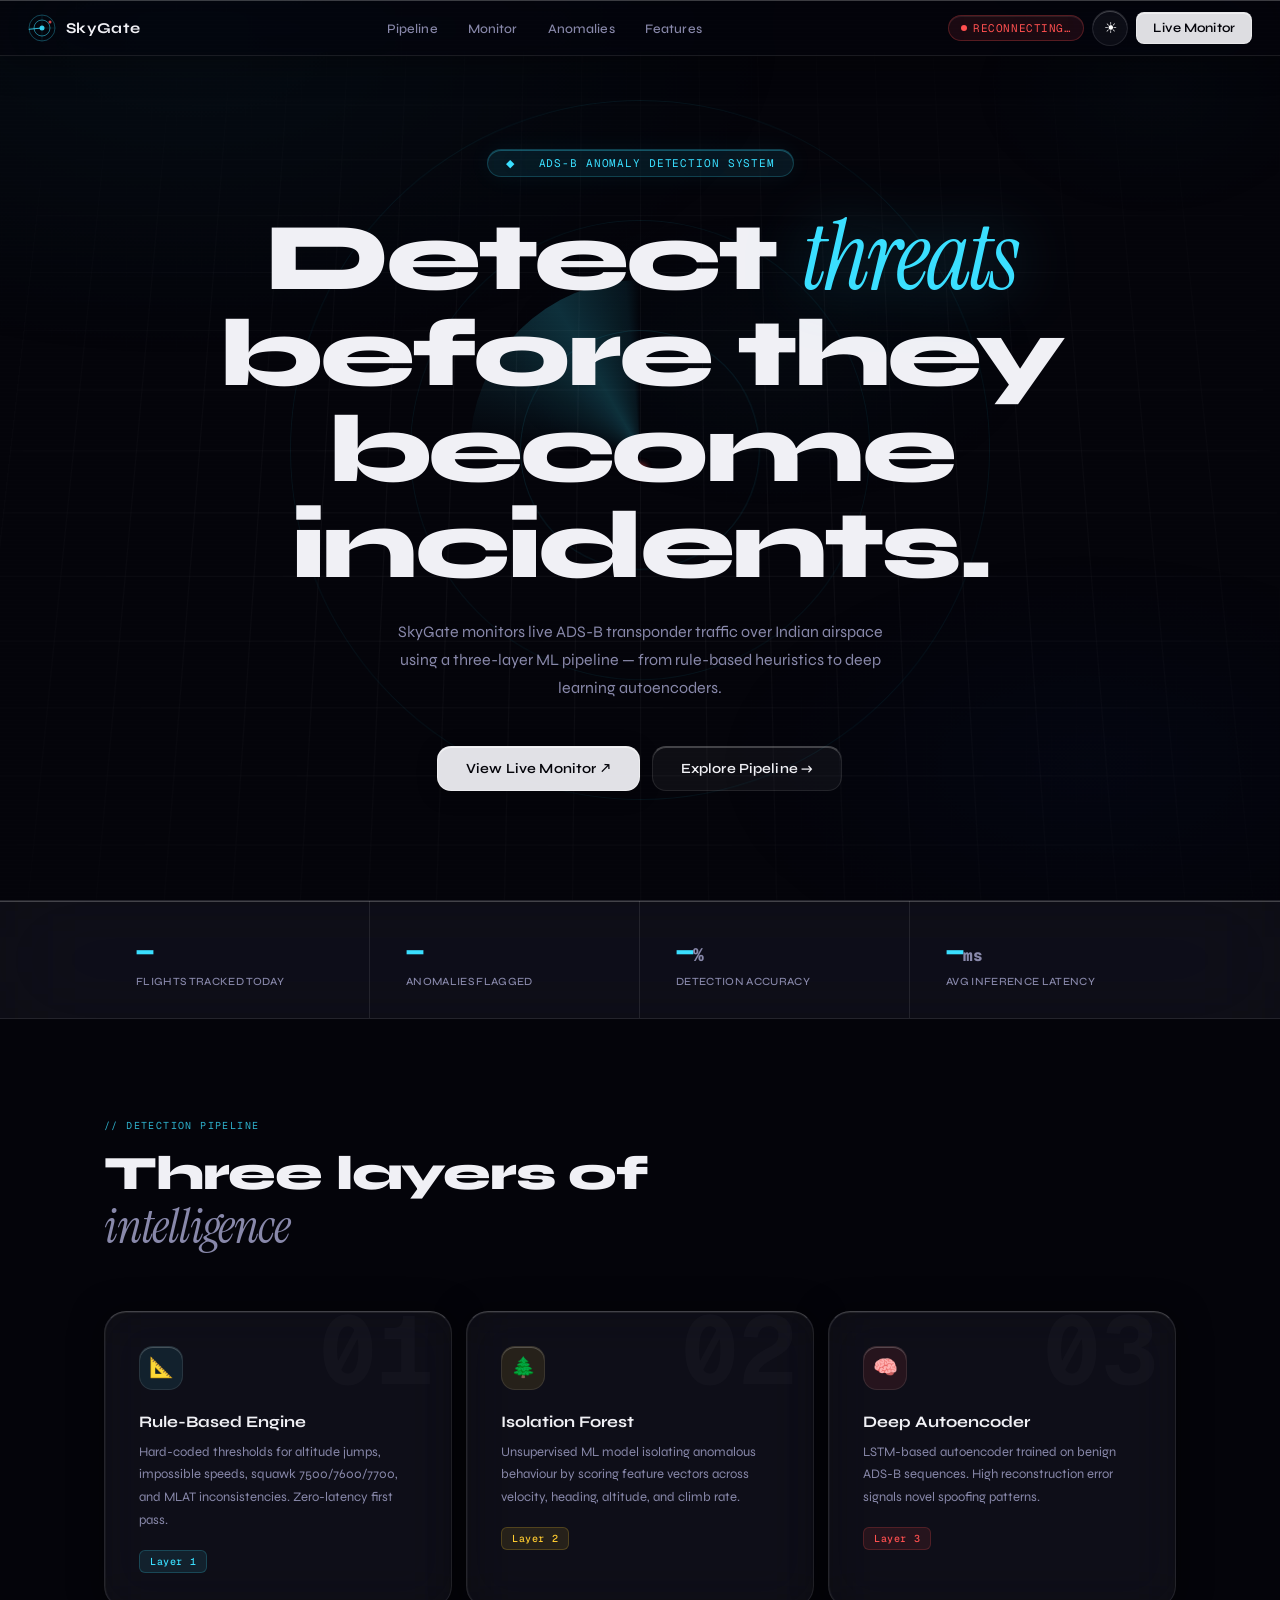
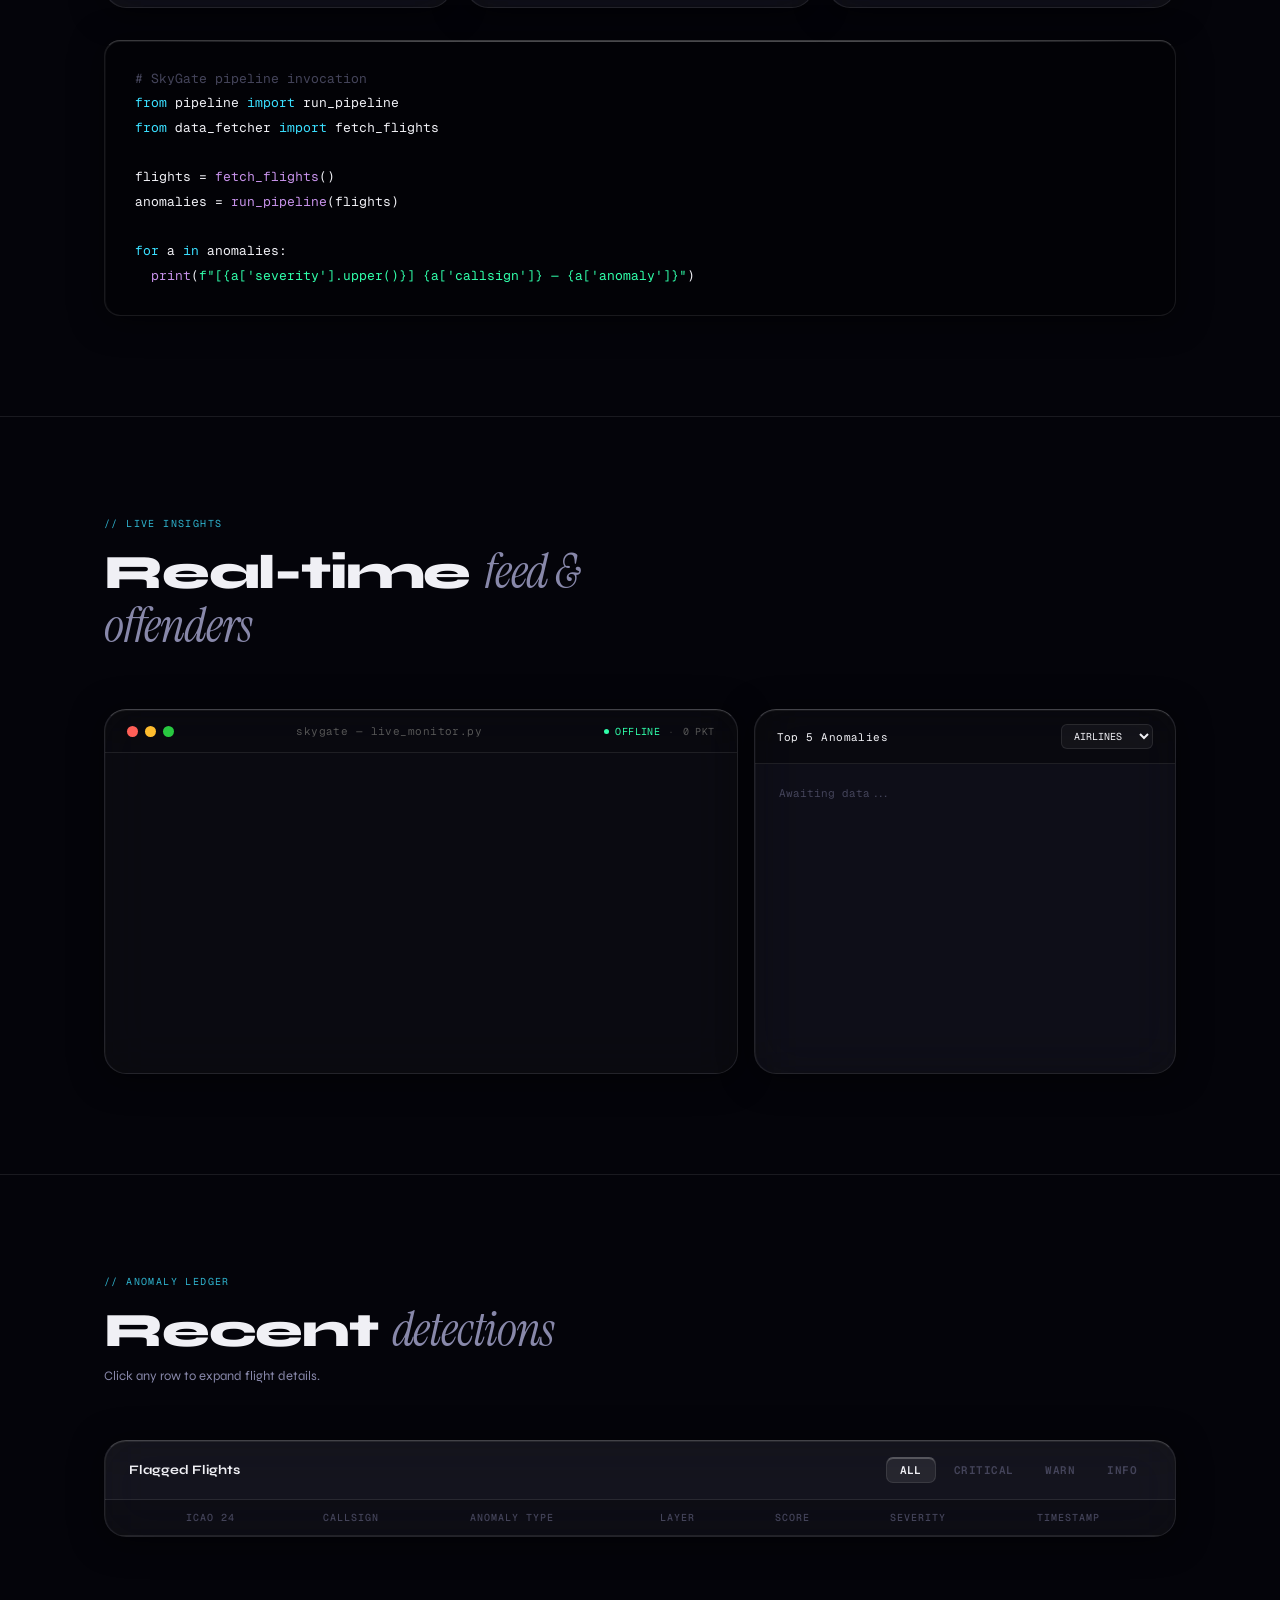
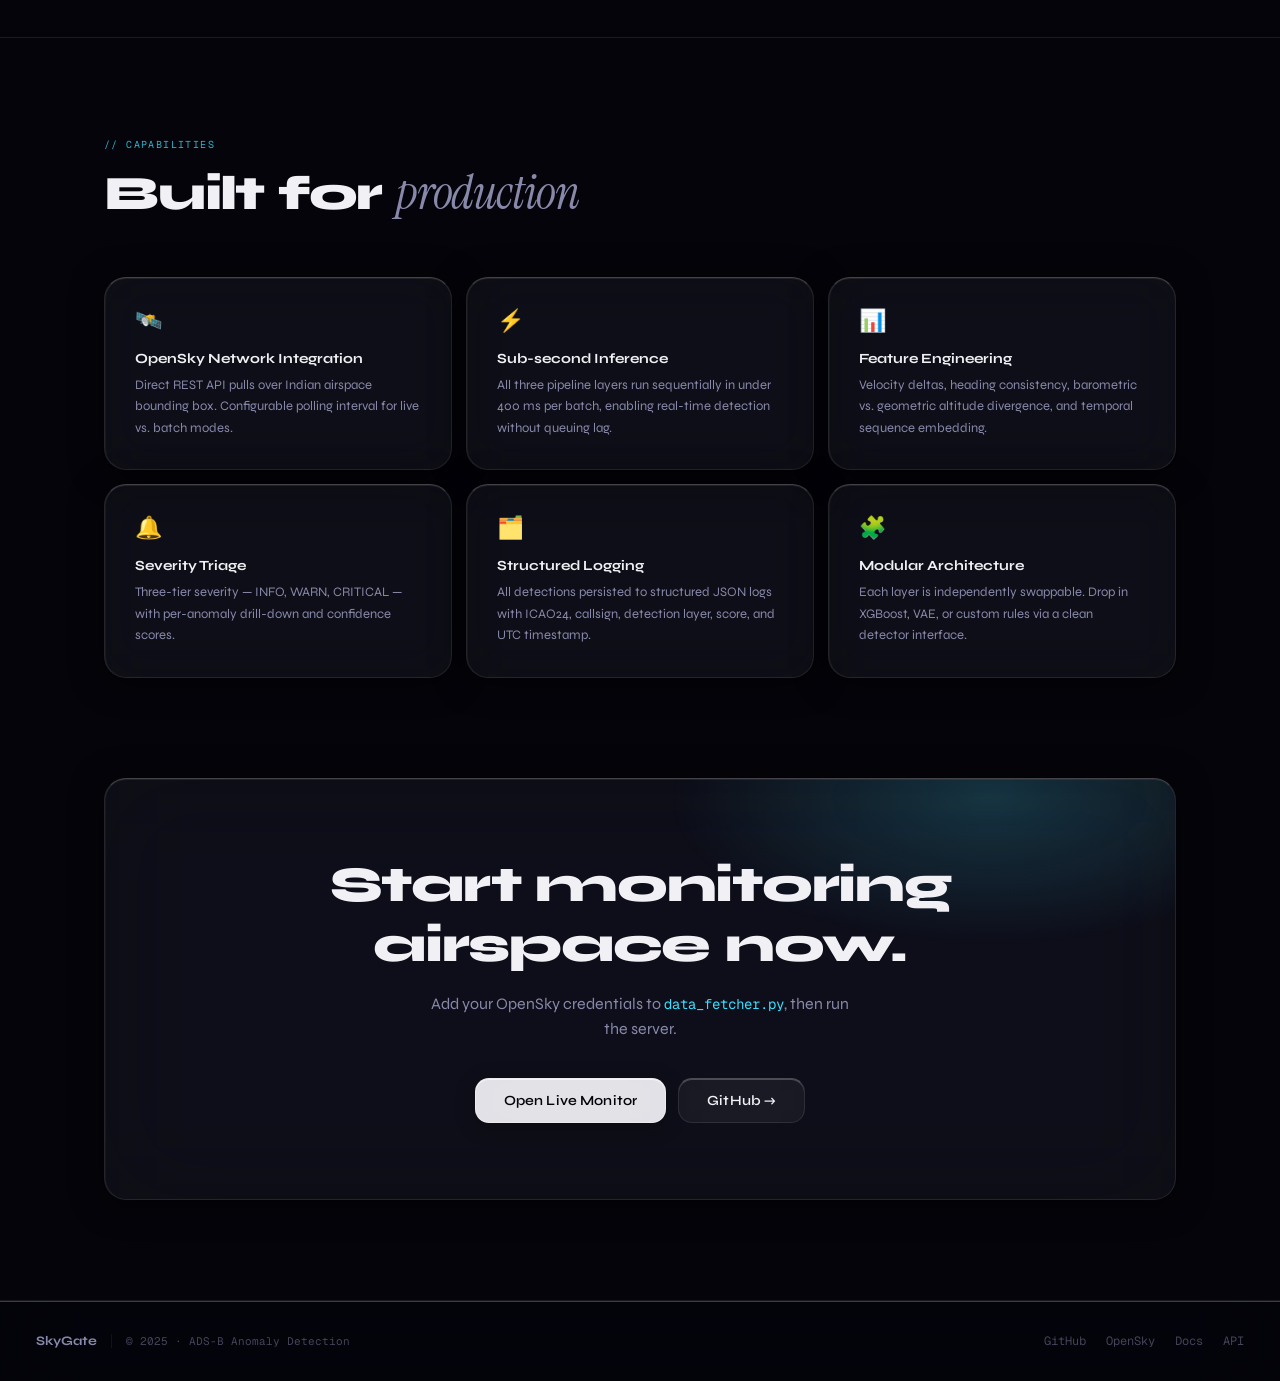
==== src/frontend/index.html @ 66c3752b "Remove venv and add .gitignore" ====
<!DOCTYPE html>
<html lang="en" data-theme="dark">

<head>
  <meta charset="UTF-8" />
  <meta name="viewport" content="width=device-width, initial-scale=1.0" />
  <title>SkyGate — ADS-B Anomaly Detection</title>
  <link rel="icon" type="image/svg+xml"
    href="data:image/svg+xml,%3Csvg viewBox='0 0 32 32' fill='none' xmlns='http://www.w3.org/2000/svg'%3E%3Crect width='32' height='32' rx='8' fill='%230a0a0a'/%3E%3Ccircle cx='16' cy='16' r='12' stroke='%2300d4ff' stroke-opacity='0.3' stroke-width='1'/%3E%3Ccircle cx='16' cy='16' r='7' stroke='%2300d4ff' stroke-opacity='0.55' stroke-width='1'/%3E%3Ccircle cx='16' cy='16' r='2.5' fill='%2300d4ff'/%3E%3Cline x1='16' y1='4' x2='16' y2='28' stroke='%2300d4ff' stroke-opacity='0.2' stroke-width='0.6'/%3E%3Cline x1='4' y1='16' x2='28' y2='16' stroke='%2300d4ff' stroke-opacity='0.2' stroke-width='0.6'/%3E%3Cline x1='16' y1='16' x2='25' y2='9' stroke='%2300d4ff' stroke-width='1.4' stroke-linecap='round'/%3E%3Ccircle cx='23' cy='10' r='1.8' fill='%23ff4444'/%3E%3C/svg%3E" />
  <link rel="preconnect" href="https://fonts.googleapis.com" />
  <link rel="preconnect" href="https://fonts.gstatic.com" crossorigin />
  <link
    href="https://fonts.googleapis.com/css2?family=Geist+Mono:wght@300;400;500;600&family=Instrument+Serif:ital@0;1&family=Syne:wght@400;600;700;800&display=swap"
    rel="stylesheet" />

  <style>
    /* ═══════════════════════════════════════════════════════════════
   DESIGN TOKEN SYSTEM — Apple Liquid Glass
═══════════════════════════════════════════════════════════════ */
    :root {
      /* Base */
      --bg: #04040A;
      --bg-1: #0A0A14;
      --bg-2: #111120;
      --bg-3: #18182A;

      /* Borders */
      --border: rgba(255, 255, 255, 0.06);
      --border-hover: rgba(255, 255, 255, 0.14);
      --border-strong: rgba(255, 255, 255, 0.22);

      /* Text */
      --text: #F0F0F5;
      --text-muted: #8888AA;
      --text-dim: #44445A;

      /* Accent */
      --accent: #3ADFFF;
      --accent-dim: rgba(58, 223, 255, 0.09);
      --accent-glow: rgba(58, 223, 255, 0.18);

      /* Severity */
      --red: #FF5050;
      --red-dim: rgba(255, 80, 80, 0.10);
      --yellow: #FFCB30;
      --yellow-dim: rgba(255, 203, 48, 0.10);
      --green: #30FFAA;
      --green-dim: rgba(48, 255, 170, 0.09);

      /* Radii */
      --r: 8px;
      --r-lg: 16px;
      --r-xl: 22px;

      /* ── LIQUID GLASS system ── */
      --glass-bg: rgba(255, 255, 255, 0.045);
      --glass-bg-strong: rgba(255, 255, 255, 0.08);
      --glass-border: rgba(255, 255, 255, 0.09);
      --glass-border-top: rgba(255, 255, 255, 0.22);
      /* specular rim */
      --glass-border-left: rgba(255, 255, 255, 0.10);
      --glass-blur: blur(48px) saturate(200%);
      --glass-blur-sm: blur(24px) saturate(180%);
      --glass-shadow: 0 4px 32px rgba(0, 0, 0, 0.55),
        0 1px 0 rgba(255, 255, 255, 0.08) inset,
        1px 0 0 rgba(255, 255, 255, 0.04) inset;
      --glass-shadow-hover: 0 8px 56px rgba(0, 0, 0, 0.7),
        0 1px 0 rgba(255, 255, 255, 0.14) inset,
        1px 0 0 rgba(255, 255, 255, 0.06) inset;
      --glass-glow: 0 0 0 1px rgba(58, 223, 255, 0.18);

      /* Nav */
      --nav-bg: rgba(4, 4, 10, 0.6);

      /* Terminal */
      --terminal-bg: rgba(0, 0, 0, 0.30);

      /* Noise */
      --noise-opacity: 0.022;

      /* Scan */
      --scan-line: rgba(255, 255, 255, 0.006);

      /* Aurora */
      --aurora-1: rgba(58, 223, 255, 0.04);
      --aurora-2: rgba(30, 100, 255, 0.03);
      --aurora-3: rgba(58, 223, 255, 0.025);

      /* Spring easing */
      --spring: cubic-bezier(0.34, 1.56, 0.64, 1);
      --ease-out: cubic-bezier(0.16, 1, 0.3, 1);
      --ease-in: cubic-bezier(0.4, 0, 1, 1);

      /* Status pill */
      --pill-ok-bg: rgba(48, 255, 170, 0.07);
      --pill-ok-border: rgba(48, 255, 170, 0.22);
      --pill-ok-dot: #30FFAA;
    }

    [data-theme="light"] {
      --bg: #F2EEE8;
      --bg-1: #EAE3DA;
      --bg-2: #E0D8CC;
      --bg-3: #D4CABC;
      --border: rgba(70, 50, 20, 0.10);
      --border-hover: rgba(70, 50, 20, 0.20);
      --border-strong: rgba(70, 50, 20, 0.30);
      --text: #18140E;
      --text-muted: #6A5C4A;
      --text-dim: #A08870;
      --accent: #007AA8;
      --accent-dim: rgba(0, 122, 168, 0.09);
      --accent-glow: rgba(0, 122, 168, 0.14);
      --red: #B83030;
      --red-dim: rgba(184, 48, 48, 0.10);
      --yellow: #8A6208;
      --yellow-dim: rgba(138, 98, 8, 0.10);
      --green: #147850;
      --green-dim: rgba(20, 120, 80, 0.09);
      --glass-bg: rgba(255, 252, 246, 0.55);
      --glass-bg-strong: rgba(255, 252, 246, 0.75);
      --glass-border: rgba(70, 50, 20, 0.09);
      --glass-border-top: rgba(255, 255, 255, 0.90);
      --glass-border-left: rgba(255, 255, 255, 0.50);
      --glass-blur: blur(48px) saturate(200%);
      --glass-shadow: 0 4px 32px rgba(70, 50, 20, 0.12), 0 1px 0 rgba(255, 255, 255, 0.88) inset, 1px 0 0 rgba(255, 255, 255, 0.50) inset;
      --glass-shadow-hover: 0 8px 56px rgba(70, 50, 20, 0.18), 0 1px 0 rgba(255, 255, 255, 0.95) inset;
      --nav-bg: rgba(242, 238, 232, 0.80);
      --terminal-bg: rgba(10, 8, 4, 0.96);
      --noise-opacity: 0.025;
      --scan-line: rgba(0, 0, 0, 0.012);
      --aurora-1: rgba(160, 120, 50, 0.06);
      --aurora-2: rgba(120, 90, 30, 0.04);
      --aurora-3: rgba(180, 140, 60, 0.03);
      --pill-ok-bg: rgba(20, 120, 80, 0.09);
      --pill-ok-border: rgba(20, 120, 80, 0.28);
      --pill-ok-dot: #147850;
    }

    /* ── Theme transition class ──────────────────────────────────── */
    .theme-transitioning *,
    .theme-transitioning *::before,
    .theme-transitioning *::after {
      transition: background-color 0.5s var(--ease-out), color 0.4s var(--ease-out),
        border-color 0.4s var(--ease-out), box-shadow 0.4s var(--ease-out) !important;
    }

    /* ── Theme ripple ────────────────────────────────────────────── */
    #theme-ripple {
      position: fixed;
      inset: 0;
      z-index: 99998;
      pointer-events: none;
      opacity: 0;
      clip-path: circle(0px at var(--rx, 50%) var(--ry, 50%));
    }

    #theme-ripple.expanding {
      opacity: 1;
      clip-path: circle(200vmax at var(--rx, 50%) var(--ry, 50%));
      transition: clip-path 0.65s cubic-bezier(0.22, 1, 0.36, 1);
    }

    #theme-ripple.fading {
      opacity: 0;
      transition: opacity 0.3s ease;
    }

    /* ── RESET ───────────────────────────────────────────────────── */
    *,
    *::before,
    *::after {
      margin: 0;
      padding: 0;
      box-sizing: border-box;
    }

    html {
      scroll-behavior: smooth;
    }

    body {
      background: var(--bg);
      color: var(--text);
      font-family: 'Syne', sans-serif;
      overflow-x: hidden;
    }

    /* ── Noise overlay ───────────────────────────────────────────── */
    body::before {
      display: none;
      /* Disabled to fix severe scroll lag */
    }

    /* ── Scan lines ──────────────────────────────────────────────── */
    body::after {
      content: '';
      position: fixed;
      inset: 0;
      z-index: 9998;
      pointer-events: none;
      background-image: repeating-linear-gradient(0deg, transparent, transparent 3px, var(--scan-line) 3px, var(--scan-line) 4px);
    }

    /* ── Aurora ──────────────────────────────────────────────────── */
    #aurora {
      position: fixed;
      inset: 0;
      z-index: 0;
      pointer-events: none;
      will-change: transform;
      background:
        radial-gradient(ellipse 80% 60% at 15% 5%, var(--aurora-1) 0%, transparent 60%),
        radial-gradient(ellipse 55% 45% at 85% 85%, var(--aurora-2) 0%, transparent 55%),
        radial-gradient(ellipse 45% 35% at 60% 40%, var(--aurora-3) 0%, transparent 50%),
        radial-gradient(ellipse 30% 30% at 90% 10%, rgba(58, 223, 255, 0.02) 0%, transparent 50%);
      animation: auroraShift 22s ease-in-out infinite alternate;
    }

    @keyframes auroraShift {
      0% {
        transform: scale(1) translateX(0) rotate(0deg);
      }

      33% {
        transform: scale(1.04) translateX(16px) rotate(0.4deg);
      }

      66% {
        transform: scale(1.02) translateX(-8px) rotate(-0.2deg);
      }

      100% {
        transform: scale(1) translateX(0) rotate(0deg);
      }
    }

    ::-webkit-scrollbar {
      width: 4px;
    }

    ::-webkit-scrollbar-track {
      background: transparent;
    }

    ::-webkit-scrollbar-thumb {
      background: var(--bg-3);
      border-radius: 2px;
    }

    /* ════════════════════════════════════════════════════════════════
   NAV
════════════════════════════════════════════════════════════════ */
    nav {
      position: fixed;
      top: 0;
      left: 0;
      right: 0;
      z-index: 1000;
      height: 56px;
      display: flex;
      align-items: center;
      justify-content: space-between;
      padding: 0 28px;
      background: var(--nav-bg);
      backdrop-filter: var(--glass-blur);
      -webkit-backdrop-filter: var(--glass-blur);
      border-bottom: 1px solid var(--glass-border);
      box-shadow: 0 1px 0 var(--glass-border-top) inset,
        0 8px 32px rgba(0, 0, 0, 0.3);
      transition: background .4s, border-color .4s, box-shadow .4s;
      will-change: transform, backdrop-filter;
      transform: translateZ(0);
    }

    .nav-logo {
      display: flex;
      align-items: center;
      gap: 10px;
      text-decoration: none;
    }

    .nav-logo-text {
      font-size: 15px;
      font-weight: 700;
      color: var(--text);
      letter-spacing: .02em;
    }

    .nav-links {
      display: flex;
      align-items: center;
      gap: 2px;
      list-style: none;
    }

    .nav-links a {
      color: var(--text-muted);
      text-decoration: none;
      font-size: 13px;
      font-weight: 500;
      padding: 6px 14px;
      border-radius: 8px;
      transition: color .2s, background .2s;
      letter-spacing: .01em;
    }

    .nav-links a:hover {
      color: var(--text);
      background: var(--glass-bg);
      backdrop-filter: var(--glass-blur-sm);
    }

    .nav-right {
      display: flex;
      align-items: center;
      gap: 8px;
    }

    /* Theme toggle */
    .theme-toggle {
      width: 36px;
      height: 36px;
      border-radius: 50%;
      border: 1px solid var(--glass-border);
      background: var(--glass-bg);
      backdrop-filter: var(--glass-blur-sm);
      cursor: pointer;
      display: flex;
      align-items: center;
      justify-content: center;
      position: relative;
      overflow: hidden;
      flex-shrink: 0;
      transition: all .3s;
      box-shadow: 0 1px 0 var(--glass-border-top) inset;
    }

    .theme-toggle:hover {
      background: var(--glass-bg-strong);
      border-color: var(--border-hover);
      box-shadow: 0 1px 0 var(--glass-border-top) inset, 0 2px 16px rgba(0, 0, 0, 0.3);
      transform: scale(1.08);
    }

    .theme-toggle:active {
      transform: scale(0.94);
    }

    .theme-icon {
      position: absolute;
      font-size: 15px;
      line-height: 1;
      display: flex;
      align-items: center;
      justify-content: center;
      transition: transform 0.5s var(--spring), opacity 0.4s;
    }

    .icon-sun {
      transform: translateY(0) rotate(0deg);
      opacity: 1;
      color: #FFFFFF;
    }

    .icon-moon {
      transform: translateY(30px) rotate(-90deg);
      opacity: 0;
    }

    [data-theme="light"] .icon-sun {
      transform: translateY(-30px) rotate(90deg);
      opacity: 0;
    }

    [data-theme="light"] .icon-moon {
      transform: translateY(0) rotate(0deg);
      opacity: 1;
    }

    /* Status pill */
    .status-pill {
      display: flex;
      align-items: center;
      gap: 6px;
      padding: 5px 12px;
      border-radius: 20px;
      background: var(--pill-ok-bg);
      border: 1px solid var(--pill-ok-border);
      font-family: 'Geist Mono', monospace;
      font-size: 11px;
      color: var(--green);
      letter-spacing: .05em;
      backdrop-filter: var(--glass-blur-sm);
      box-shadow: 0 1px 0 rgba(255, 255, 255, 0.08) inset;
      transition: all .3s;
    }

    .status-pill.offline {
      background: var(--red-dim);
      border-color: rgba(255, 80, 80, 0.25);
      color: var(--red);
    }

    .status-dot {
      width: 6px;
      height: 6px;
      border-radius: 50%;
      background: var(--pill-ok-dot);
      animation: pulseGreen 2.4s ease-in-out infinite;
    }

    .status-pill.offline .status-dot {
      background: var(--red);
      animation: pulseRed 2.4s infinite;
    }

    @keyframes pulseGreen {

      0%,
      100% {
        box-shadow: 0 0 0 0 rgba(48, 255, 170, .5);
      }

      50% {
        box-shadow: 0 0 0 5px rgba(48, 255, 170, 0);
      }
    }

    @keyframes pulseRed {

      0%,
      100% {
        box-shadow: 0 0 0 0 rgba(255, 80, 80, .5);
      }

      50% {
        box-shadow: 0 0 0 5px rgba(255, 80, 80, 0);
      }
    }

    .btn {
      padding: 7px 16px;
      border-radius: var(--r);
      font-family: 'Syne', sans-serif;
      font-size: 13px;
      font-weight: 600;
      cursor: pointer;
      transition: all .25s var(--ease-out);
      text-decoration: none;
      letter-spacing: .01em;
      display: inline-flex;
      align-items: center;
    }

    .btn-primary {
      background: rgba(240, 240, 245, 0.92);
      border: 1px solid rgba(255, 255, 255, 0.3);
      color: #04040A;
      backdrop-filter: var(--glass-blur-sm);
      box-shadow: 0 1px 0 rgba(255, 255, 255, 0.5) inset;
    }

    .btn-primary:hover {
      background: #fff;
      box-shadow: 0 4px 24px rgba(255, 255, 255, 0.2), 0 1px 0 rgba(255, 255, 255, 0.5) inset;
      transform: translateY(-1px) scale(1.02);
    }

    .btn-primary:active {
      transform: scale(0.97);
    }

    [data-theme="light"] .btn-primary {
      background: #18140E;
      color: #F2EEE8;
      border-color: transparent;
      box-shadow: none;
    }

    [data-theme="light"] .btn-primary:hover {
      background: #08040A;
      box-shadow: 0 4px 20px rgba(24, 20, 14, 0.2);
    }

    /* ════════════════════════════════════════════════════════════════
   HERO
════════════════════════════════════════════════════════════════ */
    .hero {
      min-height: 100vh;
      display: flex;
      flex-direction: column;
      align-items: center;
      justify-content: center;
      text-align: center;
      padding: 120px 24px 80px;
      position: relative;
      overflow: hidden;
      z-index: 1;
    }

    /* Perspective grid */
    .hero-grid {
      position: absolute;
      inset: 0;
      background-image:
        linear-gradient(var(--border) 1px, transparent 1px),
        linear-gradient(90deg, var(--border) 1px, transparent 1px);
      background-size: 64px 64px;
      mask-image: radial-gradient(ellipse 90% 80% at 50% 55%, black 20%, transparent 75%);
      opacity: 0.6;
      transform: perspective(800px) rotateX(8deg);
      transform-origin: 50% 60%;
    }

    /* Radar rings */
    .radar-ring {
      position: absolute;
      top: 50%;
      left: 50%;
      transform: translate(-50%, -50%);
      border-radius: 50%;
      border: 1px solid rgba(58, 223, 255, 0.07);
      pointer-events: none;
      animation: ringBreath 7s ease-in-out infinite;
      will-change: transform, opacity;
    }

    [data-theme="light"] .radar-ring {
      border-color: rgba(0, 122, 168, 0.09);
    }

    .radar-ring:nth-child(3) {
      animation-delay: 0s;
    }

    .radar-ring:nth-child(4) {
      animation-delay: 2s;
      border-color: rgba(58, 223, 255, 0.10);
    }

    .radar-ring:nth-child(5) {
      animation-delay: 4s;
      border-color: rgba(58, 223, 255, 0.14);
    }

    @keyframes ringBreath {

      0%,
      100% {
        opacity: 1;
        transform: translate(-50%, -50%) scale(1);
      }

      50% {
        opacity: .4;
        transform: translate(-50%, -50%) scale(1.02);
      }
    }

    /* Radar sweep */
    .radar-sweep {
      position: absolute;
      top: 50%;
      left: 50%;
      width: 340px;
      height: 340px;
      transform-origin: center center;
      margin: -170px 0 0 -170px;
      pointer-events: none;
      animation: radarSpin 6s linear infinite;
      will-change: transform;
    }

    .radar-sweep::after {
      content: '';
      position: absolute;
      inset: 0;
      border-radius: 50%;
      background: conic-gradient(transparent 270deg,
          rgba(58, 223, 255, 0.00) 270deg,
          rgba(58, 223, 255, 0.20) 330deg,
          rgba(58, 223, 255, 0.08) 355deg,
          transparent 360deg);
    }

    @keyframes radarSpin {
      to {
        transform: rotate(360deg);
      }
    }

    /* Hero blip dots */
    .radar-blip {
      position: absolute;
      width: 6px;
      height: 6px;
      border-radius: 50%;
      background: var(--red);
      pointer-events: none;
      animation: blipPulse 3.2s ease-in-out infinite;
      box-shadow: 0 0 8px var(--red), 0 0 16px var(--red-dim);
      will-change: transform, opacity;
      transform: translateZ(0);
    }

    .radar-blip:nth-child(1) {
      top: calc(50% - 100px);
      left: calc(50% + 80px);
      animation-delay: 0s;
    }

    .radar-blip:nth-child(2) {
      top: calc(50% + 40px);
      left: calc(50% - 130px);
      animation-delay: 1.1s;
      background: var(--yellow);
      box-shadow: 0 0 8px var(--yellow);
    }

    .radar-blip:nth-child(3) {
      top: calc(50% - 30px);
      left: calc(50% + 180px);
      animation-delay: 2.2s;
    }

    @keyframes blipPulse {

      0%,
      100% {
        opacity: 0;
        transform: scale(0.5);
      }

      30%,
      70% {
        opacity: 1;
        transform: scale(1);
      }
    }

    .hero-eyebrow {
      display: inline-flex;
      align-items: center;
      gap: 8px;
      padding: 6px 18px;
      border-radius: 20px;
      background: var(--accent-dim);
      border: 1px solid rgba(58, 223, 255, 0.2);
      backdrop-filter: var(--glass-blur-sm);
      box-shadow: 0 1px 0 rgba(58, 223, 255, 0.3) inset, 0 0 24px rgba(58, 223, 255, 0.06);
      font-family: 'Geist Mono', monospace;
      font-size: 11px;
      color: var(--accent);
      letter-spacing: .08em;
      text-transform: uppercase;
      margin-bottom: 32px;
      animation: fadeUp .7s var(--ease-out) both;
    }

    @keyframes fadeUp {
      from {
        opacity: 0;
        transform: translateY(24px) scale(0.96);
      }

      to {
        opacity: 1;
        transform: translateY(0) scale(1);
      }
    }

    .hero h1 {
      font-size: clamp(48px, 8vw, 96px);
      font-weight: 800;
      line-height: 1.0;
      letter-spacing: -.035em;
      max-width: 860px;
      color: var(--text);
      animation: fadeUp .7s .12s var(--ease-out) both;
    }

    .hero h1 em {
      font-family: 'Instrument Serif', serif;
      font-style: italic;
      font-weight: 400;
      color: var(--accent);
      filter: drop-shadow(0 0 32px rgba(58, 223, 255, 0.3));
    }

    .hero-sub {
      max-width: 520px;
      margin-top: 24px;
      font-size: 16px;
      color: var(--text-muted);
      line-height: 1.75;
      font-weight: 400;
      animation: fadeUp .7s .22s var(--ease-out) both;
    }

    .hero-actions {
      display: flex;
      gap: 12px;
      margin-top: 44px;
      animation: fadeUp .7s .32s var(--ease-out) both;
    }

    .btn-large {
      padding: 13px 28px;
      font-size: 14px;
      border-radius: 14px;
      font-family: 'Syne', sans-serif;
      font-weight: 600;
      cursor: pointer;
      transition: all .3s var(--ease-out);
      text-decoration: none;
      letter-spacing: .01em;
      display: inline-flex;
      align-items: center;
      gap: 8px;
    }

    .btn-large.btn-primary {
      background: rgba(240, 240, 245, 0.94);
      border: 1px solid rgba(255, 255, 255, 0.35);
      color: #04040A;
      backdrop-filter: var(--glass-blur-sm);
      box-shadow: 0 1px 0 rgba(255, 255, 255, 0.6) inset, 0 4px 20px rgba(0, 0, 0, 0.3);
    }

    .btn-large.btn-primary:hover {
      background: #fff;
      box-shadow: 0 1px 0 rgba(255, 255, 255, 0.6) inset, 0 8px 32px rgba(255, 255, 255, 0.15);
      transform: translateY(-2px) scale(1.02);
    }

    .btn-large.btn-primary:active {
      transform: scale(0.97);
    }

    [data-theme="light"] .btn-large.btn-primary {
      background: #18140E;
      color: #F2EEE8;
      border-color: transparent;
      box-shadow: none;
    }

    [data-theme="light"] .btn-large.btn-primary:hover {
      background: #08040A;
      box-shadow: 0 8px 28px rgba(24, 20, 14, 0.2);
    }

    .btn-large.btn-ghost {
      background: var(--glass-bg);
      border: 1px solid var(--glass-border);
      border-top-color: var(--glass-border-top);
      color: var(--text);
      backdrop-filter: var(--glass-blur);
      -webkit-backdrop-filter: var(--glass-blur);
      box-shadow: 0 1px 0 var(--glass-border-top) inset;
    }

    .btn-large.btn-ghost:hover {
      background: var(--glass-bg-strong);
      border-color: var(--border-hover);
      transform: translateY(-2px);
      box-shadow: var(--glass-shadow);
    }

    .btn-large.btn-ghost:active {
      transform: scale(0.97);
    }

    /* ════════════════════════════════════════════════════════════════
   STATS BAR — liquid glass pill row
════════════════════════════════════════════════════════════════ */
    .stats-bar {
      position: relative;
      z-index: 1;
      display: flex;
      justify-content: center;
      background: var(--glass-bg);
      backdrop-filter: var(--glass-blur);
      -webkit-backdrop-filter: var(--glass-blur);
      border-top: 1px solid var(--glass-border);
      border-bottom: 1px solid var(--glass-border);
      box-shadow: 0 1px 0 var(--glass-border-top) inset;
      will-change: transform, backdrop-filter;
      transform: translateZ(0);
    }

    .stat-item {
      flex: 1;
      min-width: 160px;
      max-width: 270px;
      padding: 30px 36px;
      border-right: 1px solid var(--glass-border);
      transition: background .3s;
      cursor: default;
      position: relative;
      overflow: hidden;
    }

    .stat-item::before {
      content: '';
      position: absolute;
      inset: 0;
      background: radial-gradient(ellipse 60% 60% at 50% 100%, var(--accent-glow), transparent);
      opacity: 0;
      transition: opacity .4s;
    }

    .stat-item:hover {
      background: var(--glass-bg-strong);
    }

    .stat-item:hover::before {
      opacity: 1;
    }

    .stat-item:last-child {
      border-right: none;
    }

    .stat-value {
      font-size: 30px;
      font-weight: 800;
      letter-spacing: -.025em;
      font-family: 'Geist Mono', monospace;
      color: var(--text);
    }

    .stat-value span {
      color: var(--accent);
    }

    .stat-label {
      font-size: 11px;
      color: var(--text-muted);
      font-weight: 500;
      letter-spacing: .03em;
      margin-top: 5px;
      text-transform: uppercase;
    }

    /* ════════════════════════════════════════════════════════════════
   LAYOUT
════════════════════════════════════════════════════════════════ */
    section {
      padding: 100px 24px;
      max-width: 1120px;
      margin: 0 auto;
      position: relative;
      z-index: 1;
    }

    .section-label {
      font-family: 'Geist Mono', monospace;
      font-size: 10px;
      color: var(--accent);
      letter-spacing: .14em;
      text-transform: uppercase;
      margin-bottom: 16px;
      opacity: .8;
    }

    .section-title {
      font-size: clamp(28px, 4vw, 48px);
      font-weight: 800;
      letter-spacing: -.025em;
      line-height: 1.1;
      max-width: 580px;
      color: var(--text);
    }

    .section-title em {
      font-family: 'Instrument Serif', serif;
      font-style: italic;
      font-weight: 400;
      color: var(--text-muted);
    }

    /* ════════════════════════════════════════════════════════════════
   PIPELINE — Liquid glass cards
════════════════════════════════════════════════════════════════ */
    .pipeline-grid {
      display: grid;
      grid-template-columns: 1fr 1fr 1fr;
      gap: 14px;
      margin-top: 56px;
    }

    .pipeline-card {
      background: var(--glass-bg);
      border: 1px solid var(--glass-border);
      border-top-color: var(--glass-border-top);
      border-left-color: var(--glass-border-left);
      border-radius: var(--r-xl);
      padding: 34px;
      position: relative;
      overflow: hidden;
      transition: transform .4s var(--spring), box-shadow .35s, border-color .35s;
      box-shadow: var(--glass-shadow);
      backdrop-filter: var(--glass-blur-sm);
      -webkit-backdrop-filter: var(--glass-blur-sm);
      cursor: default;
    }

    .pipeline-card::before {
      content: attr(data-num);
      position: absolute;
      top: -10px;
      right: 16px;
      font-family: 'Geist Mono', monospace;
      font-size: 96px;
      font-weight: 700;
      color: rgba(255, 255, 255, 0.025);
      line-height: 1;
      pointer-events: none;
      user-select: none;
    }

    [data-theme="light"] .pipeline-card::before {
      color: rgba(70, 50, 20, 0.04);
    }

    /* Top shine line on hover */
    .pipeline-card::after {
      content: '';
      position: absolute;
      inset: 0;
      border-radius: inherit;
      background: radial-gradient(ellipse 90% 50% at 50% 0%, rgba(58, 223, 255, 0.08) 0%, transparent 70%);
      opacity: 0;
      transition: opacity .4s;
      pointer-events: none;
    }

    [data-theme="light"] .pipeline-card::after {
      background: radial-gradient(ellipse 90% 50% at 50% 0%, rgba(0, 122, 168, 0.06) 0%, transparent 70%);
    }

    .pipeline-card:hover {
      transform: translateY(-6px) scale(1.01);
      box-shadow: var(--glass-shadow-hover), var(--glass-glow);
      border-color: var(--border-hover);
    }

    .pipeline-card:hover::after {
      opacity: 1;
    }

    .pipeline-icon {
      width: 44px;
      height: 44px;
      border-radius: 14px;
      display: flex;
      align-items: center;
      justify-content: center;
      margin-bottom: 22px;
      font-size: 20px;
      border: 1px solid var(--glass-border);
      box-shadow: 0 1px 0 var(--glass-border-top) inset;
    }

    .pipeline-card h3 {
      font-size: 16px;
      font-weight: 700;
      margin-bottom: 10px;
      color: var(--text);
    }

    .pipeline-card p {
      font-size: 13px;
      color: var(--text-muted);
      line-height: 1.75;
    }

    .pipeline-tag {
      display: inline-block;
      margin-top: 18px;
      padding: 4px 10px;
      border-radius: 6px;
      font-family: 'Geist Mono', monospace;
      font-size: 10px;
      letter-spacing: .06em;
      font-weight: 500;
      border: 1px solid transparent;
    }

    /* ════════════════════════════════════════════════════════════════
   CODE BLOCK
════════════════════════════════════════════════════════════════ */
    .code-block {
      background: rgba(0, 0, 0, 0.32);
      border: 1px solid var(--glass-border);
      border-top-color: var(--glass-border-top);
      border-radius: var(--r-lg);
      padding: 26px 30px;
      font-family: 'Geist Mono', monospace;
      font-size: 13px;
      line-height: 1.9;
      margin-top: 32px;
      overflow-x: auto;
      box-shadow: var(--glass-shadow);
      position: relative;
    }

    .code-block::before {
      content: '';
      position: absolute;
      top: 0;
      left: 0;
      right: 0;
      height: 1px;
      background: linear-gradient(90deg, transparent 5%, var(--glass-border-top) 30%, var(--glass-border-top) 70%, transparent 95%);
    }

    [data-theme="light"] .code-block {
      background: #110E08;
      color: #DDD6CC;
      border-color: rgba(70, 50, 20, 0.2);
    }

    .code-block .kw {
      color: var(--accent);
    }

    .code-block .fn {
      color: #c792ea;
    }

    .code-block .str {
      color: var(--green);
    }

    .code-block .cmt {
      color: var(--text-dim);
    }

    [data-theme="light"] .code-block .cmt {
      color: #605A4E;
    }

    .code-block .num {
      color: var(--yellow);
    }

    /* ════════════════════════════════════════════════════════════════
   MONITOR & LEADERBOARD
════════════════════════════════════════════════════════════════ */
    .dashboard-grid {
      margin-top: 56px;
      display: grid;
      grid-template-columns: 1.5fr 1fr;
      gap: 16px;
      align-items: stretch;
      position: relative;
      z-index: 2;
    }

    .monitor-wrap,
    .leaderboard-wrap {
      border-radius: var(--r-xl);
      overflow: hidden;
      background: var(--glass-bg);
      backdrop-filter: var(--glass-blur-sm);
      -webkit-backdrop-filter: var(--glass-blur-sm);
      border: 1px solid var(--glass-border);
      border-top-color: var(--glass-border-top);
      box-shadow: var(--glass-shadow);
      display: flex;
      flex-direction: column;
    }

    .monitor-header,
    .leaderboard-header {
      padding: 14px 22px;
      background: rgba(0, 0, 0, 0.35);
      border-bottom: 1px solid var(--glass-border);
      display: flex;
      align-items: center;
      justify-content: space-between;
    }

    [data-theme="light"] .monitor-header,
    [data-theme="light"] .leaderboard-header {
      background: rgba(12, 8, 4, 0.92);
      border-bottom-color: rgba(255, 255, 255, 0.06);
    }

    .lb-select {
      background: var(--glass-bg);
      color: var(--text);
      border: 1px solid var(--glass-border);
      border-radius: 6px;
      padding: 4px 8px;
      font-family: 'Geist Mono', monospace;
      font-size: 10px;
      outline: none;
      cursor: pointer;
      text-transform: uppercase;
      transition: background .2s;
    }

    .lb-select:hover {
      background: var(--glass-bg-strong);
    }

    .lb-select option {
      background: var(--bg);
      color: var(--text);
    }

    .leaderboard-body {
      padding: 22px 24px;
      display: flex;
      flex-direction: column;
      gap: 20px;
      overflow-y: auto;
      flex: 1;
    }

    .lb-item {
      display: flex;
      flex-direction: column;
      gap: 8px;
      opacity: 0;
      animation: logSlideIn 0.38s ease forwards;
    }

    .lb-info {
      display: flex;
      justify-content: space-between;
      font-family: 'Geist Mono', monospace;
      font-size: 11px;
    }

    .lb-name {
      color: var(--text);
      font-weight: 600;
      letter-spacing: .02em;
    }

    .lb-stat {
      color: var(--text-dim);
      font-weight: 500;
    }

    .lb-bar-bg {
      width: 100%;
      height: 4px;
      background: rgba(255, 255, 255, 0.06);
      border-radius: 2px;
      overflow: hidden;
    }

    [data-theme="light"] .lb-bar-bg {
      background: rgba(70, 50, 20, 0.12);
    }

    .lb-bar-fill {
      height: 100%;
      border-radius: 2px;
      transition: width 0.7s var(--ease-out);
      box-shadow: 0 0 10px currentColor;
    }

    .monitor-dots {
      display: flex;
      gap: 7px;
    }

    .monitor-dots span {
      width: 11px;
      height: 11px;
      border-radius: 50%;
      transition: filter .2s;
      cursor: pointer;
    }

    .monitor-dots:hover .dot-r {
      filter: brightness(1.2) drop-shadow(0 0 3px #ff5f57);
    }

    .monitor-dots:hover .dot-y {
      filter: brightness(1.2) drop-shadow(0 0 3px #febc2e);
    }

    .monitor-dots:hover .dot-g {
      filter: brightness(1.2) drop-shadow(0 0 3px #28c840);
    }

    .dot-r {
      background: #ff5f57;
    }

    .dot-y {
      background: #febc2e;
    }

    .dot-g {
      background: #28c840;
    }

    .monitor-title {
      font-family: 'Geist Mono', monospace;
      font-size: 11px;
      color: #555;
      letter-spacing: .04em;
    }

    .monitor-badge {
      display: flex;
      align-items: center;
      gap: 6px;
      font-family: 'Geist Mono', monospace;
      font-size: 10px;
      color: var(--green);
      letter-spacing: .04em;
    }

    .pkt-count {
      font-size: 10px;
      color: #555;
      font-family: 'Geist Mono', monospace;
      transition: color .3s;
    }

    .pkt-count.pop {
      animation: countPop 0.35s ease;
    }

    @keyframes countPop {
      0% {
        color: var(--accent);
        transform: scale(1);
      }

      40% {
        transform: scale(1.18);
      }

      100% {
        color: #555;
        transform: scale(1);
      }
    }

    .monitor-body {
      padding: 20px 24px;
      font-family: 'Geist Mono', monospace;
      font-size: 12px;
      line-height: 2.1;
      min-height: 320px;
      overflow-y: auto;
      max-height: 400px;
      background: var(--terminal-bg);
      position: relative;
    }

    /* Terminal sweep */
    .monitor-body::after {
      content: '';
      position: absolute;
      left: 0;
      right: 0;
      height: 56px;
      top: -56px;
      pointer-events: none;
      background: linear-gradient(to bottom, transparent, rgba(58, 223, 255, 0.022), transparent);
      animation: termScan 5.5s linear infinite;
    }

    @keyframes termScan {
      0% {
        top: -56px
      }

      100% {
        top: 100%
      }
    }

    /* Log lines */
    .log-line {
      display: flex;
      gap: 16px;
      opacity: 0;
      border-radius: 5px;
      padding: 2px 8px 2px 16px;
      margin: 0 -8px;
      position: relative;
      animation: logSlideIn .38s var(--ease-out) forwards;
    }

    .log-line::before {
      content: '';
      position: absolute;
      left: 0;
      top: 10%;
      width: 2px;
      height: 0;
      border-radius: 1px;
      animation: barGrow 0.24s 0.1s ease forwards;
    }

    @keyframes barGrow {
      to {
        height: 80%;
      }
    }

    .log-info::before {
      background: var(--accent);
    }

    .log-warn::before {
      background: var(--yellow);
    }

    .log-alert::before {
      background: var(--red);
    }

    .log-error::before {
      background: var(--red);
    }

    .log-ok::before {
      background: var(--green);
    }

    @keyframes logSlideIn {
      from {
        opacity: 0;
        transform: translateX(-12px);
      }

      to {
        opacity: 1;
        transform: translateX(0);
      }
    }

    .log-flash {
      animation: logSlideIn .38s var(--ease-out) forwards, logFlashInfo .9s .06s ease forwards;
    }

    .log-flash-warn {
      animation: logSlideIn .38s var(--ease-out) forwards, logFlashWarn .9s .06s ease forwards;
    }

    .log-flash-alert {
      animation: logSlideIn .38s var(--ease-out) forwards, logFlashAlert 1.5s .06s ease forwards;
    }

    @keyframes logFlashInfo {
      0% {
        background: rgba(58, 223, 255, 0.11)
      }

      100% {
        background: transparent
      }
    }

    @keyframes logFlashWarn {
      0% {
        background: rgba(255, 203, 48, 0.10)
      }

      100% {
        background: transparent
      }
    }

    @keyframes logFlashAlert {
      0% {
        background: rgba(255, 80, 80, 0.18);
        box-shadow: inset 3px 0 0 var(--red);
      }

      55% {
        background: rgba(255, 80, 80, 0.05);
      }

      100% {
        background: transparent;
        box-shadow: none;
      }
    }

    .log-time {
      color: var(--text-dim);
      min-width: 82px;
    }

    .log-level {
      min-width: 62px;
      font-weight: 600;
    }

    .log-msg {
      color: var(--text-muted);
      flex: 1;
    }

    .log-value {
      color: var(--text);
    }

    .level-info {
      color: var(--accent);
    }

    .level-warn {
      color: var(--yellow);
    }

    .level-alert {
      color: var(--red);
    }

    .level-ok {
      color: var(--green);
    }

    .level-error {
      color: var(--red);
    }

    /* ════════════════════════════════════════════════════════════════
   ANOMALY TABLE — with expandable flight detail
════════════════════════════════════════════════════════════════ */
    .table-wrap {
      margin-top: 56px;
      border-radius: var(--r-xl);
      overflow: hidden;
      background: var(--glass-bg);
      backdrop-filter: var(--glass-blur-sm);
      -webkit-backdrop-filter: var(--glass-blur-sm);
      border: 1px solid var(--glass-border);
      border-top-color: var(--glass-border-top);
      box-shadow: var(--glass-shadow);
    }

    .table-header {
      padding: 16px 24px;
      background: rgba(255, 255, 255, 0.025);
      border-bottom: 1px solid var(--glass-border);
      display: flex;
      align-items: center;
      justify-content: space-between;
    }

    [data-theme="light"] .table-header {
      background: rgba(70, 50, 20, 0.03);
    }

    .table-header-title {
      font-size: 13px;
      font-weight: 700;
      color: var(--text);
    }

    .filter-tabs {
      display: flex;
      gap: 4px;
    }

    .filter-tab {
      padding: 5px 13px;
      border-radius: 7px;
      font-size: 11px;
      font-weight: 600;
      cursor: pointer;
      border: 1px solid transparent;
      transition: all .2s var(--ease-out);
      font-family: 'Geist Mono', monospace;
      letter-spacing: .04em;
      color: var(--text-dim);
    }

    .filter-tab.active {
      background: var(--glass-bg-strong);
      border-color: var(--glass-border);
      border-top-color: var(--glass-border-top);
      color: var(--text);
      box-shadow: 0 1px 0 var(--glass-border-top) inset;
    }

    .filter-tab:hover:not(.active) {
      color: var(--text-muted);
      background: var(--glass-bg);
    }

    table {
      width: 100%;
      border-collapse: collapse;
      font-size: 12px;
    }

    thead th {
      padding: 11px 20px;
      text-align: left;
      font-family: 'Geist Mono', monospace;
      font-size: 10px;
      font-weight: 500;
      color: var(--text-dim);
      letter-spacing: .10em;
      text-transform: uppercase;
      border-bottom: 1px solid var(--glass-border);
      background: rgba(0, 0, 0, 0.12);
    }

    [data-theme="light"] thead th {
      background: rgba(70, 50, 20, 0.04);
    }

    #anomaly-tbody {
      transition: opacity 0.2s ease, transform 0.2s ease;
    }

    #anomaly-tbody.fading {
      opacity: 0;
      transform: translateY(6px);
      pointer-events: none;
    }

    /* ── Data rows ── */
    .data-row {
      border-bottom: 1px solid rgba(255, 255, 255, 0.038);
      position: relative;
      transition: background .18s ease;
      cursor: pointer;
      animation: rowReveal .36s var(--ease-out) both;
    }

    [data-theme="light"] .data-row {
      border-bottom-color: rgba(70, 50, 20, 0.06);
    }

    .data-row:hover {
      background: rgba(255, 255, 255, 0.04);
    }

    [data-theme="light"] .data-row:hover {
      background: rgba(70, 50, 20, 0.04);
    }

    .data-row::before {
      content: '';
      position: absolute;
      left: 0;
      top: 0;
      bottom: 0;
      width: 0;
      background: var(--accent);
      transition: width .18s ease;
      opacity: 0.7;
    }

    .data-row:hover::before {
      width: 2px;
    }

    .data-row.expanded {
      background: rgba(58, 223, 255, 0.04);
      border-bottom-color: transparent;
    }

    .data-row.expanded::before {
      width: 2px;
      background: var(--accent);
    }

    /* Expand chevron */
    .expand-chevron {
      display: inline-flex;
      align-items: center;
      justify-content: center;
      width: 20px;
      height: 20px;
      border-radius: 6px;
      background: var(--glass-bg);
      border: 1px solid var(--glass-border);
      color: var(--text-dim);
      font-size: 10px;
      transition: transform .35s var(--spring), background .2s, color .2s, border-color .2s;
      flex-shrink: 0;
    }

    .data-row.expanded .expand-chevron {
      transform: rotate(180deg);
      background: var(--accent-dim);
      border-color: rgba(58, 223, 255, 0.3);
      color: var(--accent);
    }

    @keyframes rowReveal {
      0% {
        opacity: 0;
        transform: translateX(-8px);
        background-color: var(--accent-dim);
      }

      60% {
        background-color: rgba(58, 223, 255, 0.02);
      }

      100% {
        opacity: 1;
        transform: translateX(0);
        background-color: transparent;
      }
    }

    tbody td {
      padding: 15px 20px;
      font-family: 'Geist Mono', monospace;
      font-size: 12px;
      color: var(--text-muted);
      vertical-align: middle;
    }

    tbody td:first-child {
      color: var(--text);
      font-weight: 600;
    }

    /* ── DETAIL EXPANSION ROW ── */
    .detail-row {
      border-bottom: 1px solid var(--glass-border);
    }

    .detail-row td {
      padding: 0 !important;
    }

    .detail-panel {
      overflow: hidden;
      max-height: 0;
      transition: max-height 0.52s cubic-bezier(0.16, 1, 0.3, 1);
    }

    .detail-panel.open {
      max-height: 500px;
    }

    .detail-inner {
      padding: 24px 28px 28px;
      background: linear-gradient(135deg, rgba(58, 223, 255, 0.03) 0%, rgba(0, 0, 0, 0.15) 100%);
      border-top: 1px solid rgba(58, 223, 255, 0.1);
      display: grid;
      grid-template-columns: auto 1fr;
      gap: 24px;
      opacity: 0;
      transform: translateY(8px);
      transition: opacity 0.35s 0.1s var(--ease-out), transform 0.35s 0.1s var(--ease-out);
    }

    .detail-panel.open .detail-inner {
      opacity: 1;
      transform: translateY(0);
    }

    [data-theme="light"] .detail-inner {
      background: linear-gradient(135deg, rgba(0, 122, 168, 0.04) 0%, rgba(70, 50, 20, 0.04) 100%);
      border-top-color: rgba(0, 122, 168, 0.12);
    }

    /* Aircraft silhouette */
    .detail-aircraft-art {
      width: 140px;
      height: 120px;
      border-radius: 12px;
      background: rgba(0, 0, 0, 0.25);
      border: 1px solid var(--glass-border);
      border-top-color: var(--glass-border-top);
      display: flex;
      align-items: center;
      justify-content: center;
      flex-shrink: 0;
      position: relative;
      overflow: hidden;
    }

    [data-theme="light"] .detail-aircraft-art {
      background: rgba(70, 50, 20, 0.06);
    }

    .detail-aircraft-art svg {
      filter: drop-shadow(0 2px 8px var(--accent-glow));
    }

    /* Route bar inside art */
    .detail-aircraft-art .art-label {
      position: absolute;
      bottom: 8px;
      left: 0;
      right: 0;
      text-align: center;
      font-family: 'Geist Mono', monospace;
      font-size: 9px;
      color: var(--text-dim);
      letter-spacing: .06em;
    }

    /* Detail grid */
    .detail-grid {
      display: grid;
      grid-template-columns: repeat(3, 1fr);
      gap: 14px;
      align-content: start;
    }

    .detail-field {
      display: flex;
      flex-direction: column;
      gap: 3px;
    }

    .detail-field-label {
      font-family: 'Geist Mono', monospace;
      font-size: 9px;
      color: var(--text-dim);
      letter-spacing: .10em;
      text-transform: uppercase;
    }

    .detail-field-value {
      font-family: 'Geist Mono', monospace;
      font-size: 13px;
      color: var(--text);
      font-weight: 500;
      display: flex;
      align-items: center;
      gap: 6px;
    }

    .detail-field-value.accent {
      color: var(--accent);
    }

    .detail-field-value.green {
      color: var(--green);
    }

    .detail-field-value.red {
      color: var(--red);
    }

    .detail-field-value.yellow {
      color: var(--yellow);
    }

    /* Route strip */
    .detail-route {
      grid-column: 1 / -1;
      display: flex;
      align-items: center;
      gap: 12px;
      padding: 12px 16px;
      border-radius: 10px;
      background: var(--glass-bg);
      border: 1px solid var(--glass-border);
      border-top-color: var(--glass-border-top);
    }

    .route-airport {
      text-align: center;
    }

    .route-iata {
      font-size: 18px;
      font-weight: 800;
      letter-spacing: -.02em;
      color: var(--text);
      font-family: 'Geist Mono', monospace;
    }

    .route-city {
      font-size: 10px;
      color: var(--text-dim);
      letter-spacing: .04em;
      margin-top: 2px;
    }

    .route-line {
      flex: 1;
      display: flex;
      align-items: center;
      gap: 6px;
    }

    .route-dash {
      flex: 1;
      height: 1px;
      background: linear-gradient(90deg, var(--accent), var(--text-dim));
      opacity: 0.3;
    }

    .route-plane {
      font-size: 14px;
      filter: drop-shadow(0 0 6px var(--accent-glow));
    }

    .route-dot {
      width: 5px;
      height: 5px;
      border-radius: 50%;
      background: var(--accent);
      opacity: 0.5;
    }

    /* Loading spinner for detail */
    .detail-loading {
      display: flex;
      align-items: center;
      gap: 10px;
      padding: 20px 28px;
      font-family: 'Geist Mono', monospace;
      font-size: 12px;
      color: var(--text-dim);
    }

    .detail-spinner {
      width: 14px;
      height: 14px;
      border-radius: 50%;
      border: 1.5px solid var(--glass-border);
      border-top-color: var(--accent);
      animation: spin .7s linear infinite;
    }

    @keyframes spin {
      to {
        transform: rotate(360deg);
      }
    }

    /* ── Badges ── */
    .badge {
      display: inline-flex;
      align-items: center;
      gap: 5px;
      padding: 3px 9px;
      border-radius: 6px;
      font-size: 10px;
      font-weight: 600;
      letter-spacing: .05em;
      backdrop-filter: var(--glass-blur-sm);
    }

    .badge-red {
      background: var(--red-dim);
      color: var(--red);
      border: 1px solid rgba(255, 80, 80, .2);
      animation: badgePulseCrit 2.8s ease-in-out infinite;
    }

    .badge-yellow {
      background: var(--yellow-dim);
      color: var(--yellow);
      border: 1px solid rgba(255, 203, 48, .2);
    }

    .badge-green {
      background: var(--green-dim);
      color: var(--green);
      border: 1px solid rgba(48, 255, 170, .2);
    }

    .badge-blue {
      background: var(--accent-dim);
      color: var(--accent);
      border: 1px solid rgba(58, 223, 255, .2);
    }

    @keyframes badgePulseCrit {

      0%,
      100% {
        box-shadow: 0 0 0 0 rgba(255, 80, 80, 0.35);
      }

      50% {
        box-shadow: 0 0 0 5px rgba(255, 80, 80, 0);
      }
    }

    /* Score bar */
    .score-wrap {
      display: flex;
      align-items: center;
      gap: 8px;
    }

    .score-bar {
      width: 40px;
      height: 3px;
      background: rgba(255, 255, 255, 0.07);
      border-radius: 2px;
      overflow: hidden;
    }

    [data-theme="light"] .score-bar {
      background: rgba(70, 50, 20, 0.12);
    }

    .score-fill {
      height: 100%;
      border-radius: 2px;
      transition: width 0.7s var(--ease-out);
    }

    /* ════════════════════════════════════════════════════════════════
   FEATURES GRID
════════════════════════════════════════════════════════════════ */
    .features-grid {
      display: grid;
      grid-template-columns: repeat(3, 1fr);
      gap: 14px;
      margin-top: 56px;
    }

    .feature-card {
      background: var(--glass-bg);
      border: 1px solid var(--glass-border);
      border-top-color: var(--glass-border-top);
      border-radius: var(--r-xl);
      padding: 30px;
      transition: transform .4s var(--spring), box-shadow .35s, border-color .35s;
      position: relative;
      overflow: hidden;
      box-shadow: var(--glass-shadow);
      backdrop-filter: var(--glass-blur-sm);
      -webkit-backdrop-filter: var(--glass-blur-sm);
    }

    .feature-card::before {
      content: '';
      position: absolute;
      top: 0;
      left: 0;
      right: 0;
      height: 1px;
      background: linear-gradient(90deg, transparent, rgba(58, 223, 255, 0.5), transparent);
      opacity: 0;
      transition: opacity .4s;
    }

    [data-theme="light"] .feature-card::before {
      background: linear-gradient(90deg, transparent, rgba(0, 122, 168, 0.4), transparent);
    }

    .feature-card:hover {
      transform: translateY(-4px) scale(1.01);
      box-shadow: var(--glass-shadow-hover), var(--glass-glow);
      border-color: var(--border-hover);
    }

    .feature-card:hover::before {
      opacity: 1;
    }

    .feature-icon {
      font-size: 22px;
      margin-bottom: 16px;
    }

    .feature-card h4 {
      font-size: 14px;
      font-weight: 700;
      margin-bottom: 8px;
      color: var(--text);
    }

    .feature-card p {
      font-size: 13px;
      color: var(--text-muted);
      line-height: 1.65;
    }

    /* ════════════════════════════════════════════════════════════════
   CTA
════════════════════════════════════════════════════════════════ */
    .cta-section {
      max-width: 1120px;
      margin: 0 auto;
      padding: 0 24px 100px;
      position: relative;
      z-index: 1;
    }

    .cta-card {
      border-radius: var(--r-xl);
      padding: 76px 68px;
      text-align: center;
      background: var(--glass-bg);
      backdrop-filter: var(--glass-blur);
      -webkit-backdrop-filter: var(--glass-blur);
      border: 1px solid var(--glass-border);
      border-top-color: var(--glass-border-top);
      position: relative;
      overflow: hidden;
      box-shadow: var(--glass-shadow);
    }

    .cta-card::before {
      content: '';
      position: absolute;
      top: -140px;
      left: 50%;
      transform: translateX(-50%);
      width: 700px;
      height: 320px;
      background: radial-gradient(ellipse, var(--accent-glow) 0%, transparent 65%);
      pointer-events: none;
      animation: ctaGlow 5s ease-in-out infinite alternate;
      will-change: transform, opacity;
      transform: translateZ(0);
    }

    @keyframes ctaGlow {
      0% {
        opacity: .6;
        transform: translateX(-50%) scale(1);
      }

      100% {
        opacity: 1;
        transform: translateX(-50%) scale(1.12);
      }
    }

    .cta-card h2 {
      font-size: clamp(28px, 4vw, 50px);
      font-weight: 800;
      letter-spacing: -.025em;
      margin-bottom: 16px;
      position: relative;
      color: var(--text);
    }

    .cta-card p {
      font-size: 16px;
      color: var(--text-muted);
      margin-bottom: 36px;
      max-width: 440px;
      margin-left: auto;
      margin-right: auto;
      line-height: 1.6;
      position: relative;
    }

    .cta-actions {
      display: flex;
      gap: 12px;
      justify-content: center;
      position: relative;
    }

    /* ════════════════════════════════════════════════════════════════
   FOOTER
════════════════════════════════════════════════════════════════ */
    footer {
      position: relative;
      z-index: 1;
      border-top: 1px solid var(--glass-border);
      background: rgba(4, 4, 10, 0.55);
      backdrop-filter: var(--glass-blur);
      -webkit-backdrop-filter: var(--glass-blur);
      box-shadow: 0 1px 0 var(--glass-border-top) inset;
      padding: 32px 36px;
      display: flex;
      align-items: center;
      justify-content: space-between;
    }

    [data-theme="light"] footer {
      background: rgba(242, 238, 232, 0.70);
    }

    .footer-left {
      display: flex;
      align-items: center;
      gap: 14px;
    }

    .footer-logo {
      font-size: 13px;
      font-weight: 700;
      color: var(--text-muted);
    }

    .footer-sep {
      width: 1px;
      height: 14px;
      background: var(--border);
    }

    .footer-copy {
      font-family: 'Geist Mono', monospace;
      font-size: 11px;
      color: var(--text-dim);
    }

    .footer-links {
      display: flex;
      gap: 20px;
    }

    .footer-links a {
      font-size: 12px;
      color: var(--text-dim);
      text-decoration: none;
      transition: color .2s;
      font-family: 'Geist Mono', monospace;
    }

    .footer-links a:hover {
      color: var(--text-muted);
    }

    hr.section-div {
      border: none;
      border-top: 1px solid var(--glass-border);
      position: relative;
      z-index: 1;
    }

    .empty-state {
      padding: 44px;
      text-align: center;
      color: var(--text-dim);
      font-family: 'Geist Mono', monospace;
      font-size: 12px;
      letter-spacing: .04em;
    }

    /* ════════════════════════════════════════════════════════════════
   RESPONSIVE
════════════════════════════════════════════════════════════════ */
    @media(max-width:900px) {

      .pipeline-grid,
      .features-grid {
        grid-template-columns: 1fr 1fr;
      }

      .detail-inner {
        grid-template-columns: 1fr;
      }

      .detail-aircraft-art {
        width: 100%;
        height: 80px;
      }

      .detail-grid {
        grid-template-columns: repeat(2, 1fr);
      }
    }

    @media(max-width:640px) {
      nav {
        padding: 0 16px;
      }

      .nav-links {
        display: none;
      }

      .pipeline-grid,
      .features-grid {
        grid-template-columns: 1fr;
      }

      .stats-bar {
        flex-wrap: wrap;
      }

      .stat-item {
        min-width: 50%;
      }

      .cta-card {
        padding: 40px 24px;
      }

      footer {
        flex-direction: column;
        gap: 16px;
        text-align: center;
      }

      .detail-grid {
        grid-template-columns: repeat(2, 1fr);
      }
    }
  </style>
</head>

<body>

  <div id="theme-ripple"></div>
  <div id="aurora"></div>

  <!-- ════ NAV ════ -->
  <nav id="main-nav">
    <a href="#" class="nav-logo">
      <div style="width:28px;height:28px">
        <svg viewBox="0 0 28 28" fill="none" xmlns="http://www.w3.org/2000/svg" width="28" height="28">
          <circle cx="14" cy="14" r="13" stroke="rgba(58,223,255,0.3)" stroke-width="1" />
          <circle cx="14" cy="14" r="8" stroke="rgba(58,223,255,0.5)" stroke-width="1" />
          <circle cx="14" cy="14" r="2.5" fill="rgba(58,223,255,0.9)" />
          <line x1="14" y1="1" x2="14" y2="27" stroke="rgba(58,223,255,0.2)" stroke-width="0.5" />
          <line x1="1" y1="14" x2="27" y2="14" stroke="rgba(58,223,255,0.2)" stroke-width="0.5" />
          <line x1="14" y1="14" x2="24" y2="6" stroke="rgba(58,223,255,0.8)" stroke-width="1.2" stroke-linecap="round">
            <animateTransform attributeName="transform" attributeType="XML" type="rotate" from="0 14 14" to="360 14 14"
              dur="4s" repeatCount="indefinite" />
          </line>
          <circle cx="22" cy="8" r="1.5" fill="#FF5050">
            <animate attributeName="opacity" values="0;1;0" dur="4s" repeatCount="indefinite" />
          </circle>
        </svg>
      </div>
      <span class="nav-logo-text">SkyGate</span>
    </a>

    <ul class="nav-links">
      <li><a href="#pipeline">Pipeline</a></li>
      <li><a href="#monitor">Monitor</a></li>
      <li><a href="#anomalies">Anomalies</a></li>
      <li><a href="#features">Features</a></li>
    </ul>

    <div class="nav-right">
      <div class="status-pill" id="connection-indicator">
        <span class="status-dot"></span>
        <span id="conn-text">CONNECTING…</span>
      </div>
      <button class="theme-toggle" id="theme-btn" aria-label="Toggle theme" onclick="toggleTheme()">
        <span class="theme-icon icon-sun">☀</span>
        <span class="theme-icon icon-moon">☽</span>
      </button>
      <a href="#monitor" class="btn btn-primary">Live Monitor</a>
    </div>
  </nav>

  <!-- ════ HERO ════ -->
  <div class="hero">
    <div class="hero-grid"></div>
    <div class="radar-ring" style="width:700px;height:700px"></div>
    <div class="radar-ring" style="width:460px;height:460px"></div>
    <div class="radar-ring" style="width:240px;height:240px"></div>
    <div class="radar-sweep"></div>
    <div class="radar-blip"></div>
    <div class="radar-blip"></div>
    <div class="radar-blip"></div>

    <div class="hero-eyebrow">◆ &nbsp; ADS-B Anomaly Detection System</div>
    <h1>Detect <em>threats</em><br />before they<br />become incidents.</h1>
    <p class="hero-sub">SkyGate monitors live ADS-B transponder traffic over Indian airspace using a three-layer ML
      pipeline — from rule-based heuristics to deep learning autoencoders.</p>
    <div class="hero-actions">
      <a href="#monitor" class="btn-large btn-primary">View Live Monitor ↗</a>
      <a href="#pipeline" class="btn-large btn-ghost">Explore Pipeline →</a>
    </div>
  </div>

  <!-- ════ STATS BAR ════ -->
  <div class="stats-bar">
    <div class="stat-item">
      <div class="stat-value"><span id="stat-flights">—</span></div>
      <div class="stat-label">Flights Tracked Today</div>
    </div>
    <div class="stat-item">
      <div class="stat-value"><span id="stat-anomalies">—</span></div>
      <div class="stat-label">Anomalies Flagged</div>
    </div>
    <div class="stat-item">
      <div class="stat-value"><span id="stat-acc">—</span><span style="color:var(--text-muted);font-size:18px">%</span>
      </div>
      <div class="stat-label">Detection Accuracy</div>
    </div>
    <div class="stat-item">
      <div class="stat-value" style="color:var(--green)"><span id="stat-lat">—</span><span
          style="color:var(--text-muted);font-size:16px">ms</span></div>
      <div class="stat-label">Avg Inference Latency</div>
    </div>
  </div>

  <!-- ════ PIPELINE ════ -->
  <section id="pipeline">
    <div class="section-label">// DETECTION PIPELINE</div>
    <h2 class="section-title">Three layers of <em>intelligence</em></h2>
    <div class="pipeline-grid">
      <div class="pipeline-card" data-num="01">
        <div class="pipeline-icon" style="background:var(--accent-dim)">📐</div>
        <h3>Rule-Based Engine</h3>
        <p>Hard-coded thresholds for altitude jumps, impossible speeds, squawk 7500/7600/7700, and MLAT inconsistencies.
          Zero-latency first pass.</p>
        <span class="pipeline-tag badge-blue">Layer 1</span>
      </div>
      <div class="pipeline-card" data-num="02">
        <div class="pipeline-icon" style="background:var(--yellow-dim)">🌲</div>
        <h3>Isolation Forest</h3>
        <p>Unsupervised ML model isolating anomalous behaviour by scoring feature vectors across velocity, heading,
          altitude, and climb rate.</p>
        <span class="pipeline-tag badge-yellow">Layer 2</span>
      </div>
      <div class="pipeline-card" data-num="03">
        <div class="pipeline-icon" style="background:var(--red-dim)">🧠</div>
        <h3>Deep Autoencoder</h3>
        <p>LSTM-based autoencoder trained on benign ADS-B sequences. High reconstruction error signals novel spoofing
          patterns.</p>
        <span class="pipeline-tag badge-red">Layer 3</span>
      </div>
    </div>
    <div class="code-block">
      <span class="cmt"># SkyGate pipeline invocation</span><br />
      <span class="kw">from</span> pipeline <span class="kw">import</span> run_pipeline<br />
      <span class="kw">from</span> data_fetcher <span class="kw">import</span> fetch_flights<br /><br />
      flights = <span class="fn">fetch_flights</span>()<br />
      anomalies = <span class="fn">run_pipeline</span>(flights)<br /><br />
      <span class="kw">for</span> a <span class="kw">in</span> anomalies:<br />
      &nbsp;&nbsp;<span class="fn">print</span>(<span class="str">f"[{a['severity'].upper()}] {a['callsign']} —
        {a['anomaly']}"</span>)
    </div>
  </section>

  <hr class="section-div" />

  <!-- ════ MONITOR & LEADERBOARD ════ -->
  <section id="monitor">
    <div class="section-label">// LIVE INSIGHTS</div>
    <h2 class="section-title">Real-time <em>feed & offenders</em></h2>
    <div class="dashboard-grid">
      <div class="monitor-wrap">
        <div class="monitor-header">
          <div class="monitor-dots"><span class="dot-r"></span><span class="dot-y"></span><span class="dot-g"></span>
          </div>
          <div class="monitor-title">skygate — live_monitor.py</div>
          <div class="monitor-badge">
            <span class="status-dot" style="width:5px;height:5px;background:var(--green)"></span>
            <span id="stream-status">CONNECTING</span>
            <span style="color:#333;margin:0 2px">·</span>
            <span class="pkt-count" id="packet-count">0 PKT</span>
          </div>
        </div>
        <div class="monitor-body" id="log-output"></div>
      </div>

      <div class="leaderboard-wrap">
        <div class="leaderboard-header">
          <div class="monitor-title" style="color:var(--text)">Top 5 Anomalies</div>
          <select id="leaderboard-select" class="lb-select" onchange="renderLeaderboard()">
            <option value="airlines">Airlines</option>
            <option value="flights">Flights</option>
            <option value="aircrafts">Aircrafts</option>
          </select>
        </div>
        <div class="leaderboard-body" id="leaderboard-body">
          <div style="color:var(--text-dim);font-family:'Geist Mono',monospace;font-size:11px">Awaiting data...</div>
        </div>
      </div>
    </div>
  </section>

  <hr class="section-div" />

  <!-- ════ ANOMALY LEDGER ════ -->
  <section id="anomalies">
    <div class="section-label">// ANOMALY LEDGER</div>
    <h2 class="section-title">Recent <em>detections</em></h2>
    <p style="color:var(--text-muted);font-size:13px;margin-top:10px;margin-bottom:0">Click any row to expand flight
      details.</p>
    <div class="table-wrap">
      <div class="table-header">
        <span class="table-header-title">Flagged Flights</span>
        <div class="filter-tabs">
          <span class="filter-tab active" data-filter="all">ALL</span>
          <span class="filter-tab" data-filter="critical">CRITICAL</span>
          <span class="filter-tab" data-filter="warn">WARN</span>
          <span class="filter-tab" data-filter="info">INFO</span>
        </div>
      </div>
      <table>
        <thead>
          <tr>
            <th></th>
            <th>ICAO 24</th>
            <th>CALLSIGN</th>
            <th>ANOMALY TYPE</th>
            <th>LAYER</th>
            <th>SCORE</th>
            <th>SEVERITY</th>
            <th>TIMESTAMP</th>
          </tr>
        </thead>
        <tbody id="anomaly-tbody"></tbody>
      </table>
    </div>
  </section>

  <hr class="section-div" />

  <!-- ════ FEATURES ════ -->
  <section id="features">
    <div class="section-label">// CAPABILITIES</div>
    <h2 class="section-title">Built for <em>production</em></h2>
    <div class="features-grid">
      <div class="feature-card">
        <div class="feature-icon">🛰️</div>
        <h4>OpenSky Network Integration</h4>
        <p>Direct REST API pulls over Indian airspace bounding box. Configurable polling interval for live vs. batch
          modes.</p>
      </div>
      <div class="feature-card">
        <div class="feature-icon">⚡</div>
        <h4>Sub-second Inference</h4>
        <p>All three pipeline layers run sequentially in under 400 ms per batch, enabling real-time detection without
          queuing lag.</p>
      </div>
      <div class="feature-card">
        <div class="feature-icon">📊</div>
        <h4>Feature Engineering</h4>
        <p>Velocity deltas, heading consistency, barometric vs. geometric altitude divergence, and temporal sequence
          embedding.</p>
      </div>
      <div class="feature-card">
        <div class="feature-icon">🔔</div>
        <h4>Severity Triage</h4>
        <p>Three-tier severity — INFO, WARN, CRITICAL — with per-anomaly drill-down and confidence scores.</p>
      </div>
      <div class="feature-card">
        <div class="feature-icon">🗂️</div>
        <h4>Structured Logging</h4>
        <p>All detections persisted to structured JSON logs with ICAO24, callsign, detection layer, score, and UTC
          timestamp.</p>
      </div>
      <div class="feature-card">
        <div class="feature-icon">🧩</div>
        <h4>Modular Architecture</h4>
        <p>Each layer is independently swappable. Drop in XGBoost, VAE, or custom rules via a clean detector interface.
        </p>
      </div>
    </div>
  </section>

  <!-- ════ CTA ════ -->
  <div class="cta-section">
    <div class="cta-card">
      <h2>Start monitoring<br />airspace now.</h2>
      <p>Add your OpenSky credentials to <code
          style="font-family:'Geist Mono',monospace;color:var(--accent);font-size:14px">data_fetcher.py</code>, then run
        the server.</p>
      <div class="cta-actions">
        <a href="#monitor" class="btn-large btn-primary">Open Live Monitor</a>
        <a href="https://github.com" target="_blank" class="btn-large btn-ghost">GitHub →</a>
      </div>
    </div>
  </div>

  <footer>
    <div class="footer-left">
      <span class="footer-logo">SkyGate</span>
      <div class="footer-sep"></div>
      <span class="footer-copy">© 2025 · ADS-B Anomaly Detection</span>
    </div>
    <div class="footer-links">
      <a href="https://github.com" target="_blank">GitHub</a>
      <a href="https://opensky-network.org" target="_blank">OpenSky</a>
      <a href="#pipeline">Docs</a>
      <a href="/api/anomalies" target="_blank">API</a>
    </div>
  </footer>

  <!-- ════════════════════════════════════════════════════════════════
     JAVASCRIPT
════════════════════════════════════════════════════════════════ -->
  <script>
    const API = window.location.protocol === 'file:' || window.location.port !== '5000'
      ? 'http://localhost:5000'
      : window.location.origin;

    /* ── Constants ───────────────────────────────────────────────── */
    const SEV_BADGE = { critical: 'badge-red', warn: 'badge-yellow', info: 'badge-blue' };
    const LAYER_BADGE = { 'Rule-Based': 'badge-blue', 'Iso Forest': 'badge-yellow', 'Autoencoder': 'badge-red' };
    const LVL_CLASS = { info: 'level-info', warn: 'level-warn', alert: 'level-alert', ok: 'level-ok', error: 'level-error' };
    const LVL_LINE = { info: 'log-info', warn: 'log-warn', alert: 'log-alert', ok: 'log-ok', error: 'log-error' };
    const LVL_FLASH = { warn: 'log-flash-warn', alert: 'log-flash-alert', error: 'log-flash-alert' };

    /* ── Leaderboard Logic ───────────────────────────────────────── */
    const AIRLINES = {
      'IGO': 'IndiGo', 'AIC': 'Air India', 'SEJ': 'SpiceJet', 'VTI': 'Vistara', 'AXB': 'Air India Express',
      'LLR': 'Alliance Air', 'AKJ': 'Akasa Air', 'UAE': 'Emirates', 'QTR': 'Qatar Airways', 'THA': 'Thai Airways',
      'BAW': 'British Airways', 'SIA': 'Singapore Airlines', 'EIN': 'Aer Lingus', 'AAL': 'American Airlines',
      'UAL': 'United Airlines', 'DAL': 'Delta Air Lines'
    };
    const lbTally = { airlines: {}, flights: {}, aircrafts: {}, total: 0 };
    const seenAnomalies = new Set();

    function getMockAircraft(icao) {
      if (!icao || icao === '??????') return 'Unknown Type';
      const types = ["Airbus A320", "Airbus A321", "Boeing 737-800", "Boeing 737 MAX 8", "Airbus A350", "Boeing 777-300ER", "ATR 72-600", "Bombardier Q400"];
      let hash = 0;
      for (let i = 0; i < icao.length; i++) hash += icao.charCodeAt(i);
      return types[hash % types.length];
    }

    function processLeaderboard(rows) {
      let changed = false;
      rows.forEach(a => {
        const id = a.icao24 + '_' + a.timestamp + '_' + a.anomaly;
        if (!seenAnomalies.has(id)) {
          seenAnomalies.add(id);
          lbTally.total++;
          changed = true;

          const callsign = (a.callsign && a.callsign !== 'N/A') ? a.callsign : a.icao24.toUpperCase();
          const prefix = callsign.substring(0, 3).toUpperCase();
          const airline = AIRLINES[prefix] || 'Private / Unassigned';

          const flightName = `${callsign} (${airline})`;
          const aircraft = getMockAircraft(a.icao24);

          lbTally.airlines[airline] = (lbTally.airlines[airline] || 0) + 1;
          lbTally.flights[flightName] = (lbTally.flights[flightName] || 0) + 1;
          lbTally.aircrafts[aircraft] = (lbTally.aircrafts[aircraft] || 0) + 1;
        }
      });
      if (changed && lbTally.total > 0) renderLeaderboard();
    }

    function renderLeaderboard() {
      const mode = document.getElementById('leaderboard-select').value;
      const data = lbTally[mode];
      if (!data || lbTally.total === 0) return;

      // Sort descending and keep Top 5
      const sorted = Object.entries(data).sort((a, b) => b[1] - a[1]).slice(0, 5);
      const colors = ['var(--red)', 'var(--yellow)', 'var(--accent)', 'var(--green)', 'var(--text-dim)'];

      const html = sorted.map((item, i) => {
        const name = item[0];
        const count = item[1];
        const pct = Math.round((count / lbTally.total) * 100) || '<1';
        const color = colors[i] || 'var(--text-dim)';
        return `
      <div class="lb-item" style="animation-delay:${i * 60}ms">
        <div class="lb-info">
          <span class="lb-name">${name}</span>
          <span class="lb-stat"><span style="color:${color};font-weight:700">${count}</span> (${pct}%)</span>
        </div>
        <div class="lb-bar-bg">
          <div class="lb-bar-fill" style="width:${Math.min(pct, 100)}%;background:${color};color:${color}"></div>
        </div>
      </div>
    `;
      }).join('');

      document.getElementById('leaderboard-body').innerHTML = html;
    }

    /* ── Theme toggle ─────────────────────────────────────────────── */
    function toggleTheme() {
      const html = document.documentElement;
      const btn = document.getElementById('theme-btn');
      const ripple = document.getElementById('theme-ripple');
      const isDark = html.getAttribute('data-theme') !== 'light';

      const rect = btn.getBoundingClientRect();
      ripple.style.setProperty('--rx', (rect.left + rect.width / 2) + 'px');
      ripple.style.setProperty('--ry', (rect.top + rect.height / 2) + 'px');
      ripple.style.background = isDark ? '#F2EEE8' : '#04040A';

      ripple.className = '';
      void ripple.offsetWidth;
      ripple.className = 'expanding';
      html.classList.add('theme-transitioning');

      setTimeout(() => { html.setAttribute('data-theme', isDark ? 'light' : 'dark'); }, 320);
      setTimeout(() => {
        ripple.classList.add('fading');
        html.classList.remove('theme-transitioning');
        setTimeout(() => { ripple.className = ''; }, 320);
      }, 700);
    }

    /* ── Nav scroll tint ─────────────────────────────────────────── */
    window.addEventListener('scroll', () => {
      document.getElementById('main-nav').classList.toggle('scrolled', window.scrollY > 40);
    }, { passive: true });

    /* ── Stats ───────────────────────────────────────────────────── */
    async function loadStats() {
      try {
        const r = await fetch(`${API}/api/stats`);
        if (!r.ok) return;
        updateStats(await r.json());
      } catch (e) { }
    }

    function animateNumber(el, target) {
      const start = parseFloat(el.textContent.replace(/,/g, '')) || 0;
      const dur = 700, t0 = performance.now();
      const isFloat = !Number.isInteger(target);
      requestAnimationFrame(function tick(t) {
        const p = Math.min((t - t0) / dur, 1);
        const ease = 1 - Math.pow(1 - p, 3);
        const val = start + (target - start) * ease;
        el.textContent = isFloat ? val.toFixed(1) : Math.round(val).toLocaleString();
        if (p < 1) requestAnimationFrame(tick);
      });
    }

    function updateStats(d) {
      const ids = { 'stat-flights': d.flights_today, 'stat-anomalies': d.anomalies_flagged, 'stat-acc': d.accuracy, 'stat-lat': d.avg_latency_ms };
      for (const [id, val] of Object.entries(ids)) {
        if (val === undefined) continue;
        const el = document.getElementById(id);
        if (el) animateNumber(el, typeof val === 'string' ? parseFloat(val) : val);
      }
    }

    /* ── Anomaly table ───────────────────────────────────────────── */
    let allAnomalies = [];
    let activeFilter = 'all';
    let tableRendering = false;
    let expandedIcao = null; // track which row is open

    async function loadAnomalies() {
      try {
        const r = await fetch(`${API}/api/anomalies`);
        if (!r.ok) return;
        allAnomalies = await r.json();
        processLeaderboard(allAnomalies);
        renderTable();
      } catch (e) { }
    }

    function renderTable(instant = false) {
      if (tableRendering) return;
      const tbody = document.getElementById('anomaly-tbody');
      const rows = allAnomalies.filter(a => activeFilter === 'all' || a.severity === activeFilter);

      if (instant) { _injectRows(tbody, rows); return; }

      tableRendering = true;
      tbody.classList.add('fading');
      setTimeout(() => {
        _injectRows(tbody, rows);
        tbody.classList.remove('fading');
        tableRendering = false;
      }, 220);
    }

    function _injectRows(tbody, rows) {
      if (!rows.length) {
        tbody.innerHTML = `<tr > <td colspan="8" class="empty-state">No anomalies detected yet.</td></tr> `;
        expandedIcao = null;
        return;
      }

      const scoreColor = s => s === 'critical' ? 'var(--red)' : s === 'warn' ? 'var(--yellow)' : 'var(--accent)';

      tbody.innerHTML = rows.slice(0, 50).map((a, i) => {
        const score = a.score ?? null;
        const scoreNum = typeof score === 'number' ? score.toFixed(2) : (score || '—');
        const scorePct = typeof score === 'number' ? Math.min(score, 1) * 100 : 0;
        const sColor = scoreColor(a.severity);
        const icao = (a.icao24 || '').toLowerCase();

        return `
          <tr class="data-row" data-icao="${icao}" data-callsign="${a.callsign || ''}" data-severity="${a.severity || 'info'}" style="animation-delay:${i * 22}ms" onclick="toggleDetail(this, '${icao}', '${a.callsign || ''}')">
      <td><span class="expand-chevron">▾</span></td>
      <td><span style="color:var(--accent);font-weight:700">${icao.toUpperCase()}</span></td>
      <td>${a.callsign || 'N/A'}</td>
      <td>${a.anomaly || a.type || '—'}</td>
      <td><span class="badge ${LAYER_BADGE[a.layer] || 'badge-blue'}">${a.layer || '—'}</span></td>
      <td>
        <div class="score-wrap">
          <span style="color:${sColor}">${scoreNum}</span>
          <div class="score-bar"><div class="score-fill" style="width:${scorePct}%;background:${sColor}"></div></div>
        </div>
      </td>
      <td><span class="badge ${SEV_BADGE[a.severity] || 'badge-blue'}">${(a.severity || 'info').toUpperCase()}</span></td>
      <td style="color:var(--text-dim)">${a.timestamp || '—'}</td>
    </tr>
        <tr class="detail-row" id="detail-${icao}">
          <td colspan="8">
            <div class="detail-panel" id="panel-${icao}">
              <div class="detail-loading" id="loading-${icao}">
                <div class="detail-spinner"></div>
                Fetching flight data…
              </div>
              <div class="detail-inner" id="inner-${icao}" style="display:none"></div>
            </div>
          </td>
        </tr>`;
      }).join('');
    }

    /* ── Filter tabs ─────────────────────────────────────────────── */
    document.querySelectorAll('.filter-tab').forEach(tab => {
      tab.addEventListener('click', function () {
        document.querySelectorAll('.filter-tab').forEach(t => t.classList.remove('active'));
        this.classList.add('active');
        activeFilter = this.dataset.filter;
        expandedIcao = null;
        renderTable();
      });
    });

    /* ════════════════════════════════════════════════════════════════
       FLIGHT DETAIL EXPAND / COLLAPSE
    ════════════════════════════════════════════════════════════════ */
    function toggleDetail(row, icao, callsign) {
      const panel = document.getElementById(`panel-${icao}`);
      const isOpen = row.classList.contains('expanded');

      // Close previously open row if different
      if (expandedIcao && expandedIcao !== icao) {
        const prevRow = document.querySelector(`.data-row[data-icao="${expandedIcao}"]`);
        const prevPanel = document.getElementById(`panel-${expandedIcao}`);
        if (prevRow) prevRow.classList.remove('expanded');
        if (prevPanel) prevPanel.classList.remove('open');
      }

      if (isOpen) {
        row.classList.remove('expanded');
        panel.classList.remove('open');
        expandedIcao = null;
      } else {
        row.classList.add('expanded');
        panel.classList.add('open');
        expandedIcao = icao;
        loadFlightDetail(icao, callsign);
      }
    }

    /* ─── Fetch & render flight detail ──────────────────────────── */
    async function loadFlightDetail(icao, callsign) {
      const loadingEl = document.getElementById(`loading-${icao}`);
      const innerEl = document.getElementById(`inner-${icao}`);

      // Already loaded — don't re-fetch
      if (innerEl.dataset.loaded === '1') {
        loadingEl.style.display = 'none';
        innerEl.style.display = 'grid';
        return;
      }

      loadingEl.style.display = 'flex';
      innerEl.style.display = 'none';

      let detail = null;
      try {
        const r = await fetch(`${API}/api/flight-detail/${icao}`);
        if (r.ok) detail = await r.json();
      } catch (e) { }

      // Merge with mock to fill any missing data (like destinations if unauthenticated)
      const mock = mockDetail(icao, callsign);
      detail = detail ? { ...mock, ...detail } : mock;

      renderDetail(innerEl, detail);
      loadingEl.style.display = 'none';
      innerEl.style.display = 'grid';
      innerEl.dataset.loaded = '1';
    }

    function renderDetail(el, d) {
      const onGroundBadge = d.on_ground
        ? `<span style="color:var(--yellow)"> On Ground</span> `
        : `<span style="color:var(--green)"> Airborne</span> `;

      // alt_unit="ft"  → adsb.lol already sends feet, skip m→ft conversion
      // alt_unit absent → OpenSky sends metres, convert
      const altFt = d.baro_altitude != null
        ? (d.alt_unit === 'ft' ? Math.round(d.baro_altitude) : Math.round(d.baro_altitude * 3.281))
        : null;

      // vel_unit="kts"  → adsb.lol already sends knots, skip m/s→kts conversion
      // vel_unit absent → OpenSky sends m/s, convert
      const velKts = d.velocity != null
        ? (d.vel_unit === 'kts' ? Math.round(d.velocity) : Math.round(d.velocity * 1.944))
        : null;

      el.innerHTML = `
        <!-- Aircraft silhouette -->
        <div class="detail-aircraft-art">
          ${aircraftSVG(d.wake_category)}
      <div class="art-label">${d.typecode || d.aircraft_type || '—'}</div>
    </div>
 
    <!--Stats grid-->
        <div class="detail-grid">

          <!-- Route strip -->
          <div class="detail-route">
            <div class="route-airport">
              <div class="route-iata">${d.departure_airport || '???'}</div>
              <div class="route-city">${d.departure_city || 'Unknown'}</div>
            </div>
            <div class="route-line">
              <div class="route-dot"></div>
              <div class="route-dash"></div>
              <div class="route-plane">✈</div>
              <div class="route-dash"></div>
              <div class="route-dot"></div>
            </div>
            <div class="route-airport" style="text-align:right">
              <div class="route-iata">${d.arrival_airport || '???'}</div>
              <div class="route-city">${d.arrival_city || 'Unknown'}</div>
            </div>
          </div>

          <div class="detail-field">
            <div class="detail-field-label">Aircraft Type</div>
            <div class="detail-field-value accent">${d.aircraft_type || d.typecode || '—'}</div>
          </div>
          <div class="detail-field">
            <div class="detail-field-label">Manufacturer</div>
            <div class="detail-field-value">${d.manufacturer || '—'}</div>
          </div>
          <div class="detail-field">
            <div class="detail-field-label">Registration</div>
            <div class="detail-field-value">${d.registration || '—'}</div>
          </div>
          <div class="detail-field">
            <div class="detail-field-label">Operator / Owner</div>
            <div class="detail-field-value">${d.operator || d.owner || '—'}</div>
          </div>
          <div class="detail-field">
            <div class="detail-field-label">Origin Country</div>
            <div class="detail-field-value">${d.origin_country || '—'}</div>
          </div>
          <div class="detail-field">
            <div class="detail-field-label">Status</div>
            <div class="detail-field-value">${onGroundBadge}</div>
          </div>
          <div class="detail-field">
            <div class="detail-field-label">Baro Altitude</div>
            <div class="detail-field-value accent">${altFt ? altFt.toLocaleString() + ' ft' : (d.baro_altitude ? d.baro_altitude + ' m' : '—')}</div>
          </div>
          <div class="detail-field">
            <div class="detail-field-label">Ground Speed</div>
            <div class="detail-field-value">${velKts ? velKts + ' kts' : (d.velocity ? d.velocity + ' m/s' : '—')}</div>
          </div>
          <div class="detail-field">
            <div class="detail-field-label">True Heading</div>
            <div class="detail-field-value">${d.true_track ? d.true_track + '°' : '—'}</div>
          </div>
          <div class="detail-field">
            <div class="detail-field-label">Vertical Rate</div>
            <div class="detail-field-value ${d.vertical_rate > 0 ? 'green' : d.vertical_rate < 0 ? 'red' : ''}">${d.vertical_rate !== undefined && d.vertical_rate !== null ? (d.vertical_rate > 0 ? '↑ +' : '↓ ') + d.vertical_rate + ' m/s' : '—'}</div>
          </div>
          <div class="detail-field">
            <div class="detail-field-label">Squawk</div>
            <div class="detail-field-value ${['7500', '7600', '7700'].includes(d.squawk) ? 'red' : ''}">${d.squawk || '—'}${['7500', '7600', '7700'].includes(d.squawk) ? ' ⚠' : ''}</div>
          </div>
          <div class="detail-field">
            <div class="detail-field-label">Wake Category</div>
            <div class="detail-field-value">${d.wake_category || '—'}</div>
          </div>
        </div>`;
    }

    /* ── Aircraft silhouette SVG by wake category ────────────────── */
    function aircraftSVG(cat) {
      // Simple top-down aircraft shapes
      const colour = 'rgba(58,223,255,0.7)';
      // Generic airliner outline
      return `<svg width = "90" height = "80" viewBox = "0 0 90 80" fill = "none" xmlns = "http://www.w3.org/2000/svg">
    <!--Fuselage -->
    <ellipse cx="45" cy="40" rx="5" ry="28" fill="${colour}" opacity="0.9"/>
    <!--Main wings-->
    <path d="M45 38 L8 52 L8 56 L45 46 L82 56 L82 52 Z" fill="${colour}" opacity="0.75"/>
    <!--Horizontal stabilisers-->
    <path d="M45 64 L28 70 L28 72 L45 68 L62 72 L62 70 Z" fill="${colour}" opacity="0.6"/>
    <!--Engine pods-->
    <ellipse cx="20" cy="52" rx="5" ry="2.5" fill="${colour}" opacity="0.5"/>
    <ellipse cx="70" cy="52" rx="5" ry="2.5" fill="${colour}" opacity="0.5"/>
    <!--Nose -->
        <ellipse cx="45" cy="13" rx="3" ry="4" fill="${colour}" opacity="0.95" />
  </svg> `;
    }

    /* ── Mock detail (used when /api/flight-detail not implemented) ─ */
    function mockDetail(icao, callsign) {
      const routes = [
        { dep: 'BOM', depCity: 'Mumbai', arr: 'DEL', arrCity: 'Delhi' },
        { dep: 'DEL', depCity: 'Delhi', arr: 'BLR', arrCity: 'Bengaluru' },
        { dep: 'MAA', depCity: 'Chennai', arr: 'HYD', arrCity: 'Hyderabad' },
        { dep: 'CCU', depCity: 'Kolkata', arr: 'BOM', arrCity: 'Mumbai' },
        { dep: 'AMD', depCity: 'Ahmedabad', arr: 'DEL', arrCity: 'Delhi' },
      ];
      const types = ['A320', 'B737', 'A321', 'A319', 'B777', 'ATR72'];
      const manuf = { A320: 'Airbus', B737: 'Boeing', A321: 'Airbus', A319: 'Airbus', B777: 'Boeing', ATR72: 'ATR' };
      const ops = ['IndiGo', 'Air India', 'SpiceJet', 'Vistara', 'GoFirst', 'AirAsia India'];

      const r = routes[Math.floor(Math.random() * routes.length)];
      const typ = types[Math.floor(Math.random() * types.length)];

      return {
        icao24: icao,
        callsign: callsign || icao.toUpperCase(),
        aircraft_type: typ,
        typecode: typ,
        manufacturer: manuf[typ] || 'Unknown',
        registration: 'VT-' + icao.toUpperCase().slice(0, 3),
        operator: ops[Math.floor(Math.random() * ops.length)],
        origin_country: 'India',
        departure_airport: r.dep, departure_city: r.depCity,
        arrival_airport: r.arr, arrival_city: r.arrCity,
        on_ground: false,
        baro_altitude: Math.round(8000 + Math.random() * 4000),
        velocity: Math.round(200 + Math.random() * 50),
        true_track: Math.round(Math.random() * 360),
        vertical_rate: Math.round((Math.random() - 0.5) * 8),
        squawk: Math.random() > 0.85 ? '7700' : String(1000 + Math.floor(Math.random() * 7000)),
        wake_category: ['MEDIUM', 'HEAVY', 'LIGHT'][Math.floor(Math.random() * 3)],
      };
    }

    /* ════════════════════════════════════════════════════════════════
       TERMINAL LOG
    ════════════════════════════════════════════════════════════════ */
    const logOut = document.getElementById('log-output');
    const MAX_LINES = 80;
    let logIndex = 0;
    let packetCount = 0;

    function appendLog(d) {
      const level = (d.level || 'info').toLowerCase();
      const lineClass = LVL_LINE[level] || 'log-info';
      const flashClass = LVL_FLASH[level] || (level === 'info' ? 'log-flash' : '');

      const row = document.createElement('div');
      row.className = `log-line ${lineClass} ${flashClass} `;
      row.style.animationDelay = `${(logIndex++ % 3) * 8} ms`;
      row.innerHTML = `
        <span class="log-time"> ${d.time}</span>
    <span class="log-level ${LVL_CLASS[level] || 'level-info'}">${level.toUpperCase()}</span>
    <span class="log-msg">${d.msg}</span>
    <span class="log-value">${d.val || ''}</span>`;
      logOut.appendChild(row);

      while (logOut.children.length > MAX_LINES) logOut.removeChild(logOut.firstChild);
      const nearBottom = logOut.scrollHeight - logOut.scrollTop - logOut.clientHeight < 80;
      if (nearBottom) logOut.scrollTop = logOut.scrollHeight;

      packetCount++;
      const pktEl = document.getElementById('packet-count');
      if (pktEl) {
        pktEl.textContent = `${packetCount} PKT`;
        pktEl.classList.remove('pop');
        void pktEl.offsetWidth;
        pktEl.classList.add('pop');
      }
    }

    /* ════════════════════════════════════════════════════════════════
       SSE
    ════════════════════════════════════════════════════════════════ */
    function connectSSE() {
      const es = new EventSource(`${API}/api/stream`);
      const connEl = document.getElementById('conn-text');
      const streamEl = document.getElementById('stream-status');
      const pill = document.getElementById('connection-indicator');

      es.addEventListener('log', e => appendLog(JSON.parse(e.data)));
      es.addEventListener('stats', e => { updateStats(JSON.parse(e.data)); loadAnomalies(); });

      es.onopen = () => {
        connEl.textContent = 'LIVE · INDIA AIRSPACE';
        streamEl.textContent = 'RUNNING';
        pill.classList.remove('offline');
      };
      es.onerror = () => {
        connEl.textContent = 'RECONNECTING…';
        streamEl.textContent = 'OFFLINE';
        pill.classList.add('offline');
        es.close();
        setTimeout(connectSSE, 5000);
      };
    }

    /* ── Init ─────────────────────────────────────────────────────── */
    loadStats();
    loadAnomalies();
    connectSSE();
    setInterval(loadAnomalies, 30000);
  </script>
</body>

</html>
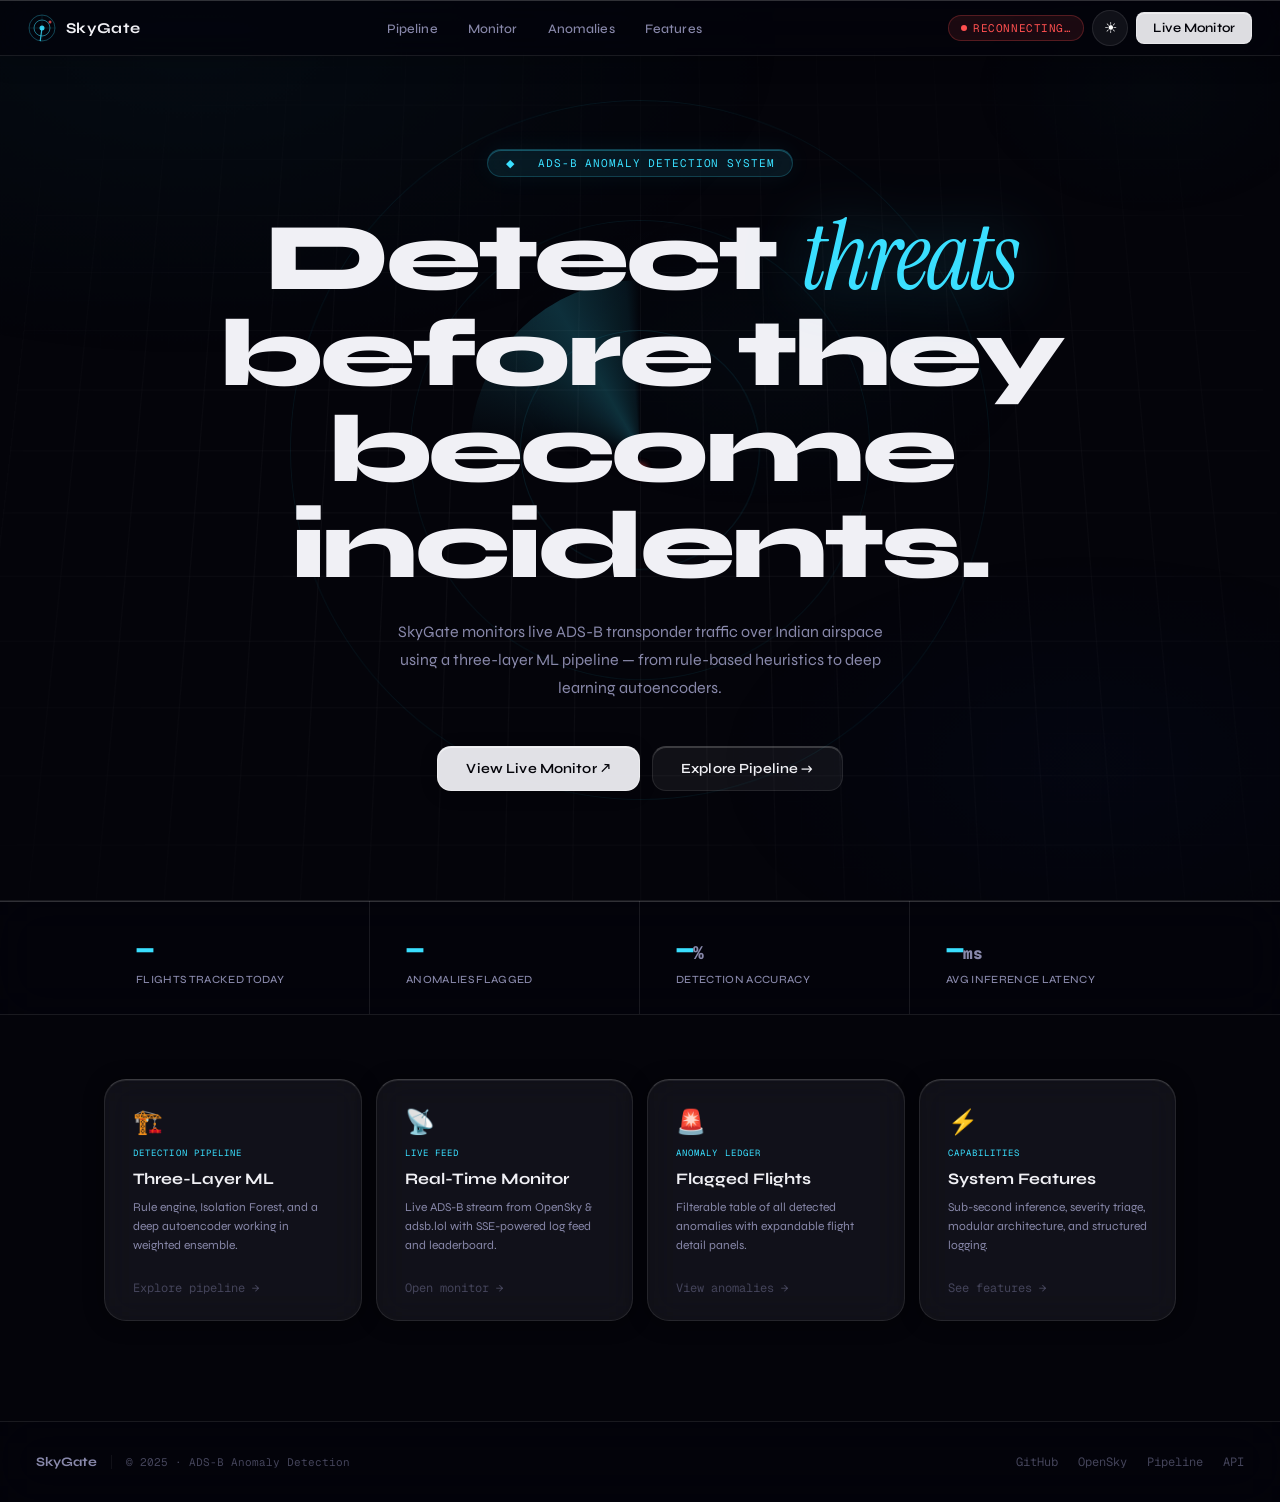
==== commit 078f43cb: "Added new seperate pages for each dashboard, updated the layout and animations" ====
--- a/src/frontend/index.html
+++ b/src/frontend/index.html
@@ -1,3002 +1,173 @@
 <!DOCTYPE html>
 <html lang="en" data-theme="dark">
-
 <head>
-  <meta charset="UTF-8" />
-  <meta name="viewport" content="width=device-width, initial-scale=1.0" />
+  <meta charset="UTF-8"/>
+  <meta name="viewport" content="width=device-width, initial-scale=1.0"/>
   <title>SkyGate — ADS-B Anomaly Detection</title>
-  <link rel="icon" type="image/svg+xml"
-    href="data:image/svg+xml,%3Csvg viewBox='0 0 32 32' fill='none' xmlns='http://www.w3.org/2000/svg'%3E%3Crect width='32' height='32' rx='8' fill='%230a0a0a'/%3E%3Ccircle cx='16' cy='16' r='12' stroke='%2300d4ff' stroke-opacity='0.3' stroke-width='1'/%3E%3Ccircle cx='16' cy='16' r='7' stroke='%2300d4ff' stroke-opacity='0.55' stroke-width='1'/%3E%3Ccircle cx='16' cy='16' r='2.5' fill='%2300d4ff'/%3E%3Cline x1='16' y1='4' x2='16' y2='28' stroke='%2300d4ff' stroke-opacity='0.2' stroke-width='0.6'/%3E%3Cline x1='4' y1='16' x2='28' y2='16' stroke='%2300d4ff' stroke-opacity='0.2' stroke-width='0.6'/%3E%3Cline x1='16' y1='16' x2='25' y2='9' stroke='%2300d4ff' stroke-width='1.4' stroke-linecap='round'/%3E%3Ccircle cx='23' cy='10' r='1.8' fill='%23ff4444'/%3E%3C/svg%3E" />
-  <link rel="preconnect" href="https://fonts.googleapis.com" />
-  <link rel="preconnect" href="https://fonts.gstatic.com" crossorigin />
-  <link
-    href="https://fonts.googleapis.com/css2?family=Geist+Mono:wght@300;400;500;600&family=Instrument+Serif:ital@0;1&family=Syne:wght@400;600;700;800&display=swap"
-    rel="stylesheet" />
-
+  <link rel="icon" type="image/svg+xml" href="data:image/svg+xml,%3Csvg viewBox='0 0 32 32' fill='none' xmlns='http://www.w3.org/2000/svg'%3E%3Crect width='32' height='32' rx='8' fill='%230a0a0a'/%3E%3Ccircle cx='16' cy='16' r='12' stroke='%2300d4ff' stroke-opacity='0.3' stroke-width='1'/%3E%3Ccircle cx='16' cy='16' r='7' stroke='%2300d4ff' stroke-opacity='0.55' stroke-width='1'/%3E%3Ccircle cx='16' cy='16' r='2.5' fill='%2300d4ff'/%3E%3Cline x1='16' y1='4' x2='16' y2='28' stroke='%2300d4ff' stroke-opacity='0.2' stroke-width='0.6'/%3E%3Cline x1='4' y1='16' x2='28' y2='16' stroke='%2300d4ff' stroke-opacity='0.2' stroke-width='0.6'/%3E%3Cline x1='16' y1='16' x2='25' y2='9' stroke='%2300d4ff' stroke-width='1.4' stroke-linecap='round'/%3E%3Ccircle cx='23' cy='10' r='1.8' fill='%23ff4444'/%3E%3C/svg%3E"/>
+  <link rel="preconnect" href="https://fonts.googleapis.com"/>
+  <link rel="preconnect" href="https://fonts.gstatic.com" crossorigin/>
+  <link href="https://fonts.googleapis.com/css2?family=Geist+Mono:wght@300;400;500;600&family=Instrument+Serif:ital@0;1&family=Syne:wght@400;600;700;800&display=swap" rel="stylesheet"/>
+  <link rel="stylesheet" href="styles.css"/>
   <style>
-    /* ═══════════════════════════════════════════════════════════════
-   DESIGN TOKEN SYSTEM — Apple Liquid Glass
-═══════════════════════════════════════════════════════════════ */
-    :root {
-      /* Base */
-      --bg: #04040A;
-      --bg-1: #0A0A14;
-      --bg-2: #111120;
-      --bg-3: #18182A;
-
-      /* Borders */
-      --border: rgba(255, 255, 255, 0.06);
-      --border-hover: rgba(255, 255, 255, 0.14);
-      --border-strong: rgba(255, 255, 255, 0.22);
-
-      /* Text */
-      --text: #F0F0F5;
-      --text-muted: #8888AA;
-      --text-dim: #44445A;
-
-      /* Accent */
-      --accent: #3ADFFF;
-      --accent-dim: rgba(58, 223, 255, 0.09);
-      --accent-glow: rgba(58, 223, 255, 0.18);
-
-      /* Severity */
-      --red: #FF5050;
-      --red-dim: rgba(255, 80, 80, 0.10);
-      --yellow: #FFCB30;
-      --yellow-dim: rgba(255, 203, 48, 0.10);
-      --green: #30FFAA;
-      --green-dim: rgba(48, 255, 170, 0.09);
-
-      /* Radii */
-      --r: 8px;
-      --r-lg: 16px;
-      --r-xl: 22px;
-
-      /* ── LIQUID GLASS system ── */
-      --glass-bg: rgba(255, 255, 255, 0.045);
-      --glass-bg-strong: rgba(255, 255, 255, 0.08);
-      --glass-border: rgba(255, 255, 255, 0.09);
-      --glass-border-top: rgba(255, 255, 255, 0.22);
-      /* specular rim */
-      --glass-border-left: rgba(255, 255, 255, 0.10);
-      --glass-blur: blur(48px) saturate(200%);
-      --glass-blur-sm: blur(24px) saturate(180%);
-      --glass-shadow: 0 4px 32px rgba(0, 0, 0, 0.55),
-        0 1px 0 rgba(255, 255, 255, 0.08) inset,
-        1px 0 0 rgba(255, 255, 255, 0.04) inset;
-      --glass-shadow-hover: 0 8px 56px rgba(0, 0, 0, 0.7),
-        0 1px 0 rgba(255, 255, 255, 0.14) inset,
-        1px 0 0 rgba(255, 255, 255, 0.06) inset;
-      --glass-glow: 0 0 0 1px rgba(58, 223, 255, 0.18);
-
-      /* Nav */
-      --nav-bg: rgba(4, 4, 10, 0.6);
-
-      /* Terminal */
-      --terminal-bg: rgba(0, 0, 0, 0.30);
-
-      /* Noise */
-      --noise-opacity: 0.022;
-
-      /* Scan */
-      --scan-line: rgba(255, 255, 255, 0.006);
-
-      /* Aurora */
-      --aurora-1: rgba(58, 223, 255, 0.04);
-      --aurora-2: rgba(30, 100, 255, 0.03);
-      --aurora-3: rgba(58, 223, 255, 0.025);
-
-      /* Spring easing */
-      --spring: cubic-bezier(0.34, 1.56, 0.64, 1);
-      --ease-out: cubic-bezier(0.16, 1, 0.3, 1);
-      --ease-in: cubic-bezier(0.4, 0, 1, 1);
-
-      /* Status pill */
-      --pill-ok-bg: rgba(48, 255, 170, 0.07);
-      --pill-ok-border: rgba(48, 255, 170, 0.22);
-      --pill-ok-dot: #30FFAA;
-    }
-
-    [data-theme="light"] {
-      --bg: #F2EEE8;
-      --bg-1: #EAE3DA;
-      --bg-2: #E0D8CC;
-      --bg-3: #D4CABC;
-      --border: rgba(70, 50, 20, 0.10);
-      --border-hover: rgba(70, 50, 20, 0.20);
-      --border-strong: rgba(70, 50, 20, 0.30);
-      --text: #18140E;
-      --text-muted: #6A5C4A;
-      --text-dim: #A08870;
-      --accent: #007AA8;
-      --accent-dim: rgba(0, 122, 168, 0.09);
-      --accent-glow: rgba(0, 122, 168, 0.14);
-      --red: #B83030;
-      --red-dim: rgba(184, 48, 48, 0.10);
-      --yellow: #8A6208;
-      --yellow-dim: rgba(138, 98, 8, 0.10);
-      --green: #147850;
-      --green-dim: rgba(20, 120, 80, 0.09);
-      --glass-bg: rgba(255, 252, 246, 0.55);
-      --glass-bg-strong: rgba(255, 252, 246, 0.75);
-      --glass-border: rgba(70, 50, 20, 0.09);
-      --glass-border-top: rgba(255, 255, 255, 0.90);
-      --glass-border-left: rgba(255, 255, 255, 0.50);
-      --glass-blur: blur(48px) saturate(200%);
-      --glass-shadow: 0 4px 32px rgba(70, 50, 20, 0.12), 0 1px 0 rgba(255, 255, 255, 0.88) inset, 1px 0 0 rgba(255, 255, 255, 0.50) inset;
-      --glass-shadow-hover: 0 8px 56px rgba(70, 50, 20, 0.18), 0 1px 0 rgba(255, 255, 255, 0.95) inset;
-      --nav-bg: rgba(242, 238, 232, 0.80);
-      --terminal-bg: rgba(10, 8, 4, 0.96);
-      --noise-opacity: 0.025;
-      --scan-line: rgba(0, 0, 0, 0.012);
-      --aurora-1: rgba(160, 120, 50, 0.06);
-      --aurora-2: rgba(120, 90, 30, 0.04);
-      --aurora-3: rgba(180, 140, 60, 0.03);
-      --pill-ok-bg: rgba(20, 120, 80, 0.09);
-      --pill-ok-border: rgba(20, 120, 80, 0.28);
-      --pill-ok-dot: #147850;
-    }
-
-    /* ── Theme transition class ──────────────────────────────────── */
-    .theme-transitioning *,
-    .theme-transitioning *::before,
-    .theme-transitioning *::after {
-      transition: background-color 0.5s var(--ease-out), color 0.4s var(--ease-out),
-        border-color 0.4s var(--ease-out), box-shadow 0.4s var(--ease-out) !important;
-    }
-
-    /* ── Theme ripple ────────────────────────────────────────────── */
-    #theme-ripple {
-      position: fixed;
-      inset: 0;
-      z-index: 99998;
-      pointer-events: none;
-      opacity: 0;
-      clip-path: circle(0px at var(--rx, 50%) var(--ry, 50%));
-    }
-
-    #theme-ripple.expanding {
-      opacity: 1;
-      clip-path: circle(200vmax at var(--rx, 50%) var(--ry, 50%));
-      transition: clip-path 0.65s cubic-bezier(0.22, 1, 0.36, 1);
-    }
-
-    #theme-ripple.fading {
-      opacity: 0;
-      transition: opacity 0.3s ease;
-    }
-
-    /* ── RESET ───────────────────────────────────────────────────── */
-    *,
-    *::before,
-    *::after {
-      margin: 0;
-      padding: 0;
-      box-sizing: border-box;
-    }
-
-    html {
-      scroll-behavior: smooth;
-    }
-
-    body {
-      background: var(--bg);
-      color: var(--text);
-      font-family: 'Syne', sans-serif;
-      overflow-x: hidden;
-    }
-
-    /* ── Noise overlay ───────────────────────────────────────────── */
-    body::before {
-      display: none;
-      /* Disabled to fix severe scroll lag */
-    }
-
-    /* ── Scan lines ──────────────────────────────────────────────── */
-    body::after {
-      content: '';
-      position: fixed;
-      inset: 0;
-      z-index: 9998;
-      pointer-events: none;
-      background-image: repeating-linear-gradient(0deg, transparent, transparent 3px, var(--scan-line) 3px, var(--scan-line) 4px);
-    }
-
-    /* ── Aurora ──────────────────────────────────────────────────── */
-    #aurora {
-      position: fixed;
-      inset: 0;
-      z-index: 0;
-      pointer-events: none;
-      will-change: transform;
-      background:
-        radial-gradient(ellipse 80% 60% at 15% 5%, var(--aurora-1) 0%, transparent 60%),
-        radial-gradient(ellipse 55% 45% at 85% 85%, var(--aurora-2) 0%, transparent 55%),
-        radial-gradient(ellipse 45% 35% at 60% 40%, var(--aurora-3) 0%, transparent 50%),
-        radial-gradient(ellipse 30% 30% at 90% 10%, rgba(58, 223, 255, 0.02) 0%, transparent 50%);
-      animation: auroraShift 22s ease-in-out infinite alternate;
-    }
-
-    @keyframes auroraShift {
-      0% {
-        transform: scale(1) translateX(0) rotate(0deg);
-      }
-
-      33% {
-        transform: scale(1.04) translateX(16px) rotate(0.4deg);
-      }
-
-      66% {
-        transform: scale(1.02) translateX(-8px) rotate(-0.2deg);
-      }
-
-      100% {
-        transform: scale(1) translateX(0) rotate(0deg);
-      }
-    }
-
-    ::-webkit-scrollbar {
-      width: 4px;
-    }
-
-    ::-webkit-scrollbar-track {
-      background: transparent;
-    }
-
-    ::-webkit-scrollbar-thumb {
-      background: var(--bg-3);
-      border-radius: 2px;
-    }
-
-    /* ════════════════════════════════════════════════════════════════
-   NAV
-════════════════════════════════════════════════════════════════ */
-    nav {
-      position: fixed;
-      top: 0;
-      left: 0;
-      right: 0;
-      z-index: 1000;
-      height: 56px;
-      display: flex;
-      align-items: center;
-      justify-content: space-between;
-      padding: 0 28px;
-      background: var(--nav-bg);
-      backdrop-filter: var(--glass-blur);
-      -webkit-backdrop-filter: var(--glass-blur);
-      border-bottom: 1px solid var(--glass-border);
-      box-shadow: 0 1px 0 var(--glass-border-top) inset,
-        0 8px 32px rgba(0, 0, 0, 0.3);
-      transition: background .4s, border-color .4s, box-shadow .4s;
-      will-change: transform, backdrop-filter;
-      transform: translateZ(0);
-    }
-
-    .nav-logo {
-      display: flex;
-      align-items: center;
-      gap: 10px;
-      text-decoration: none;
-    }
-
-    .nav-logo-text {
-      font-size: 15px;
-      font-weight: 700;
-      color: var(--text);
-      letter-spacing: .02em;
-    }
-
-    .nav-links {
-      display: flex;
-      align-items: center;
-      gap: 2px;
-      list-style: none;
-    }
-
-    .nav-links a {
-      color: var(--text-muted);
-      text-decoration: none;
-      font-size: 13px;
-      font-weight: 500;
-      padding: 6px 14px;
-      border-radius: 8px;
-      transition: color .2s, background .2s;
-      letter-spacing: .01em;
-    }
-
-    .nav-links a:hover {
-      color: var(--text);
-      background: var(--glass-bg);
-      backdrop-filter: var(--glass-blur-sm);
-    }
-
-    .nav-right {
-      display: flex;
-      align-items: center;
-      gap: 8px;
-    }
-
-    /* Theme toggle */
-    .theme-toggle {
-      width: 36px;
-      height: 36px;
-      border-radius: 50%;
-      border: 1px solid var(--glass-border);
-      background: var(--glass-bg);
-      backdrop-filter: var(--glass-blur-sm);
-      cursor: pointer;
-      display: flex;
-      align-items: center;
-      justify-content: center;
-      position: relative;
-      overflow: hidden;
-      flex-shrink: 0;
-      transition: all .3s;
-      box-shadow: 0 1px 0 var(--glass-border-top) inset;
-    }
-
-    .theme-toggle:hover {
-      background: var(--glass-bg-strong);
-      border-color: var(--border-hover);
-      box-shadow: 0 1px 0 var(--glass-border-top) inset, 0 2px 16px rgba(0, 0, 0, 0.3);
-      transform: scale(1.08);
-    }
-
-    .theme-toggle:active {
-      transform: scale(0.94);
-    }
-
-    .theme-icon {
-      position: absolute;
-      font-size: 15px;
-      line-height: 1;
-      display: flex;
-      align-items: center;
-      justify-content: center;
-      transition: transform 0.5s var(--spring), opacity 0.4s;
-    }
-
-    .icon-sun {
-      transform: translateY(0) rotate(0deg);
-      opacity: 1;
-      color: #FFFFFF;
-    }
-
-    .icon-moon {
-      transform: translateY(30px) rotate(-90deg);
-      opacity: 0;
-    }
-
-    [data-theme="light"] .icon-sun {
-      transform: translateY(-30px) rotate(90deg);
-      opacity: 0;
-    }
-
-    [data-theme="light"] .icon-moon {
-      transform: translateY(0) rotate(0deg);
-      opacity: 1;
-    }
-
-    /* Status pill */
-    .status-pill {
-      display: flex;
-      align-items: center;
-      gap: 6px;
-      padding: 5px 12px;
-      border-radius: 20px;
-      background: var(--pill-ok-bg);
-      border: 1px solid var(--pill-ok-border);
-      font-family: 'Geist Mono', monospace;
-      font-size: 11px;
-      color: var(--green);
-      letter-spacing: .05em;
-      backdrop-filter: var(--glass-blur-sm);
-      box-shadow: 0 1px 0 rgba(255, 255, 255, 0.08) inset;
-      transition: all .3s;
-    }
-
-    .status-pill.offline {
-      background: var(--red-dim);
-      border-color: rgba(255, 80, 80, 0.25);
-      color: var(--red);
-    }
-
-    .status-dot {
-      width: 6px;
-      height: 6px;
-      border-radius: 50%;
-      background: var(--pill-ok-dot);
-      animation: pulseGreen 2.4s ease-in-out infinite;
-    }
-
-    .status-pill.offline .status-dot {
-      background: var(--red);
-      animation: pulseRed 2.4s infinite;
-    }
-
-    @keyframes pulseGreen {
-
-      0%,
-      100% {
-        box-shadow: 0 0 0 0 rgba(48, 255, 170, .5);
-      }
-
-      50% {
-        box-shadow: 0 0 0 5px rgba(48, 255, 170, 0);
-      }
-    }
-
-    @keyframes pulseRed {
-
-      0%,
-      100% {
-        box-shadow: 0 0 0 0 rgba(255, 80, 80, .5);
-      }
-
-      50% {
-        box-shadow: 0 0 0 5px rgba(255, 80, 80, 0);
-      }
-    }
-
-    .btn {
-      padding: 7px 16px;
-      border-radius: var(--r);
-      font-family: 'Syne', sans-serif;
-      font-size: 13px;
-      font-weight: 600;
-      cursor: pointer;
-      transition: all .25s var(--ease-out);
-      text-decoration: none;
-      letter-spacing: .01em;
-      display: inline-flex;
-      align-items: center;
-    }
-
-    .btn-primary {
-      background: rgba(240, 240, 245, 0.92);
-      border: 1px solid rgba(255, 255, 255, 0.3);
-      color: #04040A;
-      backdrop-filter: var(--glass-blur-sm);
-      box-shadow: 0 1px 0 rgba(255, 255, 255, 0.5) inset;
-    }
-
-    .btn-primary:hover {
-      background: #fff;
-      box-shadow: 0 4px 24px rgba(255, 255, 255, 0.2), 0 1px 0 rgba(255, 255, 255, 0.5) inset;
-      transform: translateY(-1px) scale(1.02);
-    }
-
-    .btn-primary:active {
-      transform: scale(0.97);
-    }
-
-    [data-theme="light"] .btn-primary {
-      background: #18140E;
-      color: #F2EEE8;
-      border-color: transparent;
-      box-shadow: none;
-    }
-
-    [data-theme="light"] .btn-primary:hover {
-      background: #08040A;
-      box-shadow: 0 4px 20px rgba(24, 20, 14, 0.2);
-    }
-
-    /* ════════════════════════════════════════════════════════════════
-   HERO
-════════════════════════════════════════════════════════════════ */
-    .hero {
-      min-height: 100vh;
-      display: flex;
-      flex-direction: column;
-      align-items: center;
-      justify-content: center;
-      text-align: center;
-      padding: 120px 24px 80px;
-      position: relative;
-      overflow: hidden;
-      z-index: 1;
-    }
-
-    /* Perspective grid */
-    .hero-grid {
-      position: absolute;
-      inset: 0;
-      background-image:
-        linear-gradient(var(--border) 1px, transparent 1px),
-        linear-gradient(90deg, var(--border) 1px, transparent 1px);
-      background-size: 64px 64px;
-      mask-image: radial-gradient(ellipse 90% 80% at 50% 55%, black 20%, transparent 75%);
-      opacity: 0.6;
-      transform: perspective(800px) rotateX(8deg);
-      transform-origin: 50% 60%;
-    }
-
-    /* Radar rings */
-    .radar-ring {
-      position: absolute;
-      top: 50%;
-      left: 50%;
-      transform: translate(-50%, -50%);
-      border-radius: 50%;
-      border: 1px solid rgba(58, 223, 255, 0.07);
-      pointer-events: none;
-      animation: ringBreath 7s ease-in-out infinite;
-      will-change: transform, opacity;
-    }
-
-    [data-theme="light"] .radar-ring {
-      border-color: rgba(0, 122, 168, 0.09);
-    }
-
-    .radar-ring:nth-child(3) {
-      animation-delay: 0s;
-    }
-
-    .radar-ring:nth-child(4) {
-      animation-delay: 2s;
-      border-color: rgba(58, 223, 255, 0.10);
-    }
-
-    .radar-ring:nth-child(5) {
-      animation-delay: 4s;
-      border-color: rgba(58, 223, 255, 0.14);
-    }
-
-    @keyframes ringBreath {
-
-      0%,
-      100% {
-        opacity: 1;
-        transform: translate(-50%, -50%) scale(1);
-      }
-
-      50% {
-        opacity: .4;
-        transform: translate(-50%, -50%) scale(1.02);
-      }
-    }
-
-    /* Radar sweep */
-    .radar-sweep {
-      position: absolute;
-      top: 50%;
-      left: 50%;
-      width: 340px;
-      height: 340px;
-      transform-origin: center center;
-      margin: -170px 0 0 -170px;
-      pointer-events: none;
-      animation: radarSpin 6s linear infinite;
-      will-change: transform;
-    }
-
-    .radar-sweep::after {
-      content: '';
-      position: absolute;
-      inset: 0;
-      border-radius: 50%;
-      background: conic-gradient(transparent 270deg,
-          rgba(58, 223, 255, 0.00) 270deg,
-          rgba(58, 223, 255, 0.20) 330deg,
-          rgba(58, 223, 255, 0.08) 355deg,
-          transparent 360deg);
-    }
-
-    @keyframes radarSpin {
-      to {
-        transform: rotate(360deg);
-      }
-    }
-
-    /* Hero blip dots */
-    .radar-blip {
-      position: absolute;
-      width: 6px;
-      height: 6px;
-      border-radius: 50%;
-      background: var(--red);
-      pointer-events: none;
-      animation: blipPulse 3.2s ease-in-out infinite;
-      box-shadow: 0 0 8px var(--red), 0 0 16px var(--red-dim);
-      will-change: transform, opacity;
-      transform: translateZ(0);
-    }
-
-    .radar-blip:nth-child(1) {
-      top: calc(50% - 100px);
-      left: calc(50% + 80px);
-      animation-delay: 0s;
-    }
-
-    .radar-blip:nth-child(2) {
-      top: calc(50% + 40px);
-      left: calc(50% - 130px);
-      animation-delay: 1.1s;
-      background: var(--yellow);
-      box-shadow: 0 0 8px var(--yellow);
-    }
-
-    .radar-blip:nth-child(3) {
-      top: calc(50% - 30px);
-      left: calc(50% + 180px);
-      animation-delay: 2.2s;
-    }
-
-    @keyframes blipPulse {
-
-      0%,
-      100% {
-        opacity: 0;
-        transform: scale(0.5);
-      }
-
-      30%,
-      70% {
-        opacity: 1;
-        transform: scale(1);
-      }
-    }
-
-    .hero-eyebrow {
-      display: inline-flex;
-      align-items: center;
-      gap: 8px;
-      padding: 6px 18px;
-      border-radius: 20px;
-      background: var(--accent-dim);
-      border: 1px solid rgba(58, 223, 255, 0.2);
-      backdrop-filter: var(--glass-blur-sm);
-      box-shadow: 0 1px 0 rgba(58, 223, 255, 0.3) inset, 0 0 24px rgba(58, 223, 255, 0.06);
-      font-family: 'Geist Mono', monospace;
-      font-size: 11px;
-      color: var(--accent);
-      letter-spacing: .08em;
-      text-transform: uppercase;
-      margin-bottom: 32px;
-      animation: fadeUp .7s var(--ease-out) both;
-    }
-
-    @keyframes fadeUp {
-      from {
-        opacity: 0;
-        transform: translateY(24px) scale(0.96);
-      }
-
-      to {
-        opacity: 1;
-        transform: translateY(0) scale(1);
-      }
-    }
-
-    .hero h1 {
-      font-size: clamp(48px, 8vw, 96px);
-      font-weight: 800;
-      line-height: 1.0;
-      letter-spacing: -.035em;
-      max-width: 860px;
-      color: var(--text);
-      animation: fadeUp .7s .12s var(--ease-out) both;
-    }
-
-    .hero h1 em {
-      font-family: 'Instrument Serif', serif;
-      font-style: italic;
-      font-weight: 400;
-      color: var(--accent);
-      filter: drop-shadow(0 0 32px rgba(58, 223, 255, 0.3));
-    }
-
-    .hero-sub {
-      max-width: 520px;
-      margin-top: 24px;
-      font-size: 16px;
-      color: var(--text-muted);
-      line-height: 1.75;
-      font-weight: 400;
-      animation: fadeUp .7s .22s var(--ease-out) both;
-    }
-
-    .hero-actions {
-      display: flex;
-      gap: 12px;
-      margin-top: 44px;
-      animation: fadeUp .7s .32s var(--ease-out) both;
-    }
-
-    .btn-large {
-      padding: 13px 28px;
-      font-size: 14px;
-      border-radius: 14px;
-      font-family: 'Syne', sans-serif;
-      font-weight: 600;
-      cursor: pointer;
-      transition: all .3s var(--ease-out);
-      text-decoration: none;
-      letter-spacing: .01em;
-      display: inline-flex;
-      align-items: center;
-      gap: 8px;
-    }
-
-    .btn-large.btn-primary {
-      background: rgba(240, 240, 245, 0.94);
-      border: 1px solid rgba(255, 255, 255, 0.35);
-      color: #04040A;
-      backdrop-filter: var(--glass-blur-sm);
-      box-shadow: 0 1px 0 rgba(255, 255, 255, 0.6) inset, 0 4px 20px rgba(0, 0, 0, 0.3);
-    }
-
-    .btn-large.btn-primary:hover {
-      background: #fff;
-      box-shadow: 0 1px 0 rgba(255, 255, 255, 0.6) inset, 0 8px 32px rgba(255, 255, 255, 0.15);
-      transform: translateY(-2px) scale(1.02);
-    }
-
-    .btn-large.btn-primary:active {
-      transform: scale(0.97);
-    }
-
-    [data-theme="light"] .btn-large.btn-primary {
-      background: #18140E;
-      color: #F2EEE8;
-      border-color: transparent;
-      box-shadow: none;
-    }
-
-    [data-theme="light"] .btn-large.btn-primary:hover {
-      background: #08040A;
-      box-shadow: 0 8px 28px rgba(24, 20, 14, 0.2);
-    }
-
-    .btn-large.btn-ghost {
-      background: var(--glass-bg);
-      border: 1px solid var(--glass-border);
-      border-top-color: var(--glass-border-top);
-      color: var(--text);
-      backdrop-filter: var(--glass-blur);
-      -webkit-backdrop-filter: var(--glass-blur);
-      box-shadow: 0 1px 0 var(--glass-border-top) inset;
-    }
-
-    .btn-large.btn-ghost:hover {
-      background: var(--glass-bg-strong);
-      border-color: var(--border-hover);
-      transform: translateY(-2px);
-      box-shadow: var(--glass-shadow);
-    }
-
-    .btn-large.btn-ghost:active {
-      transform: scale(0.97);
-    }
-
-    /* ════════════════════════════════════════════════════════════════
-   STATS BAR — liquid glass pill row
-════════════════════════════════════════════════════════════════ */
-    .stats-bar {
-      position: relative;
-      z-index: 1;
-      display: flex;
-      justify-content: center;
-      background: var(--glass-bg);
-      backdrop-filter: var(--glass-blur);
-      -webkit-backdrop-filter: var(--glass-blur);
-      border-top: 1px solid var(--glass-border);
-      border-bottom: 1px solid var(--glass-border);
-      box-shadow: 0 1px 0 var(--glass-border-top) inset;
-      will-change: transform, backdrop-filter;
-      transform: translateZ(0);
-    }
-
-    .stat-item {
-      flex: 1;
-      min-width: 160px;
-      max-width: 270px;
-      padding: 30px 36px;
-      border-right: 1px solid var(--glass-border);
-      transition: background .3s;
-      cursor: default;
-      position: relative;
-      overflow: hidden;
-    }
-
-    .stat-item::before {
-      content: '';
-      position: absolute;
-      inset: 0;
-      background: radial-gradient(ellipse 60% 60% at 50% 100%, var(--accent-glow), transparent);
-      opacity: 0;
-      transition: opacity .4s;
-    }
-
-    .stat-item:hover {
-      background: var(--glass-bg-strong);
-    }
-
-    .stat-item:hover::before {
-      opacity: 1;
-    }
-
-    .stat-item:last-child {
-      border-right: none;
-    }
-
-    .stat-value {
-      font-size: 30px;
-      font-weight: 800;
-      letter-spacing: -.025em;
-      font-family: 'Geist Mono', monospace;
-      color: var(--text);
-    }
-
-    .stat-value span {
-      color: var(--accent);
-    }
-
-    .stat-label {
-      font-size: 11px;
-      color: var(--text-muted);
-      font-weight: 500;
-      letter-spacing: .03em;
-      margin-top: 5px;
-      text-transform: uppercase;
-    }
-
-    /* ════════════════════════════════════════════════════════════════
-   LAYOUT
-════════════════════════════════════════════════════════════════ */
-    section {
-      padding: 100px 24px;
-      max-width: 1120px;
-      margin: 0 auto;
-      position: relative;
-      z-index: 1;
-    }
-
-    .section-label {
-      font-family: 'Geist Mono', monospace;
-      font-size: 10px;
-      color: var(--accent);
-      letter-spacing: .14em;
-      text-transform: uppercase;
-      margin-bottom: 16px;
-      opacity: .8;
-    }
-
-    .section-title {
-      font-size: clamp(28px, 4vw, 48px);
-      font-weight: 800;
-      letter-spacing: -.025em;
-      line-height: 1.1;
-      max-width: 580px;
-      color: var(--text);
-    }
-
-    .section-title em {
-      font-family: 'Instrument Serif', serif;
-      font-style: italic;
-      font-weight: 400;
-      color: var(--text-muted);
-    }
-
-    /* ════════════════════════════════════════════════════════════════
-   PIPELINE — Liquid glass cards
-════════════════════════════════════════════════════════════════ */
-    .pipeline-grid {
-      display: grid;
-      grid-template-columns: 1fr 1fr 1fr;
-      gap: 14px;
-      margin-top: 56px;
-    }
-
-    .pipeline-card {
-      background: var(--glass-bg);
-      border: 1px solid var(--glass-border);
-      border-top-color: var(--glass-border-top);
-      border-left-color: var(--glass-border-left);
-      border-radius: var(--r-xl);
-      padding: 34px;
-      position: relative;
-      overflow: hidden;
-      transition: transform .4s var(--spring), box-shadow .35s, border-color .35s;
-      box-shadow: var(--glass-shadow);
-      backdrop-filter: var(--glass-blur-sm);
-      -webkit-backdrop-filter: var(--glass-blur-sm);
-      cursor: default;
-    }
-
-    .pipeline-card::before {
-      content: attr(data-num);
-      position: absolute;
-      top: -10px;
-      right: 16px;
-      font-family: 'Geist Mono', monospace;
-      font-size: 96px;
-      font-weight: 700;
-      color: rgba(255, 255, 255, 0.025);
-      line-height: 1;
-      pointer-events: none;
-      user-select: none;
-    }
-
-    [data-theme="light"] .pipeline-card::before {
-      color: rgba(70, 50, 20, 0.04);
-    }
-
-    /* Top shine line on hover */
-    .pipeline-card::after {
-      content: '';
-      position: absolute;
-      inset: 0;
-      border-radius: inherit;
-      background: radial-gradient(ellipse 90% 50% at 50% 0%, rgba(58, 223, 255, 0.08) 0%, transparent 70%);
-      opacity: 0;
-      transition: opacity .4s;
-      pointer-events: none;
-    }
-
-    [data-theme="light"] .pipeline-card::after {
-      background: radial-gradient(ellipse 90% 50% at 50% 0%, rgba(0, 122, 168, 0.06) 0%, transparent 70%);
-    }
-
-    .pipeline-card:hover {
-      transform: translateY(-6px) scale(1.01);
-      box-shadow: var(--glass-shadow-hover), var(--glass-glow);
-      border-color: var(--border-hover);
-    }
-
-    .pipeline-card:hover::after {
-      opacity: 1;
-    }
-
-    .pipeline-icon {
-      width: 44px;
-      height: 44px;
-      border-radius: 14px;
-      display: flex;
-      align-items: center;
-      justify-content: center;
-      margin-bottom: 22px;
-      font-size: 20px;
-      border: 1px solid var(--glass-border);
-      box-shadow: 0 1px 0 var(--glass-border-top) inset;
-    }
-
-    .pipeline-card h3 {
-      font-size: 16px;
-      font-weight: 700;
-      margin-bottom: 10px;
-      color: var(--text);
-    }
-
-    .pipeline-card p {
-      font-size: 13px;
-      color: var(--text-muted);
-      line-height: 1.75;
-    }
-
-    .pipeline-tag {
-      display: inline-block;
-      margin-top: 18px;
-      padding: 4px 10px;
-      border-radius: 6px;
-      font-family: 'Geist Mono', monospace;
-      font-size: 10px;
-      letter-spacing: .06em;
-      font-weight: 500;
-      border: 1px solid transparent;
-    }
-
-    /* ════════════════════════════════════════════════════════════════
-   CODE BLOCK
-════════════════════════════════════════════════════════════════ */
-    .code-block {
-      background: rgba(0, 0, 0, 0.32);
-      border: 1px solid var(--glass-border);
-      border-top-color: var(--glass-border-top);
-      border-radius: var(--r-lg);
-      padding: 26px 30px;
-      font-family: 'Geist Mono', monospace;
-      font-size: 13px;
-      line-height: 1.9;
-      margin-top: 32px;
-      overflow-x: auto;
-      box-shadow: var(--glass-shadow);
-      position: relative;
-    }
-
-    .code-block::before {
-      content: '';
-      position: absolute;
-      top: 0;
-      left: 0;
-      right: 0;
-      height: 1px;
-      background: linear-gradient(90deg, transparent 5%, var(--glass-border-top) 30%, var(--glass-border-top) 70%, transparent 95%);
-    }
-
-    [data-theme="light"] .code-block {
-      background: #110E08;
-      color: #DDD6CC;
-      border-color: rgba(70, 50, 20, 0.2);
-    }
-
-    .code-block .kw {
-      color: var(--accent);
-    }
-
-    .code-block .fn {
-      color: #c792ea;
-    }
-
-    .code-block .str {
-      color: var(--green);
-    }
-
-    .code-block .cmt {
-      color: var(--text-dim);
-    }
-
-    [data-theme="light"] .code-block .cmt {
-      color: #605A4E;
-    }
-
-    .code-block .num {
-      color: var(--yellow);
-    }
-
-    /* ════════════════════════════════════════════════════════════════
-   MONITOR & LEADERBOARD
-════════════════════════════════════════════════════════════════ */
-    .dashboard-grid {
-      margin-top: 56px;
-      display: grid;
-      grid-template-columns: 1.5fr 1fr;
-      gap: 16px;
-      align-items: stretch;
-      position: relative;
-      z-index: 2;
-    }
-
-    .monitor-wrap,
-    .leaderboard-wrap {
-      border-radius: var(--r-xl);
-      overflow: hidden;
-      background: var(--glass-bg);
-      backdrop-filter: var(--glass-blur-sm);
-      -webkit-backdrop-filter: var(--glass-blur-sm);
-      border: 1px solid var(--glass-border);
-      border-top-color: var(--glass-border-top);
-      box-shadow: var(--glass-shadow);
-      display: flex;
-      flex-direction: column;
-    }
-
-    .monitor-header,
-    .leaderboard-header {
-      padding: 14px 22px;
-      background: rgba(0, 0, 0, 0.35);
-      border-bottom: 1px solid var(--glass-border);
-      display: flex;
-      align-items: center;
-      justify-content: space-between;
-    }
-
-    [data-theme="light"] .monitor-header,
-    [data-theme="light"] .leaderboard-header {
-      background: rgba(12, 8, 4, 0.92);
-      border-bottom-color: rgba(255, 255, 255, 0.06);
-    }
-
-    .lb-select {
-      background: var(--glass-bg);
-      color: var(--text);
-      border: 1px solid var(--glass-border);
-      border-radius: 6px;
-      padding: 4px 8px;
-      font-family: 'Geist Mono', monospace;
-      font-size: 10px;
-      outline: none;
-      cursor: pointer;
-      text-transform: uppercase;
-      transition: background .2s;
-    }
-
-    .lb-select:hover {
-      background: var(--glass-bg-strong);
-    }
-
-    .lb-select option {
-      background: var(--bg);
-      color: var(--text);
-    }
-
-    .leaderboard-body {
-      padding: 22px 24px;
-      display: flex;
-      flex-direction: column;
-      gap: 20px;
-      overflow-y: auto;
-      flex: 1;
-    }
-
-    .lb-item {
-      display: flex;
-      flex-direction: column;
-      gap: 8px;
-      opacity: 0;
-      animation: logSlideIn 0.38s ease forwards;
-    }
-
-    .lb-info {
-      display: flex;
-      justify-content: space-between;
-      font-family: 'Geist Mono', monospace;
-      font-size: 11px;
-    }
-
-    .lb-name {
-      color: var(--text);
-      font-weight: 600;
-      letter-spacing: .02em;
-    }
-
-    .lb-stat {
-      color: var(--text-dim);
-      font-weight: 500;
-    }
-
-    .lb-bar-bg {
-      width: 100%;
-      height: 4px;
-      background: rgba(255, 255, 255, 0.06);
-      border-radius: 2px;
-      overflow: hidden;
-    }
-
-    [data-theme="light"] .lb-bar-bg {
-      background: rgba(70, 50, 20, 0.12);
-    }
-
-    .lb-bar-fill {
-      height: 100%;
-      border-radius: 2px;
-      transition: width 0.7s var(--ease-out);
-      box-shadow: 0 0 10px currentColor;
-    }
-
-    .monitor-dots {
-      display: flex;
-      gap: 7px;
-    }
-
-    .monitor-dots span {
-      width: 11px;
-      height: 11px;
-      border-radius: 50%;
-      transition: filter .2s;
-      cursor: pointer;
-    }
-
-    .monitor-dots:hover .dot-r {
-      filter: brightness(1.2) drop-shadow(0 0 3px #ff5f57);
-    }
-
-    .monitor-dots:hover .dot-y {
-      filter: brightness(1.2) drop-shadow(0 0 3px #febc2e);
-    }
-
-    .monitor-dots:hover .dot-g {
-      filter: brightness(1.2) drop-shadow(0 0 3px #28c840);
-    }
-
-    .dot-r {
-      background: #ff5f57;
-    }
-
-    .dot-y {
-      background: #febc2e;
-    }
-
-    .dot-g {
-      background: #28c840;
-    }
-
-    .monitor-title {
-      font-family: 'Geist Mono', monospace;
-      font-size: 11px;
-      color: #555;
-      letter-spacing: .04em;
-    }
-
-    .monitor-badge {
-      display: flex;
-      align-items: center;
-      gap: 6px;
-      font-family: 'Geist Mono', monospace;
-      font-size: 10px;
-      color: var(--green);
-      letter-spacing: .04em;
-    }
-
-    .pkt-count {
-      font-size: 10px;
-      color: #555;
-      font-family: 'Geist Mono', monospace;
-      transition: color .3s;
-    }
-
-    .pkt-count.pop {
-      animation: countPop 0.35s ease;
-    }
-
-    @keyframes countPop {
-      0% {
-        color: var(--accent);
-        transform: scale(1);
-      }
-
-      40% {
-        transform: scale(1.18);
-      }
-
-      100% {
-        color: #555;
-        transform: scale(1);
-      }
-    }
-
-    .monitor-body {
-      padding: 20px 24px;
-      font-family: 'Geist Mono', monospace;
-      font-size: 12px;
-      line-height: 2.1;
-      min-height: 320px;
-      overflow-y: auto;
-      max-height: 400px;
-      background: var(--terminal-bg);
-      position: relative;
-    }
-
-    /* Terminal sweep */
-    .monitor-body::after {
-      content: '';
-      position: absolute;
-      left: 0;
-      right: 0;
-      height: 56px;
-      top: -56px;
-      pointer-events: none;
-      background: linear-gradient(to bottom, transparent, rgba(58, 223, 255, 0.022), transparent);
-      animation: termScan 5.5s linear infinite;
-    }
-
-    @keyframes termScan {
-      0% {
-        top: -56px
-      }
-
-      100% {
-        top: 100%
-      }
-    }
-
-    /* Log lines */
-    .log-line {
-      display: flex;
-      gap: 16px;
-      opacity: 0;
-      border-radius: 5px;
-      padding: 2px 8px 2px 16px;
-      margin: 0 -8px;
-      position: relative;
-      animation: logSlideIn .38s var(--ease-out) forwards;
-    }
-
-    .log-line::before {
-      content: '';
-      position: absolute;
-      left: 0;
-      top: 10%;
-      width: 2px;
-      height: 0;
-      border-radius: 1px;
-      animation: barGrow 0.24s 0.1s ease forwards;
-    }
-
-    @keyframes barGrow {
-      to {
-        height: 80%;
-      }
-    }
-
-    .log-info::before {
-      background: var(--accent);
-    }
-
-    .log-warn::before {
-      background: var(--yellow);
-    }
-
-    .log-alert::before {
-      background: var(--red);
-    }
-
-    .log-error::before {
-      background: var(--red);
-    }
-
-    .log-ok::before {
-      background: var(--green);
-    }
-
-    @keyframes logSlideIn {
-      from {
-        opacity: 0;
-        transform: translateX(-12px);
-      }
-
-      to {
-        opacity: 1;
-        transform: translateX(0);
-      }
-    }
-
-    .log-flash {
-      animation: logSlideIn .38s var(--ease-out) forwards, logFlashInfo .9s .06s ease forwards;
-    }
-
-    .log-flash-warn {
-      animation: logSlideIn .38s var(--ease-out) forwards, logFlashWarn .9s .06s ease forwards;
-    }
-
-    .log-flash-alert {
-      animation: logSlideIn .38s var(--ease-out) forwards, logFlashAlert 1.5s .06s ease forwards;
-    }
-
-    @keyframes logFlashInfo {
-      0% {
-        background: rgba(58, 223, 255, 0.11)
-      }
-
-      100% {
-        background: transparent
-      }
-    }
-
-    @keyframes logFlashWarn {
-      0% {
-        background: rgba(255, 203, 48, 0.10)
-      }
-
-      100% {
-        background: transparent
-      }
-    }
-
-    @keyframes logFlashAlert {
-      0% {
-        background: rgba(255, 80, 80, 0.18);
-        box-shadow: inset 3px 0 0 var(--red);
-      }
-
-      55% {
-        background: rgba(255, 80, 80, 0.05);
-      }
-
-      100% {
-        background: transparent;
-        box-shadow: none;
-      }
-    }
-
-    .log-time {
-      color: var(--text-dim);
-      min-width: 82px;
-    }
-
-    .log-level {
-      min-width: 62px;
-      font-weight: 600;
-    }
-
-    .log-msg {
-      color: var(--text-muted);
-      flex: 1;
-    }
-
-    .log-value {
-      color: var(--text);
-    }
-
-    .level-info {
-      color: var(--accent);
-    }
-
-    .level-warn {
-      color: var(--yellow);
-    }
-
-    .level-alert {
-      color: var(--red);
-    }
-
-    .level-ok {
-      color: var(--green);
-    }
-
-    .level-error {
-      color: var(--red);
-    }
-
-    /* ════════════════════════════════════════════════════════════════
-   ANOMALY TABLE — with expandable flight detail
-════════════════════════════════════════════════════════════════ */
-    .table-wrap {
-      margin-top: 56px;
-      border-radius: var(--r-xl);
-      overflow: hidden;
-      background: var(--glass-bg);
-      backdrop-filter: var(--glass-blur-sm);
-      -webkit-backdrop-filter: var(--glass-blur-sm);
-      border: 1px solid var(--glass-border);
-      border-top-color: var(--glass-border-top);
-      box-shadow: var(--glass-shadow);
-    }
-
-    .table-header {
-      padding: 16px 24px;
-      background: rgba(255, 255, 255, 0.025);
-      border-bottom: 1px solid var(--glass-border);
-      display: flex;
-      align-items: center;
-      justify-content: space-between;
-    }
-
-    [data-theme="light"] .table-header {
-      background: rgba(70, 50, 20, 0.03);
-    }
-
-    .table-header-title {
-      font-size: 13px;
-      font-weight: 700;
-      color: var(--text);
-    }
-
-    .filter-tabs {
-      display: flex;
-      gap: 4px;
-    }
-
-    .filter-tab {
-      padding: 5px 13px;
-      border-radius: 7px;
-      font-size: 11px;
-      font-weight: 600;
-      cursor: pointer;
-      border: 1px solid transparent;
-      transition: all .2s var(--ease-out);
-      font-family: 'Geist Mono', monospace;
-      letter-spacing: .04em;
-      color: var(--text-dim);
-    }
-
-    .filter-tab.active {
-      background: var(--glass-bg-strong);
-      border-color: var(--glass-border);
-      border-top-color: var(--glass-border-top);
-      color: var(--text);
-      box-shadow: 0 1px 0 var(--glass-border-top) inset;
-    }
-
-    .filter-tab:hover:not(.active) {
-      color: var(--text-muted);
-      background: var(--glass-bg);
-    }
-
-    table {
-      width: 100%;
-      border-collapse: collapse;
-      font-size: 12px;
-    }
-
-    thead th {
-      padding: 11px 20px;
-      text-align: left;
-      font-family: 'Geist Mono', monospace;
-      font-size: 10px;
-      font-weight: 500;
-      color: var(--text-dim);
-      letter-spacing: .10em;
-      text-transform: uppercase;
-      border-bottom: 1px solid var(--glass-border);
-      background: rgba(0, 0, 0, 0.12);
-    }
-
-    [data-theme="light"] thead th {
-      background: rgba(70, 50, 20, 0.04);
-    }
-
-    #anomaly-tbody {
-      transition: opacity 0.2s ease, transform 0.2s ease;
-    }
-
-    #anomaly-tbody.fading {
-      opacity: 0;
-      transform: translateY(6px);
-      pointer-events: none;
-    }
-
-    /* ── Data rows ── */
-    .data-row {
-      border-bottom: 1px solid rgba(255, 255, 255, 0.038);
-      position: relative;
-      transition: background .18s ease;
-      cursor: pointer;
-      animation: rowReveal .36s var(--ease-out) both;
-    }
-
-    [data-theme="light"] .data-row {
-      border-bottom-color: rgba(70, 50, 20, 0.06);
-    }
-
-    .data-row:hover {
-      background: rgba(255, 255, 255, 0.04);
-    }
-
-    [data-theme="light"] .data-row:hover {
-      background: rgba(70, 50, 20, 0.04);
-    }
-
-    .data-row::before {
-      content: '';
-      position: absolute;
-      left: 0;
-      top: 0;
-      bottom: 0;
-      width: 0;
-      background: var(--accent);
-      transition: width .18s ease;
-      opacity: 0.7;
-    }
-
-    .data-row:hover::before {
-      width: 2px;
-    }
-
-    .data-row.expanded {
-      background: rgba(58, 223, 255, 0.04);
-      border-bottom-color: transparent;
-    }
-
-    .data-row.expanded::before {
-      width: 2px;
-      background: var(--accent);
-    }
-
-    /* Expand chevron */
-    .expand-chevron {
-      display: inline-flex;
-      align-items: center;
-      justify-content: center;
-      width: 20px;
-      height: 20px;
-      border-radius: 6px;
-      background: var(--glass-bg);
-      border: 1px solid var(--glass-border);
-      color: var(--text-dim);
-      font-size: 10px;
-      transition: transform .35s var(--spring), background .2s, color .2s, border-color .2s;
-      flex-shrink: 0;
-    }
-
-    .data-row.expanded .expand-chevron {
-      transform: rotate(180deg);
-      background: var(--accent-dim);
-      border-color: rgba(58, 223, 255, 0.3);
-      color: var(--accent);
-    }
-
-    @keyframes rowReveal {
-      0% {
-        opacity: 0;
-        transform: translateX(-8px);
-        background-color: var(--accent-dim);
-      }
-
-      60% {
-        background-color: rgba(58, 223, 255, 0.02);
-      }
-
-      100% {
-        opacity: 1;
-        transform: translateX(0);
-        background-color: transparent;
-      }
-    }
-
-    tbody td {
-      padding: 15px 20px;
-      font-family: 'Geist Mono', monospace;
-      font-size: 12px;
-      color: var(--text-muted);
-      vertical-align: middle;
-    }
-
-    tbody td:first-child {
-      color: var(--text);
-      font-weight: 600;
-    }
-
-    /* ── DETAIL EXPANSION ROW ── */
-    .detail-row {
-      border-bottom: 1px solid var(--glass-border);
-    }
-
-    .detail-row td {
-      padding: 0 !important;
-    }
-
-    .detail-panel {
-      overflow: hidden;
-      max-height: 0;
-      transition: max-height 0.52s cubic-bezier(0.16, 1, 0.3, 1);
-    }
-
-    .detail-panel.open {
-      max-height: 500px;
-    }
-
-    .detail-inner {
-      padding: 24px 28px 28px;
-      background: linear-gradient(135deg, rgba(58, 223, 255, 0.03) 0%, rgba(0, 0, 0, 0.15) 100%);
-      border-top: 1px solid rgba(58, 223, 255, 0.1);
-      display: grid;
-      grid-template-columns: auto 1fr;
-      gap: 24px;
-      opacity: 0;
-      transform: translateY(8px);
-      transition: opacity 0.35s 0.1s var(--ease-out), transform 0.35s 0.1s var(--ease-out);
-    }
-
-    .detail-panel.open .detail-inner {
-      opacity: 1;
-      transform: translateY(0);
-    }
-
-    [data-theme="light"] .detail-inner {
-      background: linear-gradient(135deg, rgba(0, 122, 168, 0.04) 0%, rgba(70, 50, 20, 0.04) 100%);
-      border-top-color: rgba(0, 122, 168, 0.12);
-    }
-
-    /* Aircraft silhouette */
-    .detail-aircraft-art {
-      width: 140px;
-      height: 120px;
-      border-radius: 12px;
-      background: rgba(0, 0, 0, 0.25);
-      border: 1px solid var(--glass-border);
-      border-top-color: var(--glass-border-top);
-      display: flex;
-      align-items: center;
-      justify-content: center;
-      flex-shrink: 0;
-      position: relative;
-      overflow: hidden;
-    }
-
-    [data-theme="light"] .detail-aircraft-art {
-      background: rgba(70, 50, 20, 0.06);
-    }
-
-    .detail-aircraft-art svg {
-      filter: drop-shadow(0 2px 8px var(--accent-glow));
-    }
-
-    /* Route bar inside art */
-    .detail-aircraft-art .art-label {
-      position: absolute;
-      bottom: 8px;
-      left: 0;
-      right: 0;
-      text-align: center;
-      font-family: 'Geist Mono', monospace;
-      font-size: 9px;
-      color: var(--text-dim);
-      letter-spacing: .06em;
-    }
-
-    /* Detail grid */
-    .detail-grid {
-      display: grid;
-      grid-template-columns: repeat(3, 1fr);
-      gap: 14px;
-      align-content: start;
-    }
-
-    .detail-field {
-      display: flex;
-      flex-direction: column;
-      gap: 3px;
-    }
-
-    .detail-field-label {
-      font-family: 'Geist Mono', monospace;
-      font-size: 9px;
-      color: var(--text-dim);
-      letter-spacing: .10em;
-      text-transform: uppercase;
-    }
-
-    .detail-field-value {
-      font-family: 'Geist Mono', monospace;
-      font-size: 13px;
-      color: var(--text);
-      font-weight: 500;
-      display: flex;
-      align-items: center;
-      gap: 6px;
-    }
-
-    .detail-field-value.accent {
-      color: var(--accent);
-    }
-
-    .detail-field-value.green {
-      color: var(--green);
-    }
-
-    .detail-field-value.red {
-      color: var(--red);
-    }
-
-    .detail-field-value.yellow {
-      color: var(--yellow);
-    }
-
-    /* Route strip */
-    .detail-route {
-      grid-column: 1 / -1;
-      display: flex;
-      align-items: center;
-      gap: 12px;
-      padding: 12px 16px;
-      border-radius: 10px;
-      background: var(--glass-bg);
-      border: 1px solid var(--glass-border);
-      border-top-color: var(--glass-border-top);
-    }
-
-    .route-airport {
-      text-align: center;
-    }
-
-    .route-iata {
-      font-size: 18px;
-      font-weight: 800;
-      letter-spacing: -.02em;
-      color: var(--text);
-      font-family: 'Geist Mono', monospace;
-    }
-
-    .route-city {
-      font-size: 10px;
-      color: var(--text-dim);
-      letter-spacing: .04em;
-      margin-top: 2px;
-    }
-
-    .route-line {
-      flex: 1;
-      display: flex;
-      align-items: center;
-      gap: 6px;
-    }
-
-    .route-dash {
-      flex: 1;
-      height: 1px;
-      background: linear-gradient(90deg, var(--accent), var(--text-dim));
-      opacity: 0.3;
-    }
-
-    .route-plane {
-      font-size: 14px;
-      filter: drop-shadow(0 0 6px var(--accent-glow));
-    }
-
-    .route-dot {
-      width: 5px;
-      height: 5px;
-      border-radius: 50%;
-      background: var(--accent);
-      opacity: 0.5;
-    }
-
-    /* Loading spinner for detail */
-    .detail-loading {
-      display: flex;
-      align-items: center;
-      gap: 10px;
-      padding: 20px 28px;
-      font-family: 'Geist Mono', monospace;
-      font-size: 12px;
-      color: var(--text-dim);
-    }
-
-    .detail-spinner {
-      width: 14px;
-      height: 14px;
-      border-radius: 50%;
-      border: 1.5px solid var(--glass-border);
-      border-top-color: var(--accent);
-      animation: spin .7s linear infinite;
-    }
-
-    @keyframes spin {
-      to {
-        transform: rotate(360deg);
-      }
-    }
-
-    /* ── Badges ── */
-    .badge {
-      display: inline-flex;
-      align-items: center;
-      gap: 5px;
-      padding: 3px 9px;
-      border-radius: 6px;
-      font-size: 10px;
-      font-weight: 600;
-      letter-spacing: .05em;
-      backdrop-filter: var(--glass-blur-sm);
-    }
-
-    .badge-red {
-      background: var(--red-dim);
-      color: var(--red);
-      border: 1px solid rgba(255, 80, 80, .2);
-      animation: badgePulseCrit 2.8s ease-in-out infinite;
-    }
-
-    .badge-yellow {
-      background: var(--yellow-dim);
-      color: var(--yellow);
-      border: 1px solid rgba(255, 203, 48, .2);
-    }
-
-    .badge-green {
-      background: var(--green-dim);
-      color: var(--green);
-      border: 1px solid rgba(48, 255, 170, .2);
-    }
-
-    .badge-blue {
-      background: var(--accent-dim);
-      color: var(--accent);
-      border: 1px solid rgba(58, 223, 255, .2);
-    }
-
-    @keyframes badgePulseCrit {
-
-      0%,
-      100% {
-        box-shadow: 0 0 0 0 rgba(255, 80, 80, 0.35);
-      }
-
-      50% {
-        box-shadow: 0 0 0 5px rgba(255, 80, 80, 0);
-      }
-    }
-
-    /* Score bar */
-    .score-wrap {
-      display: flex;
-      align-items: center;
-      gap: 8px;
-    }
-
-    .score-bar {
-      width: 40px;
-      height: 3px;
-      background: rgba(255, 255, 255, 0.07);
-      border-radius: 2px;
-      overflow: hidden;
-    }
-
-    [data-theme="light"] .score-bar {
-      background: rgba(70, 50, 20, 0.12);
-    }
-
-    .score-fill {
-      height: 100%;
-      border-radius: 2px;
-      transition: width 0.7s var(--ease-out);
-    }
-
-    /* ════════════════════════════════════════════════════════════════
-   FEATURES GRID
-════════════════════════════════════════════════════════════════ */
-    .features-grid {
-      display: grid;
-      grid-template-columns: repeat(3, 1fr);
-      gap: 14px;
-      margin-top: 56px;
-    }
-
-    .feature-card {
-      background: var(--glass-bg);
-      border: 1px solid var(--glass-border);
-      border-top-color: var(--glass-border-top);
-      border-radius: var(--r-xl);
-      padding: 30px;
-      transition: transform .4s var(--spring), box-shadow .35s, border-color .35s;
-      position: relative;
-      overflow: hidden;
-      box-shadow: var(--glass-shadow);
-      backdrop-filter: var(--glass-blur-sm);
-      -webkit-backdrop-filter: var(--glass-blur-sm);
-    }
-
-    .feature-card::before {
-      content: '';
-      position: absolute;
-      top: 0;
-      left: 0;
-      right: 0;
-      height: 1px;
-      background: linear-gradient(90deg, transparent, rgba(58, 223, 255, 0.5), transparent);
-      opacity: 0;
-      transition: opacity .4s;
-    }
-
-    [data-theme="light"] .feature-card::before {
-      background: linear-gradient(90deg, transparent, rgba(0, 122, 168, 0.4), transparent);
-    }
-
-    .feature-card:hover {
-      transform: translateY(-4px) scale(1.01);
-      box-shadow: var(--glass-shadow-hover), var(--glass-glow);
-      border-color: var(--border-hover);
-    }
-
-    .feature-card:hover::before {
-      opacity: 1;
-    }
-
-    .feature-icon {
-      font-size: 22px;
-      margin-bottom: 16px;
-    }
-
-    .feature-card h4 {
-      font-size: 14px;
-      font-weight: 700;
-      margin-bottom: 8px;
-      color: var(--text);
-    }
-
-    .feature-card p {
-      font-size: 13px;
-      color: var(--text-muted);
-      line-height: 1.65;
-    }
-
-    /* ════════════════════════════════════════════════════════════════
-   CTA
-════════════════════════════════════════════════════════════════ */
-    .cta-section {
-      max-width: 1120px;
-      margin: 0 auto;
-      padding: 0 24px 100px;
-      position: relative;
-      z-index: 1;
-    }
-
-    .cta-card {
-      border-radius: var(--r-xl);
-      padding: 76px 68px;
-      text-align: center;
-      background: var(--glass-bg);
-      backdrop-filter: var(--glass-blur);
-      -webkit-backdrop-filter: var(--glass-blur);
-      border: 1px solid var(--glass-border);
-      border-top-color: var(--glass-border-top);
-      position: relative;
-      overflow: hidden;
-      box-shadow: var(--glass-shadow);
-    }
-
-    .cta-card::before {
-      content: '';
-      position: absolute;
-      top: -140px;
-      left: 50%;
-      transform: translateX(-50%);
-      width: 700px;
-      height: 320px;
-      background: radial-gradient(ellipse, var(--accent-glow) 0%, transparent 65%);
-      pointer-events: none;
-      animation: ctaGlow 5s ease-in-out infinite alternate;
-      will-change: transform, opacity;
-      transform: translateZ(0);
-    }
-
-    @keyframes ctaGlow {
-      0% {
-        opacity: .6;
-        transform: translateX(-50%) scale(1);
-      }
-
-      100% {
-        opacity: 1;
-        transform: translateX(-50%) scale(1.12);
-      }
-    }
-
-    .cta-card h2 {
-      font-size: clamp(28px, 4vw, 50px);
-      font-weight: 800;
-      letter-spacing: -.025em;
-      margin-bottom: 16px;
-      position: relative;
-      color: var(--text);
-    }
-
-    .cta-card p {
-      font-size: 16px;
-      color: var(--text-muted);
-      margin-bottom: 36px;
-      max-width: 440px;
-      margin-left: auto;
-      margin-right: auto;
-      line-height: 1.6;
-      position: relative;
-    }
-
-    .cta-actions {
-      display: flex;
-      gap: 12px;
-      justify-content: center;
-      position: relative;
-    }
-
-    /* ════════════════════════════════════════════════════════════════
-   FOOTER
-════════════════════════════════════════════════════════════════ */
-    footer {
-      position: relative;
-      z-index: 1;
-      border-top: 1px solid var(--glass-border);
-      background: rgba(4, 4, 10, 0.55);
-      backdrop-filter: var(--glass-blur);
-      -webkit-backdrop-filter: var(--glass-blur);
-      box-shadow: 0 1px 0 var(--glass-border-top) inset;
-      padding: 32px 36px;
-      display: flex;
-      align-items: center;
-      justify-content: space-between;
-    }
-
-    [data-theme="light"] footer {
-      background: rgba(242, 238, 232, 0.70);
-    }
-
-    .footer-left {
-      display: flex;
-      align-items: center;
-      gap: 14px;
-    }
-
-    .footer-logo {
-      font-size: 13px;
-      font-weight: 700;
-      color: var(--text-muted);
-    }
-
-    .footer-sep {
-      width: 1px;
-      height: 14px;
-      background: var(--border);
-    }
-
-    .footer-copy {
-      font-family: 'Geist Mono', monospace;
-      font-size: 11px;
-      color: var(--text-dim);
-    }
-
-    .footer-links {
-      display: flex;
-      gap: 20px;
-    }
-
-    .footer-links a {
-      font-size: 12px;
-      color: var(--text-dim);
-      text-decoration: none;
-      transition: color .2s;
-      font-family: 'Geist Mono', monospace;
-    }
-
-    .footer-links a:hover {
-      color: var(--text-muted);
-    }
-
-    hr.section-div {
-      border: none;
-      border-top: 1px solid var(--glass-border);
-      position: relative;
-      z-index: 1;
-    }
-
-    .empty-state {
-      padding: 44px;
-      text-align: center;
-      color: var(--text-dim);
-      font-family: 'Geist Mono', monospace;
-      font-size: 12px;
-      letter-spacing: .04em;
-    }
-
-    /* ════════════════════════════════════════════════════════════════
-   RESPONSIVE
-════════════════════════════════════════════════════════════════ */
-    @media(max-width:900px) {
-
-      .pipeline-grid,
-      .features-grid {
-        grid-template-columns: 1fr 1fr;
-      }
-
-      .detail-inner {
-        grid-template-columns: 1fr;
-      }
-
-      .detail-aircraft-art {
-        width: 100%;
-        height: 80px;
-      }
-
-      .detail-grid {
-        grid-template-columns: repeat(2, 1fr);
-      }
-    }
-
-    @media(max-width:640px) {
-      nav {
-        padding: 0 16px;
-      }
-
-      .nav-links {
-        display: none;
-      }
-
-      .pipeline-grid,
-      .features-grid {
-        grid-template-columns: 1fr;
-      }
-
-      .stats-bar {
-        flex-wrap: wrap;
-      }
-
-      .stat-item {
-        min-width: 50%;
-      }
-
-      .cta-card {
-        padding: 40px 24px;
-      }
-
-      footer {
-        flex-direction: column;
-        gap: 16px;
-        text-align: center;
-      }
-
-      .detail-grid {
-        grid-template-columns: repeat(2, 1fr);
-      }
-    }
+    /* ── Hero specific ── */
+    .hero { min-height:100vh; display:flex; flex-direction:column; align-items:center; justify-content:center; text-align:center; padding:120px 24px 80px; position:relative; overflow:hidden; z-index:1; }
+    .hero-grid { position:absolute; inset:0; background-image:linear-gradient(var(--border) 1px, transparent 1px), linear-gradient(90deg, var(--border) 1px, transparent 1px); background-size:64px 64px; mask-image:radial-gradient(ellipse 90% 80% at 50% 55%, black 20%, transparent 75%); opacity:0.6; transform:perspective(800px) rotateX(8deg); transform-origin:50% 60%; }
+    .radar-ring { position:absolute; top:50%; left:50%; transform:translate(-50%,-50%); border-radius:50%; border:1px solid rgba(58,223,255,0.07); pointer-events:none; animation:ringBreath 4s ease-in-out infinite; will-change:transform,opacity; }
+    [data-theme="light"] .radar-ring { border-color:rgba(0,122,168,0.09); }
+    .radar-ring:nth-child(3) { animation-delay:0s; }
+    .radar-ring:nth-child(4) { animation-delay:2s; border-color:rgba(58,223,255,0.10); }
+    .radar-ring:nth-child(5) { animation-delay:4s; border-color:rgba(58,223,255,0.14); }
+    @keyframes ringBreath { 0%,100% { opacity:1; transform:translate(-50%,-50%) scale(1); } 50% { opacity:.4; transform:translate(-50%,-50%) scale(1.02); } }
+    .radar-sweep { position:absolute; top:50%; left:50%; width:340px; height:340px; transform-origin:center center; margin:-170px 0 0 -170px; pointer-events:none; animation:radarSpin 3s linear infinite; will-change:transform; }
+    .radar-sweep::after { content:''; position:absolute; inset:0; border-radius:50%; background:conic-gradient(transparent 270deg, rgba(58,223,255,0.00) 270deg, rgba(58,223,255,0.20) 330deg, rgba(58,223,255,0.08) 355deg, transparent 360deg); }
+    @keyframes radarSpin { to { transform:rotate(360deg); } }
+    .radar-blip { position:absolute; width:6px; height:6px; border-radius:50%; background:var(--red); pointer-events:none; animation:blipPulse 2s ease-in-out infinite; box-shadow:0 0 8px var(--red), 0 0 16px var(--red-dim); will-change:transform,opacity; transform:translateZ(0); }
+    .radar-blip:nth-child(1) { top:calc(50% - 100px); left:calc(50% + 80px); animation-delay:0s; }
+    .radar-blip:nth-child(2) { top:calc(50% + 40px); left:calc(50% - 130px); animation-delay:1.1s; background:var(--yellow); box-shadow:0 0 8px var(--yellow); }
+    .radar-blip:nth-child(3) { top:calc(50% - 30px); left:calc(50% + 180px); animation-delay:2.2s; }
+    @keyframes blipPulse { 0%,100% { opacity:0; transform:scale(0.5); } 30%,70% { opacity:1; transform:scale(1); } }
+    .hero-eyebrow { display:inline-flex; align-items:center; gap:8px; padding:6px 18px; border-radius:20px; background:var(--accent-dim); border:1px solid rgba(58,223,255,0.2); backdrop-filter:var(--glass-blur-sm); box-shadow:0 1px 0 rgba(58,223,255,0.3) inset, 0 0 24px rgba(58,223,255,0.06); font-family:'Geist Mono',monospace; font-size:11px; color:var(--accent); letter-spacing:.08em; text-transform:uppercase; margin-bottom:32px; animation:fadeUp .7s var(--ease-out) both; }
+    .hero h1 { font-size:clamp(48px,8vw,96px); font-weight:800; line-height:1.0; letter-spacing:-.035em; max-width:860px; color:var(--text); animation:fadeUp .7s .12s var(--ease-out) both; }
+    .hero h1 em { font-family:'Instrument Serif',serif; font-style:italic; font-weight:400; color:var(--accent); filter:drop-shadow(0 0 32px rgba(58,223,255,0.3)); }
+    .hero-sub { max-width:520px; margin-top:24px; font-size:16px; color:var(--text-muted); line-height:1.75; font-weight:400; animation:fadeUp .7s .22s var(--ease-out) both; }
+    .hero-actions { display:flex; gap:12px; margin-top:44px; animation:fadeUp .7s .32s var(--ease-out) both; }
+    /* Quick-nav cards below stats */
+    .quicknav { display:grid; grid-template-columns:repeat(4,1fr); gap:14px; max-width:1120px; margin:0 auto; padding:64px 24px 100px; position:relative; z-index:1; }
+    .qcard { background:var(--glass-bg); border:1px solid var(--glass-border); border-top-color:var(--glass-border-top); border-radius:var(--r-xl); padding:28px 28px 24px; text-decoration:none; color:inherit; transition:transform 0.25s var(--spring), box-shadow 0.2s, border-color 0.2s; box-shadow:var(--glass-shadow); backdrop-filter:var(--glass-blur-sm); display:flex; flex-direction:column; gap:10px; animation:fadeUp .5s var(--ease-out) both; position:relative; overflow:hidden; }
+    .qcard::after { content:''; position:absolute; inset:0; border-radius:inherit; background:radial-gradient(ellipse 90% 50% at 50% 0%, rgba(58,223,255,0.07) 0%, transparent 70%); opacity:0; transition:opacity .4s; pointer-events:none; }
+    .qcard:hover { transform:translateY(-6px) scale(1.01); box-shadow:var(--glass-shadow-hover), var(--glass-glow); border-color:var(--border-hover); }
+    .qcard:hover::after { opacity:1; }
+    .qcard-icon { font-size:24px; }
+    .qcard-label { font-family:'Geist Mono',monospace; font-size:9px; color:var(--accent); letter-spacing:.12em; text-transform:uppercase; }
+    .qcard h3 { font-size:16px; font-weight:700; color:var(--text); }
+    .qcard p { font-size:12px; color:var(--text-muted); line-height:1.6; }
+    .qcard-arrow { margin-top:auto; padding-top:14px; font-size:12px; color:var(--text-dim); font-family:'Geist Mono',monospace; transition:color .2s, transform .2s; }
+    .qcard:hover .qcard-arrow { color:var(--accent); transform:translateX(4px); }
+    @media(max-width:900px) { .quicknav { grid-template-columns:1fr 1fr; } }
+    @media(max-width:500px) { .quicknav { grid-template-columns:1fr; } .hero-actions { flex-direction:column; align-items:center; } }
   </style>
 </head>
+<body>
+<div id="theme-ripple"></div>
+<div id="aurora"></div>
 
-<body>
+<!-- NAV -->
+<nav id="main-nav">
+  <a href="index.html" class="nav-logo">
+    <div style="width:28px;height:28px" id="nav-logo-svg"></div>
+    <span class="nav-logo-text">SkyGate</span>
+  </a>
+  <ul class="nav-links">
+    <li><a href="pipeline.html">Pipeline</a></li>
+    <li><a href="monitor.html">Monitor</a></li>
+    <li><a href="anomalies.html">Anomalies</a></li>
+    <li><a href="features.html">Features</a></li>
+  </ul>
+  <div class="nav-right">
+    <div class="status-pill" id="connection-indicator">
+      <span class="status-dot"></span>
+      <span id="conn-text">CONNECTING…</span>
+    </div>
+    <button class="theme-toggle" id="theme-btn" aria-label="Toggle theme" onclick="toggleTheme()">
+      <span class="theme-icon icon-sun">☀</span>
+      <span class="theme-icon icon-moon">☽</span>
+    </button>
+    <a href="monitor.html" class="btn btn-primary">Live Monitor</a>
+  </div>
+</nav>
 
-  <div id="theme-ripple"></div>
-  <div id="aurora"></div>
+<!-- HERO -->
+<div class="hero">
+  <div class="hero-grid"></div>
+  <div class="radar-ring" style="width:700px;height:700px"></div>
+  <div class="radar-ring" style="width:460px;height:460px"></div>
+  <div class="radar-ring" style="width:240px;height:240px"></div>
+  <div class="radar-sweep"></div>
+  <div class="radar-blip"></div>
+  <div class="radar-blip"></div>
+  <div class="radar-blip"></div>
+  <div class="hero-eyebrow">◆ &nbsp; ADS-B Anomaly Detection System</div>
+  <h1>Detect <em>threats</em><br/>before they<br/>become incidents.</h1>
+  <p class="hero-sub">SkyGate monitors live ADS-B transponder traffic over Indian airspace using a three-layer ML pipeline — from rule-based heuristics to deep learning autoencoders.</p>
+  <div class="hero-actions">
+    <a href="monitor.html" class="btn-large btn-primary">View Live Monitor ↗</a>
+    <a href="pipeline.html" class="btn-large btn-ghost">Explore Pipeline →</a>
+  </div>
+</div>
 
-  <!-- ════ NAV ════ -->
-  <nav id="main-nav">
-    <a href="#" class="nav-logo">
-      <div style="width:28px;height:28px">
-        <svg viewBox="0 0 28 28" fill="none" xmlns="http://www.w3.org/2000/svg" width="28" height="28">
-          <circle cx="14" cy="14" r="13" stroke="rgba(58,223,255,0.3)" stroke-width="1" />
-          <circle cx="14" cy="14" r="8" stroke="rgba(58,223,255,0.5)" stroke-width="1" />
-          <circle cx="14" cy="14" r="2.5" fill="rgba(58,223,255,0.9)" />
-          <line x1="14" y1="1" x2="14" y2="27" stroke="rgba(58,223,255,0.2)" stroke-width="0.5" />
-          <line x1="1" y1="14" x2="27" y2="14" stroke="rgba(58,223,255,0.2)" stroke-width="0.5" />
-          <line x1="14" y1="14" x2="24" y2="6" stroke="rgba(58,223,255,0.8)" stroke-width="1.2" stroke-linecap="round">
-            <animateTransform attributeName="transform" attributeType="XML" type="rotate" from="0 14 14" to="360 14 14"
-              dur="4s" repeatCount="indefinite" />
-          </line>
-          <circle cx="22" cy="8" r="1.5" fill="#FF5050">
-            <animate attributeName="opacity" values="0;1;0" dur="4s" repeatCount="indefinite" />
-          </circle>
-        </svg>
-      </div>
-      <span class="nav-logo-text">SkyGate</span>
-    </a>
+<!-- STATS BAR -->
+<div class="stats-bar">
+  <div class="stat-item">
+    <div class="stat-value"><span id="stat-flights">—</span></div>
+    <div class="stat-label">Flights Tracked Today</div>
+  </div>
+  <div class="stat-item">
+    <div class="stat-value"><span id="stat-anomalies">—</span></div>
+    <div class="stat-label">Anomalies Flagged</div>
+  </div>
+  <div class="stat-item">
+    <div class="stat-value"><span id="stat-acc">—</span><span style="color:var(--text-muted);font-size:18px">%</span></div>
+    <div class="stat-label">Detection Accuracy</div>
+  </div>
+  <div class="stat-item">
+    <div class="stat-value" style="color:var(--green)"><span id="stat-lat">—</span><span style="color:var(--text-muted);font-size:16px">ms</span></div>
+    <div class="stat-label">Avg Inference Latency</div>
+  </div>
+</div>
 
-    <ul class="nav-links">
-      <li><a href="#pipeline">Pipeline</a></li>
-      <li><a href="#monitor">Monitor</a></li>
-      <li><a href="#anomalies">Anomalies</a></li>
-      <li><a href="#features">Features</a></li>
-    </ul>
+<!-- QUICK NAV CARDS -->
+<div class="quicknav">
+  <a href="pipeline.html" class="qcard" style="animation-delay:0ms">
+    <div class="qcard-icon">🏗️</div>
+    <div class="qcard-label">Detection Pipeline</div>
+    <h3>Three-Layer ML</h3>
+    <p>Rule engine, Isolation Forest, and a deep autoencoder working in weighted ensemble.</p>
+    <div class="qcard-arrow">Explore pipeline →</div>
+  </a>
+  <a href="monitor.html" class="qcard" style="animation-delay:60ms">
+    <div class="qcard-icon">📡</div>
+    <div class="qcard-label">Live Feed</div>
+    <h3>Real-Time Monitor</h3>
+    <p>Live ADS-B stream from OpenSky & adsb.lol with SSE-powered log feed and leaderboard.</p>
+    <div class="qcard-arrow">Open monitor →</div>
+  </a>
+  <a href="anomalies.html" class="qcard" style="animation-delay:120ms">
+    <div class="qcard-icon">🚨</div>
+    <div class="qcard-label">Anomaly Ledger</div>
+    <h3>Flagged Flights</h3>
+    <p>Filterable table of all detected anomalies with expandable flight detail panels.</p>
+    <div class="qcard-arrow">View anomalies →</div>
+  </a>
+  <a href="features.html" class="qcard" style="animation-delay:180ms">
+    <div class="qcard-icon">⚡</div>
+    <div class="qcard-label">Capabilities</div>
+    <h3>System Features</h3>
+    <p>Sub-second inference, severity triage, modular architecture, and structured logging.</p>
+    <div class="qcard-arrow">See features →</div>
+  </a>
+</div>
 
-    <div class="nav-right">
-      <div class="status-pill" id="connection-indicator">
-        <span class="status-dot"></span>
-        <span id="conn-text">CONNECTING…</span>
-      </div>
-      <button class="theme-toggle" id="theme-btn" aria-label="Toggle theme" onclick="toggleTheme()">
-        <span class="theme-icon icon-sun">☀</span>
-        <span class="theme-icon icon-moon">☽</span>
-      </button>
-      <a href="#monitor" class="btn btn-primary">Live Monitor</a>
-    </div>
-  </nav>
+<!-- FOOTER -->
+<footer>
+  <div class="footer-left">
+    <span class="footer-logo">SkyGate</span>
+    <div class="footer-sep"></div>
+    <span class="footer-copy">© 2025 · ADS-B Anomaly Detection</span>
+  </div>
+  <div class="footer-links">
+    <a href="https://github.com/AlanJoseph7/sky-gate" target="_blank">GitHub</a>
+    <a href="https://opensky-network.org" target="_blank">OpenSky</a>
+    <a href="pipeline.html">Pipeline</a>
+    <a href="/api/anomalies" target="_blank">API</a>
+  </div>
+</footer>
 
-  <!-- ════ HERO ════ -->
-  <div class="hero">
-    <div class="hero-grid"></div>
-    <div class="radar-ring" style="width:700px;height:700px"></div>
-    <div class="radar-ring" style="width:460px;height:460px"></div>
-    <div class="radar-ring" style="width:240px;height:240px"></div>
-    <div class="radar-sweep"></div>
-    <div class="radar-blip"></div>
-    <div class="radar-blip"></div>
-    <div class="radar-blip"></div>
-
-    <div class="hero-eyebrow">◆ &nbsp; ADS-B Anomaly Detection System</div>
-    <h1>Detect <em>threats</em><br />before they<br />become incidents.</h1>
-    <p class="hero-sub">SkyGate monitors live ADS-B transponder traffic over Indian airspace using a three-layer ML
-      pipeline — from rule-based heuristics to deep learning autoencoders.</p>
-    <div class="hero-actions">
-      <a href="#monitor" class="btn-large btn-primary">View Live Monitor ↗</a>
-      <a href="#pipeline" class="btn-large btn-ghost">Explore Pipeline →</a>
-    </div>
-  </div>
-
-  <!-- ════ STATS BAR ════ -->
-  <div class="stats-bar">
-    <div class="stat-item">
-      <div class="stat-value"><span id="stat-flights">—</span></div>
-      <div class="stat-label">Flights Tracked Today</div>
-    </div>
-    <div class="stat-item">
-      <div class="stat-value"><span id="stat-anomalies">—</span></div>
-      <div class="stat-label">Anomalies Flagged</div>
-    </div>
-    <div class="stat-item">
-      <div class="stat-value"><span id="stat-acc">—</span><span style="color:var(--text-muted);font-size:18px">%</span>
-      </div>
-      <div class="stat-label">Detection Accuracy</div>
-    </div>
-    <div class="stat-item">
-      <div class="stat-value" style="color:var(--green)"><span id="stat-lat">—</span><span
-          style="color:var(--text-muted);font-size:16px">ms</span></div>
-      <div class="stat-label">Avg Inference Latency</div>
-    </div>
-  </div>
-
-  <!-- ════ PIPELINE ════ -->
-  <section id="pipeline">
-    <div class="section-label">// DETECTION PIPELINE</div>
-    <h2 class="section-title">Three layers of <em>intelligence</em></h2>
-    <div class="pipeline-grid">
-      <div class="pipeline-card" data-num="01">
-        <div class="pipeline-icon" style="background:var(--accent-dim)">📐</div>
-        <h3>Rule-Based Engine</h3>
-        <p>Hard-coded thresholds for altitude jumps, impossible speeds, squawk 7500/7600/7700, and MLAT inconsistencies.
-          Zero-latency first pass.</p>
-        <span class="pipeline-tag badge-blue">Layer 1</span>
-      </div>
-      <div class="pipeline-card" data-num="02">
-        <div class="pipeline-icon" style="background:var(--yellow-dim)">🌲</div>
-        <h3>Isolation Forest</h3>
-        <p>Unsupervised ML model isolating anomalous behaviour by scoring feature vectors across velocity, heading,
-          altitude, and climb rate.</p>
-        <span class="pipeline-tag badge-yellow">Layer 2</span>
-      </div>
-      <div class="pipeline-card" data-num="03">
-        <div class="pipeline-icon" style="background:var(--red-dim)">🧠</div>
-        <h3>Deep Autoencoder</h3>
-        <p>LSTM-based autoencoder trained on benign ADS-B sequences. High reconstruction error signals novel spoofing
-          patterns.</p>
-        <span class="pipeline-tag badge-red">Layer 3</span>
-      </div>
-    </div>
-    <div class="code-block">
-      <span class="cmt"># SkyGate pipeline invocation</span><br />
-      <span class="kw">from</span> pipeline <span class="kw">import</span> run_pipeline<br />
-      <span class="kw">from</span> data_fetcher <span class="kw">import</span> fetch_flights<br /><br />
-      flights = <span class="fn">fetch_flights</span>()<br />
-      anomalies = <span class="fn">run_pipeline</span>(flights)<br /><br />
-      <span class="kw">for</span> a <span class="kw">in</span> anomalies:<br />
-      &nbsp;&nbsp;<span class="fn">print</span>(<span class="str">f"[{a['severity'].upper()}] {a['callsign']} —
-        {a['anomaly']}"</span>)
-    </div>
-  </section>
-
-  <hr class="section-div" />
-
-  <!-- ════ MONITOR & LEADERBOARD ════ -->
-  <section id="monitor">
-    <div class="section-label">// LIVE INSIGHTS</div>
-    <h2 class="section-title">Real-time <em>feed & offenders</em></h2>
-    <div class="dashboard-grid">
-      <div class="monitor-wrap">
-        <div class="monitor-header">
-          <div class="monitor-dots"><span class="dot-r"></span><span class="dot-y"></span><span class="dot-g"></span>
-          </div>
-          <div class="monitor-title">skygate — live_monitor.py</div>
-          <div class="monitor-badge">
-            <span class="status-dot" style="width:5px;height:5px;background:var(--green)"></span>
-            <span id="stream-status">CONNECTING</span>
-            <span style="color:#333;margin:0 2px">·</span>
-            <span class="pkt-count" id="packet-count">0 PKT</span>
-          </div>
-        </div>
-        <div class="monitor-body" id="log-output"></div>
-      </div>
-
-      <div class="leaderboard-wrap">
-        <div class="leaderboard-header">
-          <div class="monitor-title" style="color:var(--text)">Top 5 Anomalies</div>
-          <select id="leaderboard-select" class="lb-select" onchange="renderLeaderboard()">
-            <option value="airlines">Airlines</option>
-            <option value="flights">Flights</option>
-            <option value="aircrafts">Aircrafts</option>
-          </select>
-        </div>
-        <div class="leaderboard-body" id="leaderboard-body">
-          <div style="color:var(--text-dim);font-family:'Geist Mono',monospace;font-size:11px">Awaiting data...</div>
-        </div>
-      </div>
-    </div>
-  </section>
-
-  <hr class="section-div" />
-
-  <!-- ════ ANOMALY LEDGER ════ -->
-  <section id="anomalies">
-    <div class="section-label">// ANOMALY LEDGER</div>
-    <h2 class="section-title">Recent <em>detections</em></h2>
-    <p style="color:var(--text-muted);font-size:13px;margin-top:10px;margin-bottom:0">Click any row to expand flight
-      details.</p>
-    <div class="table-wrap">
-      <div class="table-header">
-        <span class="table-header-title">Flagged Flights</span>
-        <div class="filter-tabs">
-          <span class="filter-tab active" data-filter="all">ALL</span>
-          <span class="filter-tab" data-filter="critical">CRITICAL</span>
-          <span class="filter-tab" data-filter="warn">WARN</span>
-          <span class="filter-tab" data-filter="info">INFO</span>
-        </div>
-      </div>
-      <table>
-        <thead>
-          <tr>
-            <th></th>
-            <th>ICAO 24</th>
-            <th>CALLSIGN</th>
-            <th>ANOMALY TYPE</th>
-            <th>LAYER</th>
-            <th>SCORE</th>
-            <th>SEVERITY</th>
-            <th>TIMESTAMP</th>
-          </tr>
-        </thead>
-        <tbody id="anomaly-tbody"></tbody>
-      </table>
-    </div>
-  </section>
-
-  <hr class="section-div" />
-
-  <!-- ════ FEATURES ════ -->
-  <section id="features">
-    <div class="section-label">// CAPABILITIES</div>
-    <h2 class="section-title">Built for <em>production</em></h2>
-    <div class="features-grid">
-      <div class="feature-card">
-        <div class="feature-icon">🛰️</div>
-        <h4>OpenSky Network Integration</h4>
-        <p>Direct REST API pulls over Indian airspace bounding box. Configurable polling interval for live vs. batch
-          modes.</p>
-      </div>
-      <div class="feature-card">
-        <div class="feature-icon">⚡</div>
-        <h4>Sub-second Inference</h4>
-        <p>All three pipeline layers run sequentially in under 400 ms per batch, enabling real-time detection without
-          queuing lag.</p>
-      </div>
-      <div class="feature-card">
-        <div class="feature-icon">📊</div>
-        <h4>Feature Engineering</h4>
-        <p>Velocity deltas, heading consistency, barometric vs. geometric altitude divergence, and temporal sequence
-          embedding.</p>
-      </div>
-      <div class="feature-card">
-        <div class="feature-icon">🔔</div>
-        <h4>Severity Triage</h4>
-        <p>Three-tier severity — INFO, WARN, CRITICAL — with per-anomaly drill-down and confidence scores.</p>
-      </div>
-      <div class="feature-card">
-        <div class="feature-icon">🗂️</div>
-        <h4>Structured Logging</h4>
-        <p>All detections persisted to structured JSON logs with ICAO24, callsign, detection layer, score, and UTC
-          timestamp.</p>
-      </div>
-      <div class="feature-card">
-        <div class="feature-icon">🧩</div>
-        <h4>Modular Architecture</h4>
-        <p>Each layer is independently swappable. Drop in XGBoost, VAE, or custom rules via a clean detector interface.
-        </p>
-      </div>
-    </div>
-  </section>
-
-  <!-- ════ CTA ════ -->
-  <div class="cta-section">
-    <div class="cta-card">
-      <h2>Start monitoring<br />airspace now.</h2>
-      <p>Add your OpenSky credentials to <code
-          style="font-family:'Geist Mono',monospace;color:var(--accent);font-size:14px">data_fetcher.py</code>, then run
-        the server.</p>
-      <div class="cta-actions">
-        <a href="#monitor" class="btn-large btn-primary">Open Live Monitor</a>
-        <a href="https://github.com" target="_blank" class="btn-large btn-ghost">GitHub →</a>
-      </div>
-    </div>
-  </div>
-
-  <footer>
-    <div class="footer-left">
-      <span class="footer-logo">SkyGate</span>
-      <div class="footer-sep"></div>
-      <span class="footer-copy">© 2025 · ADS-B Anomaly Detection</span>
-    </div>
-    <div class="footer-links">
-      <a href="https://github.com" target="_blank">GitHub</a>
-      <a href="https://opensky-network.org" target="_blank">OpenSky</a>
-      <a href="#pipeline">Docs</a>
-      <a href="/api/anomalies" target="_blank">API</a>
-    </div>
-  </footer>
-
-  <!-- ════════════════════════════════════════════════════════════════
-     JAVASCRIPT
-════════════════════════════════════════════════════════════════ -->
-  <script>
-    const API = window.location.protocol === 'file:' || window.location.port !== '5000'
-      ? 'http://localhost:5000'
-      : window.location.origin;
-
-    /* ── Constants ───────────────────────────────────────────────── */
-    const SEV_BADGE = { critical: 'badge-red', warn: 'badge-yellow', info: 'badge-blue' };
-    const LAYER_BADGE = { 'Rule-Based': 'badge-blue', 'Iso Forest': 'badge-yellow', 'Autoencoder': 'badge-red' };
-    const LVL_CLASS = { info: 'level-info', warn: 'level-warn', alert: 'level-alert', ok: 'level-ok', error: 'level-error' };
-    const LVL_LINE = { info: 'log-info', warn: 'log-warn', alert: 'log-alert', ok: 'log-ok', error: 'log-error' };
-    const LVL_FLASH = { warn: 'log-flash-warn', alert: 'log-flash-alert', error: 'log-flash-alert' };
-
-    /* ── Leaderboard Logic ───────────────────────────────────────── */
-    const AIRLINES = {
-      'IGO': 'IndiGo', 'AIC': 'Air India', 'SEJ': 'SpiceJet', 'VTI': 'Vistara', 'AXB': 'Air India Express',
-      'LLR': 'Alliance Air', 'AKJ': 'Akasa Air', 'UAE': 'Emirates', 'QTR': 'Qatar Airways', 'THA': 'Thai Airways',
-      'BAW': 'British Airways', 'SIA': 'Singapore Airlines', 'EIN': 'Aer Lingus', 'AAL': 'American Airlines',
-      'UAL': 'United Airlines', 'DAL': 'Delta Air Lines'
-    };
-    const lbTally = { airlines: {}, flights: {}, aircrafts: {}, total: 0 };
-    const seenAnomalies = new Set();
-
-    function getMockAircraft(icao) {
-      if (!icao || icao === '??????') return 'Unknown Type';
-      const types = ["Airbus A320", "Airbus A321", "Boeing 737-800", "Boeing 737 MAX 8", "Airbus A350", "Boeing 777-300ER", "ATR 72-600", "Bombardier Q400"];
-      let hash = 0;
-      for (let i = 0; i < icao.length; i++) hash += icao.charCodeAt(i);
-      return types[hash % types.length];
-    }
-
-    function processLeaderboard(rows) {
-      let changed = false;
-      rows.forEach(a => {
-        const id = a.icao24 + '_' + a.timestamp + '_' + a.anomaly;
-        if (!seenAnomalies.has(id)) {
-          seenAnomalies.add(id);
-          lbTally.total++;
-          changed = true;
-
-          const callsign = (a.callsign && a.callsign !== 'N/A') ? a.callsign : a.icao24.toUpperCase();
-          const prefix = callsign.substring(0, 3).toUpperCase();
-          const airline = AIRLINES[prefix] || 'Private / Unassigned';
-
-          const flightName = `${callsign} (${airline})`;
-          const aircraft = getMockAircraft(a.icao24);
-
-          lbTally.airlines[airline] = (lbTally.airlines[airline] || 0) + 1;
-          lbTally.flights[flightName] = (lbTally.flights[flightName] || 0) + 1;
-          lbTally.aircrafts[aircraft] = (lbTally.aircrafts[aircraft] || 0) + 1;
-        }
-      });
-      if (changed && lbTally.total > 0) renderLeaderboard();
-    }
-
-    function renderLeaderboard() {
-      const mode = document.getElementById('leaderboard-select').value;
-      const data = lbTally[mode];
-      if (!data || lbTally.total === 0) return;
-
-      // Sort descending and keep Top 5
-      const sorted = Object.entries(data).sort((a, b) => b[1] - a[1]).slice(0, 5);
-      const colors = ['var(--red)', 'var(--yellow)', 'var(--accent)', 'var(--green)', 'var(--text-dim)'];
-
-      const html = sorted.map((item, i) => {
-        const name = item[0];
-        const count = item[1];
-        const pct = Math.round((count / lbTally.total) * 100) || '<1';
-        const color = colors[i] || 'var(--text-dim)';
-        return `
-      <div class="lb-item" style="animation-delay:${i * 60}ms">
-        <div class="lb-info">
-          <span class="lb-name">${name}</span>
-          <span class="lb-stat"><span style="color:${color};font-weight:700">${count}</span> (${pct}%)</span>
-        </div>
-        <div class="lb-bar-bg">
-          <div class="lb-bar-fill" style="width:${Math.min(pct, 100)}%;background:${color};color:${color}"></div>
-        </div>
-      </div>
-    `;
-      }).join('');
-
-      document.getElementById('leaderboard-body').innerHTML = html;
-    }
-
-    /* ── Theme toggle ─────────────────────────────────────────────── */
-    function toggleTheme() {
-      const html = document.documentElement;
-      const btn = document.getElementById('theme-btn');
-      const ripple = document.getElementById('theme-ripple');
-      const isDark = html.getAttribute('data-theme') !== 'light';
-
-      const rect = btn.getBoundingClientRect();
-      ripple.style.setProperty('--rx', (rect.left + rect.width / 2) + 'px');
-      ripple.style.setProperty('--ry', (rect.top + rect.height / 2) + 'px');
-      ripple.style.background = isDark ? '#F2EEE8' : '#04040A';
-
-      ripple.className = '';
-      void ripple.offsetWidth;
-      ripple.className = 'expanding';
-      html.classList.add('theme-transitioning');
-
-      setTimeout(() => { html.setAttribute('data-theme', isDark ? 'light' : 'dark'); }, 320);
-      setTimeout(() => {
-        ripple.classList.add('fading');
-        html.classList.remove('theme-transitioning');
-        setTimeout(() => { ripple.className = ''; }, 320);
-      }, 700);
-    }
-
-    /* ── Nav scroll tint ─────────────────────────────────────────── */
-    window.addEventListener('scroll', () => {
-      document.getElementById('main-nav').classList.toggle('scrolled', window.scrollY > 40);
-    }, { passive: true });
-
-    /* ── Stats ───────────────────────────────────────────────────── */
-    async function loadStats() {
-      try {
-        const r = await fetch(`${API}/api/stats`);
-        if (!r.ok) return;
-        updateStats(await r.json());
-      } catch (e) { }
-    }
-
-    function animateNumber(el, target) {
-      const start = parseFloat(el.textContent.replace(/,/g, '')) || 0;
-      const dur = 700, t0 = performance.now();
-      const isFloat = !Number.isInteger(target);
-      requestAnimationFrame(function tick(t) {
-        const p = Math.min((t - t0) / dur, 1);
-        const ease = 1 - Math.pow(1 - p, 3);
-        const val = start + (target - start) * ease;
-        el.textContent = isFloat ? val.toFixed(1) : Math.round(val).toLocaleString();
-        if (p < 1) requestAnimationFrame(tick);
-      });
-    }
-
-    function updateStats(d) {
-      const ids = { 'stat-flights': d.flights_today, 'stat-anomalies': d.anomalies_flagged, 'stat-acc': d.accuracy, 'stat-lat': d.avg_latency_ms };
-      for (const [id, val] of Object.entries(ids)) {
-        if (val === undefined) continue;
-        const el = document.getElementById(id);
-        if (el) animateNumber(el, typeof val === 'string' ? parseFloat(val) : val);
-      }
-    }
-
-    /* ── Anomaly table ───────────────────────────────────────────── */
-    let allAnomalies = [];
-    let activeFilter = 'all';
-    let tableRendering = false;
-    let expandedIcao = null; // track which row is open
-
-    async function loadAnomalies() {
-      try {
-        const r = await fetch(`${API}/api/anomalies`);
-        if (!r.ok) return;
-        allAnomalies = await r.json();
-        processLeaderboard(allAnomalies);
-        renderTable();
-      } catch (e) { }
-    }
-
-    function renderTable(instant = false) {
-      if (tableRendering) return;
-      const tbody = document.getElementById('anomaly-tbody');
-      const rows = allAnomalies.filter(a => activeFilter === 'all' || a.severity === activeFilter);
-
-      if (instant) { _injectRows(tbody, rows); return; }
-
-      tableRendering = true;
-      tbody.classList.add('fading');
-      setTimeout(() => {
-        _injectRows(tbody, rows);
-        tbody.classList.remove('fading');
-        tableRendering = false;
-      }, 220);
-    }
-
-    function _injectRows(tbody, rows) {
-      if (!rows.length) {
-        tbody.innerHTML = `<tr > <td colspan="8" class="empty-state">No anomalies detected yet.</td></tr> `;
-        expandedIcao = null;
-        return;
-      }
-
-      const scoreColor = s => s === 'critical' ? 'var(--red)' : s === 'warn' ? 'var(--yellow)' : 'var(--accent)';
-
-      tbody.innerHTML = rows.slice(0, 50).map((a, i) => {
-        const score = a.score ?? null;
-        const scoreNum = typeof score === 'number' ? score.toFixed(2) : (score || '—');
-        const scorePct = typeof score === 'number' ? Math.min(score, 1) * 100 : 0;
-        const sColor = scoreColor(a.severity);
-        const icao = (a.icao24 || '').toLowerCase();
-
-        return `
-          <tr class="data-row" data-icao="${icao}" data-callsign="${a.callsign || ''}" data-severity="${a.severity || 'info'}" style="animation-delay:${i * 22}ms" onclick="toggleDetail(this, '${icao}', '${a.callsign || ''}')">
-      <td><span class="expand-chevron">▾</span></td>
-      <td><span style="color:var(--accent);font-weight:700">${icao.toUpperCase()}</span></td>
-      <td>${a.callsign || 'N/A'}</td>
-      <td>${a.anomaly || a.type || '—'}</td>
-      <td><span class="badge ${LAYER_BADGE[a.layer] || 'badge-blue'}">${a.layer || '—'}</span></td>
-      <td>
-        <div class="score-wrap">
-          <span style="color:${sColor}">${scoreNum}</span>
-          <div class="score-bar"><div class="score-fill" style="width:${scorePct}%;background:${sColor}"></div></div>
-        </div>
-      </td>
-      <td><span class="badge ${SEV_BADGE[a.severity] || 'badge-blue'}">${(a.severity || 'info').toUpperCase()}</span></td>
-      <td style="color:var(--text-dim)">${a.timestamp || '—'}</td>
-    </tr>
-        <tr class="detail-row" id="detail-${icao}">
-          <td colspan="8">
-            <div class="detail-panel" id="panel-${icao}">
-              <div class="detail-loading" id="loading-${icao}">
-                <div class="detail-spinner"></div>
-                Fetching flight data…
-              </div>
-              <div class="detail-inner" id="inner-${icao}" style="display:none"></div>
-            </div>
-          </td>
-        </tr>`;
-      }).join('');
-    }
-
-    /* ── Filter tabs ─────────────────────────────────────────────── */
-    document.querySelectorAll('.filter-tab').forEach(tab => {
-      tab.addEventListener('click', function () {
-        document.querySelectorAll('.filter-tab').forEach(t => t.classList.remove('active'));
-        this.classList.add('active');
-        activeFilter = this.dataset.filter;
-        expandedIcao = null;
-        renderTable();
-      });
-    });
-
-    /* ════════════════════════════════════════════════════════════════
-       FLIGHT DETAIL EXPAND / COLLAPSE
-    ════════════════════════════════════════════════════════════════ */
-    function toggleDetail(row, icao, callsign) {
-      const panel = document.getElementById(`panel-${icao}`);
-      const isOpen = row.classList.contains('expanded');
-
-      // Close previously open row if different
-      if (expandedIcao && expandedIcao !== icao) {
-        const prevRow = document.querySelector(`.data-row[data-icao="${expandedIcao}"]`);
-        const prevPanel = document.getElementById(`panel-${expandedIcao}`);
-        if (prevRow) prevRow.classList.remove('expanded');
-        if (prevPanel) prevPanel.classList.remove('open');
-      }
-
-      if (isOpen) {
-        row.classList.remove('expanded');
-        panel.classList.remove('open');
-        expandedIcao = null;
-      } else {
-        row.classList.add('expanded');
-        panel.classList.add('open');
-        expandedIcao = icao;
-        loadFlightDetail(icao, callsign);
-      }
-    }
-
-    /* ─── Fetch & render flight detail ──────────────────────────── */
-    async function loadFlightDetail(icao, callsign) {
-      const loadingEl = document.getElementById(`loading-${icao}`);
-      const innerEl = document.getElementById(`inner-${icao}`);
-
-      // Already loaded — don't re-fetch
-      if (innerEl.dataset.loaded === '1') {
-        loadingEl.style.display = 'none';
-        innerEl.style.display = 'grid';
-        return;
-      }
-
-      loadingEl.style.display = 'flex';
-      innerEl.style.display = 'none';
-
-      let detail = null;
-      try {
-        const r = await fetch(`${API}/api/flight-detail/${icao}`);
-        if (r.ok) detail = await r.json();
-      } catch (e) { }
-
-      // Merge with mock to fill any missing data (like destinations if unauthenticated)
-      const mock = mockDetail(icao, callsign);
-      detail = detail ? { ...mock, ...detail } : mock;
-
-      renderDetail(innerEl, detail);
-      loadingEl.style.display = 'none';
-      innerEl.style.display = 'grid';
-      innerEl.dataset.loaded = '1';
-    }
-
-    function renderDetail(el, d) {
-      const onGroundBadge = d.on_ground
-        ? `<span style="color:var(--yellow)"> On Ground</span> `
-        : `<span style="color:var(--green)"> Airborne</span> `;
-
-      // alt_unit="ft"  → adsb.lol already sends feet, skip m→ft conversion
-      // alt_unit absent → OpenSky sends metres, convert
-      const altFt = d.baro_altitude != null
-        ? (d.alt_unit === 'ft' ? Math.round(d.baro_altitude) : Math.round(d.baro_altitude * 3.281))
-        : null;
-
-      // vel_unit="kts"  → adsb.lol already sends knots, skip m/s→kts conversion
-      // vel_unit absent → OpenSky sends m/s, convert
-      const velKts = d.velocity != null
-        ? (d.vel_unit === 'kts' ? Math.round(d.velocity) : Math.round(d.velocity * 1.944))
-        : null;
-
-      el.innerHTML = `
-        <!-- Aircraft silhouette -->
-        <div class="detail-aircraft-art">
-          ${aircraftSVG(d.wake_category)}
-      <div class="art-label">${d.typecode || d.aircraft_type || '—'}</div>
-    </div>
- 
-    <!--Stats grid-->
-        <div class="detail-grid">
-
-          <!-- Route strip -->
-          <div class="detail-route">
-            <div class="route-airport">
-              <div class="route-iata">${d.departure_airport || '???'}</div>
-              <div class="route-city">${d.departure_city || 'Unknown'}</div>
-            </div>
-            <div class="route-line">
-              <div class="route-dot"></div>
-              <div class="route-dash"></div>
-              <div class="route-plane">✈</div>
-              <div class="route-dash"></div>
-              <div class="route-dot"></div>
-            </div>
-            <div class="route-airport" style="text-align:right">
-              <div class="route-iata">${d.arrival_airport || '???'}</div>
-              <div class="route-city">${d.arrival_city || 'Unknown'}</div>
-            </div>
-          </div>
-
-          <div class="detail-field">
-            <div class="detail-field-label">Aircraft Type</div>
-            <div class="detail-field-value accent">${d.aircraft_type || d.typecode || '—'}</div>
-          </div>
-          <div class="detail-field">
-            <div class="detail-field-label">Manufacturer</div>
-            <div class="detail-field-value">${d.manufacturer || '—'}</div>
-          </div>
-          <div class="detail-field">
-            <div class="detail-field-label">Registration</div>
-            <div class="detail-field-value">${d.registration || '—'}</div>
-          </div>
-          <div class="detail-field">
-            <div class="detail-field-label">Operator / Owner</div>
-            <div class="detail-field-value">${d.operator || d.owner || '—'}</div>
-          </div>
-          <div class="detail-field">
-            <div class="detail-field-label">Origin Country</div>
-            <div class="detail-field-value">${d.origin_country || '—'}</div>
-          </div>
-          <div class="detail-field">
-            <div class="detail-field-label">Status</div>
-            <div class="detail-field-value">${onGroundBadge}</div>
-          </div>
-          <div class="detail-field">
-            <div class="detail-field-label">Baro Altitude</div>
-            <div class="detail-field-value accent">${altFt ? altFt.toLocaleString() + ' ft' : (d.baro_altitude ? d.baro_altitude + ' m' : '—')}</div>
-          </div>
-          <div class="detail-field">
-            <div class="detail-field-label">Ground Speed</div>
-            <div class="detail-field-value">${velKts ? velKts + ' kts' : (d.velocity ? d.velocity + ' m/s' : '—')}</div>
-          </div>
-          <div class="detail-field">
-            <div class="detail-field-label">True Heading</div>
-            <div class="detail-field-value">${d.true_track ? d.true_track + '°' : '—'}</div>
-          </div>
-          <div class="detail-field">
-            <div class="detail-field-label">Vertical Rate</div>
-            <div class="detail-field-value ${d.vertical_rate > 0 ? 'green' : d.vertical_rate < 0 ? 'red' : ''}">${d.vertical_rate !== undefined && d.vertical_rate !== null ? (d.vertical_rate > 0 ? '↑ +' : '↓ ') + d.vertical_rate + ' m/s' : '—'}</div>
-          </div>
-          <div class="detail-field">
-            <div class="detail-field-label">Squawk</div>
-            <div class="detail-field-value ${['7500', '7600', '7700'].includes(d.squawk) ? 'red' : ''}">${d.squawk || '—'}${['7500', '7600', '7700'].includes(d.squawk) ? ' ⚠' : ''}</div>
-          </div>
-          <div class="detail-field">
-            <div class="detail-field-label">Wake Category</div>
-            <div class="detail-field-value">${d.wake_category || '—'}</div>
-          </div>
-        </div>`;
-    }
-
-    /* ── Aircraft silhouette SVG by wake category ────────────────── */
-    function aircraftSVG(cat) {
-      // Simple top-down aircraft shapes
-      const colour = 'rgba(58,223,255,0.7)';
-      // Generic airliner outline
-      return `<svg width = "90" height = "80" viewBox = "0 0 90 80" fill = "none" xmlns = "http://www.w3.org/2000/svg">
-    <!--Fuselage -->
-    <ellipse cx="45" cy="40" rx="5" ry="28" fill="${colour}" opacity="0.9"/>
-    <!--Main wings-->
-    <path d="M45 38 L8 52 L8 56 L45 46 L82 56 L82 52 Z" fill="${colour}" opacity="0.75"/>
-    <!--Horizontal stabilisers-->
-    <path d="M45 64 L28 70 L28 72 L45 68 L62 72 L62 70 Z" fill="${colour}" opacity="0.6"/>
-    <!--Engine pods-->
-    <ellipse cx="20" cy="52" rx="5" ry="2.5" fill="${colour}" opacity="0.5"/>
-    <ellipse cx="70" cy="52" rx="5" ry="2.5" fill="${colour}" opacity="0.5"/>
-    <!--Nose -->
-        <ellipse cx="45" cy="13" rx="3" ry="4" fill="${colour}" opacity="0.95" />
-  </svg> `;
-    }
-
-    /* ── Mock detail (used when /api/flight-detail not implemented) ─ */
-    function mockDetail(icao, callsign) {
-      const routes = [
-        { dep: 'BOM', depCity: 'Mumbai', arr: 'DEL', arrCity: 'Delhi' },
-        { dep: 'DEL', depCity: 'Delhi', arr: 'BLR', arrCity: 'Bengaluru' },
-        { dep: 'MAA', depCity: 'Chennai', arr: 'HYD', arrCity: 'Hyderabad' },
-        { dep: 'CCU', depCity: 'Kolkata', arr: 'BOM', arrCity: 'Mumbai' },
-        { dep: 'AMD', depCity: 'Ahmedabad', arr: 'DEL', arrCity: 'Delhi' },
-      ];
-      const types = ['A320', 'B737', 'A321', 'A319', 'B777', 'ATR72'];
-      const manuf = { A320: 'Airbus', B737: 'Boeing', A321: 'Airbus', A319: 'Airbus', B777: 'Boeing', ATR72: 'ATR' };
-      const ops = ['IndiGo', 'Air India', 'SpiceJet', 'Vistara', 'GoFirst', 'AirAsia India'];
-
-      const r = routes[Math.floor(Math.random() * routes.length)];
-      const typ = types[Math.floor(Math.random() * types.length)];
-
-      return {
-        icao24: icao,
-        callsign: callsign || icao.toUpperCase(),
-        aircraft_type: typ,
-        typecode: typ,
-        manufacturer: manuf[typ] || 'Unknown',
-        registration: 'VT-' + icao.toUpperCase().slice(0, 3),
-        operator: ops[Math.floor(Math.random() * ops.length)],
-        origin_country: 'India',
-        departure_airport: r.dep, departure_city: r.depCity,
-        arrival_airport: r.arr, arrival_city: r.arrCity,
-        on_ground: false,
-        baro_altitude: Math.round(8000 + Math.random() * 4000),
-        velocity: Math.round(200 + Math.random() * 50),
-        true_track: Math.round(Math.random() * 360),
-        vertical_rate: Math.round((Math.random() - 0.5) * 8),
-        squawk: Math.random() > 0.85 ? '7700' : String(1000 + Math.floor(Math.random() * 7000)),
-        wake_category: ['MEDIUM', 'HEAVY', 'LIGHT'][Math.floor(Math.random() * 3)],
-      };
-    }
-
-    /* ════════════════════════════════════════════════════════════════
-       TERMINAL LOG
-    ════════════════════════════════════════════════════════════════ */
-    const logOut = document.getElementById('log-output');
-    const MAX_LINES = 80;
-    let logIndex = 0;
-    let packetCount = 0;
-
-    function appendLog(d) {
-      const level = (d.level || 'info').toLowerCase();
-      const lineClass = LVL_LINE[level] || 'log-info';
-      const flashClass = LVL_FLASH[level] || (level === 'info' ? 'log-flash' : '');
-
-      const row = document.createElement('div');
-      row.className = `log-line ${lineClass} ${flashClass} `;
-      row.style.animationDelay = `${(logIndex++ % 3) * 8} ms`;
-      row.innerHTML = `
-        <span class="log-time"> ${d.time}</span>
-    <span class="log-level ${LVL_CLASS[level] || 'level-info'}">${level.toUpperCase()}</span>
-    <span class="log-msg">${d.msg}</span>
-    <span class="log-value">${d.val || ''}</span>`;
-      logOut.appendChild(row);
-
-      while (logOut.children.length > MAX_LINES) logOut.removeChild(logOut.firstChild);
-      const nearBottom = logOut.scrollHeight - logOut.scrollTop - logOut.clientHeight < 80;
-      if (nearBottom) logOut.scrollTop = logOut.scrollHeight;
-
-      packetCount++;
-      const pktEl = document.getElementById('packet-count');
-      if (pktEl) {
-        pktEl.textContent = `${packetCount} PKT`;
-        pktEl.classList.remove('pop');
-        void pktEl.offsetWidth;
-        pktEl.classList.add('pop');
-      }
-    }
-
-    /* ════════════════════════════════════════════════════════════════
-       SSE
-    ════════════════════════════════════════════════════════════════ */
-    function connectSSE() {
-      const es = new EventSource(`${API}/api/stream`);
-      const connEl = document.getElementById('conn-text');
-      const streamEl = document.getElementById('stream-status');
-      const pill = document.getElementById('connection-indicator');
-
-      es.addEventListener('log', e => appendLog(JSON.parse(e.data)));
-      es.addEventListener('stats', e => { updateStats(JSON.parse(e.data)); loadAnomalies(); });
-
-      es.onopen = () => {
-        connEl.textContent = 'LIVE · INDIA AIRSPACE';
-        streamEl.textContent = 'RUNNING';
-        pill.classList.remove('offline');
-      };
-      es.onerror = () => {
-        connEl.textContent = 'RECONNECTING…';
-        streamEl.textContent = 'OFFLINE';
-        pill.classList.add('offline');
-        es.close();
-        setTimeout(connectSSE, 5000);
-      };
-    }
-
-    /* ── Init ─────────────────────────────────────────────────────── */
-    loadStats();
-    loadAnomalies();
-    connectSSE();
-    setInterval(loadAnomalies, 30000);
-  </script>
+<script src="shared.js"></script>
+<script>
+  document.getElementById('nav-logo-svg').innerHTML = NAV_LOGO_SVG;
+  loadStats();
+  connectSSE();
+</script>
 </body>
-
 </html>
--- a/src/frontend/styles.css
+++ b/src/frontend/styles.css
@@ -0,0 +1,457 @@
+/* ═══════════════════════════════════════════════════════════════
+   DESIGN TOKEN SYSTEM — SkyGate
+   PERF: backdrop-filter only on nav/stats/footer (not cards)
+         all hover transitions use transform+opacity only
+         scan lines removed (full-page repaint on scroll)
+         will-change scoped to actively animating elements only
+         contain:layout/style/paint on card grids
+═══════════════════════════════════════════════════════════════ */
+:root {
+  --bg: #04040A; --bg-1: #0A0A14; --bg-2: #111120; --bg-3: #18182A;
+  --border: rgba(255,255,255,0.06); --border-hover: rgba(255,255,255,0.14); --border-strong: rgba(255,255,255,0.22);
+  --text: #F0F0F5; --text-muted: #8888AA; --text-dim: #44445A;
+  --accent: #3ADFFF; --accent-dim: rgba(58,223,255,0.09); --accent-glow: rgba(58,223,255,0.18);
+  --red: #FF5050; --red-dim: rgba(255,80,80,0.10);
+  --yellow: #FFCB30; --yellow-dim: rgba(255,203,48,0.10);
+  --green: #30FFAA; --green-dim: rgba(48,255,170,0.09);
+  --r: 8px; --r-lg: 16px; --r-xl: 22px;
+
+  /* PERF: blur only on nav-tier elements, reduced from 48px to 24px */
+  --glass-nav-blur: blur(24px) saturate(160%);
+
+  /* Cards: no backdrop-filter — slightly more opaque bg compensates visually */
+  --glass-bg:          rgba(255,255,255,0.055);
+  --glass-bg-strong:   rgba(255,255,255,0.09);
+  --glass-border:      rgba(255,255,255,0.09);
+  --glass-border-top:  rgba(255,255,255,0.18);
+  --glass-border-left: rgba(255,255,255,0.10);
+
+  /* Kept as alias — used by nav/footer/cta only */
+  --glass-blur:    blur(24px) saturate(160%);
+  --glass-blur-sm: blur(16px) saturate(150%);
+
+  /* Simplified shadows — single layer, not triple-stacked */
+  --glass-shadow:       0 2px 20px rgba(0,0,0,0.45), 0 1px 0 rgba(255,255,255,0.07) inset;
+  --glass-shadow-hover: 0 6px 40px rgba(0,0,0,0.60), 0 1px 0 rgba(255,255,255,0.12) inset;
+  --glass-glow:         0 0 0 1px rgba(58,223,255,0.16);
+
+  --nav-bg:       rgba(4,4,10,0.72);
+  --terminal-bg:  rgba(0,0,0,0.30);
+  --aurora-1: rgba(58,223,255,0.04); --aurora-2: rgba(30,100,255,0.03); --aurora-3: rgba(58,223,255,0.025);
+  --spring:   cubic-bezier(0.25,1.4,0.5,1);
+  --ease-out: cubic-bezier(0.2,1,0.4,1);
+  --ease-in:  cubic-bezier(0.4,0,1,1);
+  --pill-ok-bg: rgba(48,255,170,0.07); --pill-ok-border: rgba(48,255,170,0.22); --pill-ok-dot: #30FFAA;
+}
+
+[data-theme="light"] {
+  --bg: #F2EEE8; --bg-1: #EAE3DA; --bg-2: #E0D8CC; --bg-3: #D4CABC;
+  --border: rgba(70,50,20,0.10); --border-hover: rgba(70,50,20,0.20); --border-strong: rgba(70,50,20,0.30);
+  --text: #18140E; --text-muted: #6A5C4A; --text-dim: #A08870;
+  --accent: #007AA8; --accent-dim: rgba(0,122,168,0.09); --accent-glow: rgba(0,122,168,0.14);
+  --red: #B83030; --red-dim: rgba(184,48,48,0.10);
+  --yellow: #8A6208; --yellow-dim: rgba(138,98,8,0.10);
+  --green: #147850; --green-dim: rgba(20,120,80,0.09);
+  --glass-bg:          rgba(255,252,246,0.62);
+  --glass-bg-strong:   rgba(255,252,246,0.82);
+  --glass-border:      rgba(70,50,20,0.09); --glass-border-top: rgba(255,255,255,0.88); --glass-border-left: rgba(255,255,255,0.50);
+  --glass-shadow:       0 2px 20px rgba(70,50,20,0.10), 0 1px 0 rgba(255,255,255,0.85) inset;
+  --glass-shadow-hover: 0 6px 40px rgba(70,50,20,0.16), 0 1px 0 rgba(255,255,255,0.92) inset;
+  --nav-bg:       rgba(242,238,232,0.88);
+  --terminal-bg:  rgba(10,8,4,0.96);
+  --aurora-1: rgba(160,120,50,0.06); --aurora-2: rgba(120,90,30,0.04); --aurora-3: rgba(180,140,60,0.03);
+  --pill-ok-bg: rgba(20,120,80,0.09); --pill-ok-border: rgba(20,120,80,0.28); --pill-ok-dot: #147850;
+}
+
+/* ── Theme transition ── */
+.theme-transitioning *, .theme-transitioning *::before, .theme-transitioning *::after {
+  transition: background-color 0.4s var(--ease-out), color 0.35s var(--ease-out),
+    border-color 0.35s var(--ease-out), box-shadow 0.35s var(--ease-out) !important;
+}
+
+/* ── Theme ripple ── */
+#theme-ripple { position:fixed; inset:0; z-index:99998; pointer-events:none; opacity:0; clip-path:circle(0px at var(--rx,50%) var(--ry,50%)); }
+#theme-ripple.expanding { opacity:1; clip-path:circle(200vmax at var(--rx,50%) var(--ry,50%)); transition:clip-path 0.6s cubic-bezier(0.22,1,0.36,1); }
+#theme-ripple.fading { opacity:0; transition:opacity 0.25s ease; }
+
+/* ── RESET ── */
+*, *::before, *::after { margin:0; padding:0; box-sizing:border-box; }
+html { scroll-behavior:smooth; }
+body { background:var(--bg); color:var(--text); font-family:'Syne',sans-serif; overflow-x:hidden; }
+
+/* PERF: body::after scan lines REMOVED — fixed repeating-gradient triggers full repaint on every scroll */
+
+/* ── Aurora — one composited layer, will-change:transform ── */
+#aurora {
+  position:fixed; inset:0; z-index:0; pointer-events:none;
+  will-change:transform;
+  background:
+    radial-gradient(ellipse 80% 60% at 15% 5%,  var(--aurora-1) 0%, transparent 60%),
+    radial-gradient(ellipse 55% 45% at 85% 85%, var(--aurora-2) 0%, transparent 55%),
+    radial-gradient(ellipse 45% 35% at 60% 40%, var(--aurora-3) 0%, transparent 50%),
+    radial-gradient(ellipse 30% 30% at 90% 10%, rgba(58,223,255,0.02) 0%, transparent 50%);
+  animation: auroraShift 22s ease-in-out infinite alternate;
+}
+@keyframes auroraShift {
+  0%   { transform:scale(1) translateX(0px); }
+  50%  { transform:scale(1.03) translateX(12px); }
+  100% { transform:scale(1) translateX(0px); }
+}
+
+::-webkit-scrollbar { width:4px; }
+::-webkit-scrollbar-track { background:transparent; }
+::-webkit-scrollbar-thumb { background:var(--bg-3); border-radius:2px; }
+
+/* ════ NAV — backdrop-filter kept here (single full-width element) ════ */
+nav {
+  position:fixed; top:0; left:0; right:0; z-index:1000; height:56px;
+  display:flex; align-items:center; justify-content:space-between; padding:0 28px;
+  background:var(--nav-bg);
+  backdrop-filter:var(--glass-nav-blur); -webkit-backdrop-filter:var(--glass-nav-blur);
+  border-bottom:1px solid var(--glass-border);
+  box-shadow:0 1px 0 var(--glass-border-top) inset, 0 4px 24px rgba(0,0,0,0.22);
+  transition:background .3s, border-color .3s;
+  contain:layout style;
+}
+.nav-logo { display:flex; align-items:center; gap:10px; text-decoration:none; }
+.nav-logo-text { font-size:15px; font-weight:700; color:var(--text); letter-spacing:.02em; }
+.nav-links { display:flex; align-items:center; gap:2px; list-style:none; }
+.nav-links a {
+  color:var(--text-muted); text-decoration:none; font-size:13px; font-weight:500;
+  padding:6px 14px; border-radius:8px;
+  transition:color .18s, background .18s;
+  letter-spacing:.01em;
+}
+.nav-links a:hover { color:var(--text); background:rgba(255,255,255,0.06); }
+.nav-links a.active { color:var(--accent); background:var(--accent-dim); }
+.nav-right { display:flex; align-items:center; gap:8px; }
+
+/* Theme toggle */
+.theme-toggle {
+  width:36px; height:36px; border-radius:50%;
+  border:1px solid var(--glass-border); background:rgba(255,255,255,0.06);
+  cursor:pointer; display:flex; align-items:center; justify-content:center;
+  position:relative; overflow:hidden; flex-shrink:0;
+  transition:transform .2s, opacity .2s;
+}
+.theme-toggle:hover  { transform:scale(1.08); opacity:.85; }
+.theme-toggle:active { transform:scale(0.94); }
+.theme-icon { position:absolute; font-size:15px; display:flex; align-items:center; justify-content:center;  transition:transform 0.35s var(--spring), opacity 0.25s; }
+.icon-sun  { transform:translateY(0) rotate(0deg); opacity:1; color:#FFFFFF; }
+.icon-moon { transform:translateY(28px) rotate(-90deg); opacity:0; }
+[data-theme="light"] .icon-sun  { transform:translateY(-28px) rotate(90deg); opacity:0; }
+[data-theme="light"] .icon-moon { transform:translateY(0) rotate(0deg); opacity:1; }
+
+/* Status pill */
+.status-pill {
+  display:flex; align-items:center; gap:6px; padding:5px 12px; border-radius:20px;
+  background:var(--pill-ok-bg); border:1px solid var(--pill-ok-border);
+  font-family:'Geist Mono',monospace; font-size:11px; color:var(--green); letter-spacing:.05em;
+  transition:background .3s, border-color .3s, color .3s;
+}
+.status-pill.offline { background:var(--red-dim); border-color:rgba(255,80,80,0.25); color:var(--red); }
+.status-dot { width:6px; height:6px; border-radius:50%; background:var(--pill-ok-dot); will-change:box-shadow; animation:pulseGreen 2.4s ease-in-out infinite; }
+.status-pill.offline .status-dot { background:var(--red); animation:pulseRed 2.4s infinite; }
+@keyframes pulseGreen { 0%,100% { box-shadow:0 0 0 0 rgba(48,255,170,.45); } 50% { box-shadow:0 0 0 5px rgba(48,255,170,0); } }
+@keyframes pulseRed   { 0%,100% { box-shadow:0 0 0 0 rgba(255,80,80,.45); }  50% { box-shadow:0 0 0 5px rgba(255,80,80,0); } }
+
+/* Buttons — transitions on transform+opacity only (composited) */
+.btn { padding:7px 16px; border-radius:var(--r); font-family:'Syne',sans-serif; font-size:13px; font-weight:600; cursor:pointer; transition:transform .2s var(--ease-out), opacity .2s; text-decoration:none; letter-spacing:.01em; display:inline-flex; align-items:center; }
+.btn-primary { background:rgba(240,240,245,0.92); border:1px solid rgba(255,255,255,0.28); color:#04040A; box-shadow:0 1px 0 rgba(255,255,255,0.45) inset; }
+.btn-primary:hover  { transform:translateY(-1px) scale(1.02); }
+.btn-primary:active { transform:scale(0.97); }
+[data-theme="light"] .btn-primary { background:#18140E; color:#F2EEE8; border-color:transparent; box-shadow:none; }
+
+.btn-large { padding:13px 28px; font-size:14px; border-radius:14px; font-family:'Syne',sans-serif; font-weight:600; cursor:pointer; transition:transform .25s var(--ease-out), box-shadow .25s; text-decoration:none; letter-spacing:.01em; display:inline-flex; align-items:center; gap:8px; }
+.btn-large.btn-primary { background:rgba(240,240,245,0.94); border:1px solid rgba(255,255,255,0.32); color:#04040A; box-shadow:0 1px 0 rgba(255,255,255,0.55) inset, 0 3px 16px rgba(0,0,0,0.25); }
+.btn-large.btn-primary:hover  { transform:translateY(-2px) scale(1.02); box-shadow:0 1px 0 rgba(255,255,255,0.55) inset, 0 8px 28px rgba(255,255,255,0.12); }
+.btn-large.btn-primary:active { transform:scale(0.97); }
+[data-theme="light"] .btn-large.btn-primary { background:#18140E; color:#F2EEE8; border-color:transparent; box-shadow:none; }
+[data-theme="light"] .btn-large.btn-primary:hover { transform:translateY(-2px) scale(1.02); }
+.btn-large.btn-ghost { background:var(--glass-bg); border:1px solid var(--glass-border); border-top-color:var(--glass-border-top); color:var(--text); box-shadow:0 1px 0 var(--glass-border-top) inset; }
+.btn-large.btn-ghost:hover  { transform:translateY(-2px); background:var(--glass-bg-strong); border-color:var(--border-hover); }
+.btn-large.btn-ghost:active { transform:scale(0.97); }
+
+/* ════ PAGE SHELL ════ */
+.page-shell { padding-top:56px; min-height:100vh; position:relative; z-index:1; }
+
+/* ════ PAGE HERO ════ */
+.page-hero { padding:64px 24px 48px; max-width:1120px; margin:0 auto; position:relative; z-index:1; animation:fadeUp .5s var(--ease-out) both; }
+.page-hero .section-label { font-family:'Geist Mono',monospace; font-size:10px; color:var(--accent); letter-spacing:.14em; text-transform:uppercase; margin-bottom:16px; opacity:.8; }
+.page-hero h1 { font-size:clamp(32px,5vw,60px); font-weight:800; letter-spacing:-.03em; line-height:1.1; color:var(--text); }
+.page-hero h1 em { font-family:'Instrument Serif',serif; font-style:italic; font-weight:400; color:var(--accent); }
+.page-hero p { margin-top:14px; font-size:15px; color:var(--text-muted); line-height:1.7; max-width:520px; }
+
+/* ════ INNER SECTION ════ */
+section.inner { padding:0 24px 100px; max-width:1120px; margin:0 auto; position:relative; z-index:1; }
+.section-label { font-family:'Geist Mono',monospace; font-size:10px; color:var(--accent); letter-spacing:.14em; text-transform:uppercase; margin-bottom:16px; opacity:.8; }
+.section-title { font-size:clamp(28px,4vw,48px); font-weight:800; letter-spacing:-.025em; line-height:1.1; max-width:580px; color:var(--text); }
+.section-title em { font-family:'Instrument Serif',serif; font-style:italic; font-weight:400; color:var(--text-muted); }
+@keyframes fadeUp { from { opacity:0; transform:translateY(20px); } to { opacity:1; transform:translateY(0); } }
+
+/* ════ STATS BAR — backdrop-filter kept (single full-width stripe) ════ */
+.stats-bar {
+  position:relative; z-index:1; display:flex; justify-content:center;
+  background:var(--nav-bg);
+  backdrop-filter:var(--glass-nav-blur); -webkit-backdrop-filter:var(--glass-nav-blur);
+  border-top:1px solid var(--glass-border); border-bottom:1px solid var(--glass-border);
+  box-shadow:0 1px 0 var(--glass-border-top) inset;
+  contain:layout style;
+}
+.stat-item { flex:1; min-width:160px; max-width:270px; padding:28px 36px; border-right:1px solid var(--glass-border); transition:background .18s; cursor:default; }
+.stat-item:hover { background:rgba(255,255,255,0.03); }
+.stat-item:last-child { border-right:none; }
+.stat-value { font-size:30px; font-weight:800; letter-spacing:-.025em; font-family:'Geist Mono',monospace; color:var(--text); }
+.stat-value span { color:var(--accent); }
+.stat-label { font-size:11px; color:var(--text-muted); font-weight:500; letter-spacing:.03em; margin-top:5px; text-transform:uppercase; }
+
+/* ════ BADGES ════ */
+.badge { display:inline-flex; align-items:center; gap:5px; padding:3px 9px; border-radius:6px; font-size:10px; font-weight:600; letter-spacing:.05em; }
+.badge-red    { background:var(--red-dim);    color:var(--red);    border:1px solid rgba(255,80,80,.2);   animation:badgePulseCrit 2.8s ease-in-out infinite; }
+.badge-yellow { background:var(--yellow-dim); color:var(--yellow); border:1px solid rgba(255,203,48,.2); }
+.badge-green  { background:var(--green-dim);  color:var(--green);  border:1px solid rgba(48,255,170,.2); }
+.badge-blue   { background:var(--accent-dim); color:var(--accent); border:1px solid rgba(58,223,255,.2); }
+@keyframes badgePulseCrit { 0%,100% { box-shadow:0 0 0 0 rgba(255,80,80,0.32); } 50% { box-shadow:0 0 0 4px rgba(255,80,80,0); } }
+
+/* ════ PIPELINE CARDS — NO backdrop-filter, contain:layout style paint ════ */
+.pipeline-grid { display:grid; grid-template-columns:1fr 1fr 1fr; gap:14px; margin-top:48px; contain:layout style; }
+.pipeline-card {
+  background:var(--glass-bg);
+  border:1px solid var(--glass-border); border-top-color:var(--glass-border-top); border-left-color:var(--glass-border-left);
+  border-radius:var(--r-xl); padding:34px; position:relative; overflow:hidden;
+  transition:transform 0.25s var(--spring);
+  box-shadow:var(--glass-shadow); cursor:default;
+  animation:fadeUp .45s var(--ease-out) both;
+  contain:layout style paint;
+}
+.pipeline-card::before { content:attr(data-num); position:absolute; top:-10px; right:16px; font-family:'Geist Mono',monospace; font-size:96px; font-weight:700; color:rgba(255,255,255,0.022); line-height:1; pointer-events:none; user-select:none; }
+[data-theme="light"] .pipeline-card::before { color:rgba(70,50,20,0.035); }
+.pipeline-card::after { content:''; position:absolute; inset:0; border-radius:inherit; background:linear-gradient(155deg, rgba(58,223,255,0.07) 0%, transparent 50%); opacity:0; transition:opacity .3s; pointer-events:none; }
+[data-theme="light"] .pipeline-card::after { background:linear-gradient(155deg, rgba(0,122,168,0.05) 0%, transparent 50%); }
+.pipeline-card:hover { transform:translateY(-5px) scale(1.01); }
+.pipeline-card:hover::after { opacity:1; }
+.pipeline-icon { width:44px; height:44px; border-radius:14px; display:flex; align-items:center; justify-content:center; margin-bottom:22px; font-size:20px; border:1px solid var(--glass-border); box-shadow:0 1px 0 var(--glass-border-top) inset; }
+.pipeline-card h3 { font-size:16px; font-weight:700; margin-bottom:10px; color:var(--text); }
+.pipeline-card p  { font-size:13px; color:var(--text-muted); line-height:1.75; }
+.pipeline-tag { display:inline-block; margin-top:18px; padding:4px 10px; border-radius:6px; font-family:'Geist Mono',monospace; font-size:10px; letter-spacing:.06em; font-weight:500; border:1px solid transparent; }
+
+/* ════ CODE BLOCK ════ */
+.code-block {
+  background:rgba(0,0,0,0.30); border:1px solid var(--glass-border); border-top-color:var(--glass-border-top);
+  border-radius:var(--r-lg); padding:26px 30px; font-family:'Geist Mono',monospace; font-size:13px; line-height:1.9;
+  margin-top:32px; overflow-x:auto; box-shadow:var(--glass-shadow); position:relative;
+}
+.code-block::before { content:''; position:absolute; top:0; left:0; right:0; height:1px; background:linear-gradient(90deg, transparent 5%, var(--glass-border-top) 30%, var(--glass-border-top) 70%, transparent 95%); }
+[data-theme="light"] .code-block { background:#110E08; color:#DDD6CC; border-color:rgba(70,50,20,0.2); }
+.code-block .kw  { color:var(--accent); }
+.code-block .fn  { color:#c792ea; }
+.code-block .str { color:var(--green); }
+.code-block .cmt { color:var(--text-dim); }
+[data-theme="light"] .code-block .cmt { color:#605A4E; }
+.code-block .num { color:var(--yellow); }
+
+/* ════ MONITOR — no backdrop-filter on wrappers ════ */
+.dashboard-grid { margin-top:48px; display:grid; grid-template-columns:1.5fr 1fr; gap:16px; align-items:stretch; position:relative; z-index:2; contain:layout style; }
+.monitor-wrap, .leaderboard-wrap {
+  border-radius:var(--r-xl); overflow:hidden; background:var(--glass-bg);
+  border:1px solid var(--glass-border); border-top-color:var(--glass-border-top);
+  box-shadow:var(--glass-shadow); display:flex; flex-direction:column;
+}
+.monitor-header, .leaderboard-header {
+  padding:14px 22px; background:rgba(0,0,0,0.26); border-bottom:1px solid var(--glass-border);
+  display:flex; align-items:center; justify-content:space-between;
+}
+[data-theme="light"] .monitor-header, [data-theme="light"] .leaderboard-header { background:rgba(12,8,4,0.90); border-bottom-color:rgba(255,255,255,0.06); }
+.lb-select { background:rgba(255,255,255,0.06); color:var(--text); border:1px solid var(--glass-border); border-radius:6px; padding:4px 8px; font-family:'Geist Mono',monospace; font-size:10px; outline:none; cursor:pointer; text-transform:uppercase; transition:background .18s; }
+.lb-select:hover { background:rgba(255,255,255,0.09); }
+.lb-select option { background:var(--bg); color:var(--text); }
+.leaderboard-body { padding:22px 24px; display:flex; flex-direction:column; gap:20px; overflow-y:auto; flex:1; }
+.lb-item { display:flex; flex-direction:column; gap:8px; opacity:0; animation:logSlideIn 0.32s ease forwards; }
+.lb-info { display:flex; justify-content:space-between; font-family:'Geist Mono',monospace; font-size:11px; }
+.lb-name { color:var(--text); font-weight:600; letter-spacing:.02em; }
+.lb-stat { color:var(--text-dim); font-weight:500; }
+.lb-bar-bg { width:100%; height:4px; background:rgba(255,255,255,0.06); border-radius:2px; overflow:hidden; }
+[data-theme="light"] .lb-bar-bg { background:rgba(70,50,20,0.12); }
+.lb-bar-fill { height:100%; border-radius:2px; transition:width 0.65s var(--ease-out); }
+.monitor-dots { display:flex; gap:7px; }
+.monitor-dots span { width:11px; height:11px; border-radius:50%; cursor:pointer; }
+.dot-r { background:#ff5f57; } .dot-y { background:#febc2e; } .dot-g { background:#28c840; }
+.monitor-title { font-family:'Geist Mono',monospace; font-size:11px; color:#555; letter-spacing:.04em; }
+.monitor-badge { display:flex; align-items:center; gap:6px; font-family:'Geist Mono',monospace; font-size:10px; color:var(--green); letter-spacing:.04em; }
+.pkt-count { font-size:10px; color:#555; font-family:'Geist Mono',monospace; }
+.pkt-count.pop { animation:countPop 0.28s ease; }
+@keyframes countPop { 0% { color:var(--accent); transform:scale(1.15); } 100% { color:#555; transform:scale(1); } }
+
+/* Terminal — contain:strict for isolated scrolling layer */
+.monitor-body {
+  padding:20px 24px; font-family:'Geist Mono',monospace; font-size:12px; line-height:2.1;
+  min-height:320px; overflow-y:auto; max-height:400px; background:var(--terminal-bg);
+  position:relative;
+  contain:strict;
+}
+/* Simplified sweep — translateY only (composited), no gradient recalc */
+.monitor-body::after {
+  content:''; position:absolute; left:0; right:0; height:2px; top:0;
+  background:rgba(58,223,255,0.055); pointer-events:none;
+  will-change:transform;
+  animation:termScan 5.5s linear infinite;
+}
+@keyframes termScan { from { transform:translateY(0); } to { transform:translateY(400px); } }
+
+/* Log lines */
+.log-line { display:flex; gap:16px; opacity:0; border-radius:5px; padding:2px 8px 2px 16px; margin:0 -8px; position:relative; animation:logSlideIn .28s var(--ease-out) forwards; }
+.log-line::before { content:''; position:absolute; left:0; top:10%; width:2px; height:0; border-radius:1px; animation:barGrow 0.18s 0.06s ease forwards; }
+@keyframes barGrow { to { height:80%; } }
+.log-info::before  { background:var(--accent); } .log-warn::before  { background:var(--yellow); }
+.log-alert::before { background:var(--red); }   .log-ok::before    { background:var(--green); }
+@keyframes logSlideIn { from { opacity:0; transform:translateX(-8px); } to { opacity:1; transform:translateX(0); } }
+.log-flash       { animation:logSlideIn .28s var(--ease-out) forwards, logFlashInfo  .75s .04s ease forwards; }
+.log-flash-warn  { animation:logSlideIn .28s var(--ease-out) forwards, logFlashWarn  .75s .04s ease forwards; }
+.log-flash-alert { animation:logSlideIn .28s var(--ease-out) forwards, logFlashAlert 1.1s .04s ease forwards; }
+@keyframes logFlashInfo  { 0% { background:rgba(58,223,255,0.09) }  100% { background:transparent } }
+@keyframes logFlashWarn  { 0% { background:rgba(255,203,48,0.08) }  100% { background:transparent } }
+@keyframes logFlashAlert { 0% { background:rgba(255,80,80,0.13); }  60% { background:rgba(255,80,80,0.03); } 100% { background:transparent; } }
+.log-time  { color:var(--text-dim); min-width:82px; }
+.log-level { min-width:62px; font-weight:600; }
+.log-msg   { color:var(--text-muted); flex:1; }
+.log-value { color:var(--text); }
+.level-info  { color:var(--accent); } .level-warn  { color:var(--yellow); }
+.level-alert { color:var(--red); }    .level-ok    { color:var(--green); } .level-error { color:var(--red); }
+
+/* ════ TABLE — contain:layout style ════ */
+.table-wrap { margin-top:48px; border-radius:var(--r-xl); overflow:hidden; background:var(--glass-bg); border:1px solid var(--glass-border); border-top-color:var(--glass-border-top); box-shadow:var(--glass-shadow); contain:layout style; }
+.table-header { padding:16px 24px; background:rgba(255,255,255,0.02); border-bottom:1px solid var(--glass-border); display:flex; align-items:center; justify-content:space-between; }
+[data-theme="light"] .table-header { background:rgba(70,50,20,0.03); }
+.table-header-title { font-size:13px; font-weight:700; color:var(--text); }
+.filter-tabs { display:flex; gap:4px; }
+.filter-tab { padding:5px 13px; border-radius:7px; font-size:11px; font-weight:600; cursor:pointer; border:1px solid transparent; transition:background .18s, color .18s; font-family:'Geist Mono',monospace; letter-spacing:.04em; color:var(--text-dim); }
+.filter-tab.active { background:var(--glass-bg-strong); border-color:var(--glass-border); border-top-color:var(--glass-border-top); color:var(--text); }
+.filter-tab:hover:not(.active) { color:var(--text-muted); background:rgba(255,255,255,0.04); }
+table { width:100%; border-collapse:collapse; font-size:12px; }
+thead th { padding:11px 20px; text-align:left; font-family:'Geist Mono',monospace; font-size:10px; font-weight:500; color:var(--text-dim); letter-spacing:.10em; text-transform:uppercase; border-bottom:1px solid var(--glass-border); background:rgba(0,0,0,0.10); }
+[data-theme="light"] thead th { background:rgba(70,50,20,0.04); }
+#anomaly-tbody { transition:opacity 0.16s ease, transform 0.16s ease; }
+#anomaly-tbody.fading { opacity:0; transform:translateY(4px); pointer-events:none; }
+.data-row { border-bottom:1px solid rgba(255,255,255,0.036); position:relative; transition:background .14s; cursor:pointer; animation:rowReveal .28s var(--ease-out) both; }
+[data-theme="light"] .data-row { border-bottom-color:rgba(70,50,20,0.06); }
+.data-row:hover { background:rgba(255,255,255,0.034); }
+[data-theme="light"] .data-row:hover { background:rgba(70,50,20,0.04); }
+/* PERF: left bar via opacity toggle, not width animation */
+.data-row::before { content:''; position:absolute; left:0; top:0; bottom:0; width:2px; background:var(--accent); opacity:0; transition:opacity .14s; }
+.data-row:hover::before { opacity:0.65; }
+.data-row.expanded { background:rgba(58,223,255,0.034); border-bottom-color:transparent; }
+.data-row.expanded::before { opacity:1; }
+.expand-chevron { display:inline-flex; align-items:center; justify-content:center; width:20px; height:20px; border-radius:6px; background:rgba(255,255,255,0.05); border:1px solid var(--glass-border); color:var(--text-dim); font-size:10px; transition:transform .3s var(--spring), background .18s, color .18s; flex-shrink:0; }
+.data-row.expanded .expand-chevron { transform:rotate(180deg); background:var(--accent-dim); border-color:rgba(58,223,255,0.28); color:var(--accent); }
+@keyframes rowReveal { 0% { opacity:0; transform:translateX(-6px); } 100% { opacity:1; transform:translateX(0); } }
+tbody td { padding:15px 20px; font-family:'Geist Mono',monospace; font-size:12px; color:var(--text-muted); vertical-align:middle; }
+tbody td:first-child { color:var(--text); font-weight:600; }
+.detail-row { border-bottom:1px solid var(--glass-border); }
+.detail-row td { padding:0 !important; }
+.detail-panel { overflow:hidden; max-height:0; transition:max-height 0.42s cubic-bezier(0.16,1,0.3,1); }
+.detail-panel.open { max-height:500px; }
+.detail-inner { padding:24px 28px 28px; background:linear-gradient(135deg, rgba(58,223,255,0.025) 0%, rgba(0,0,0,0.12) 100%); border-top:1px solid rgba(58,223,255,0.09); display:grid; grid-template-columns:auto 1fr; gap:24px; opacity:0; transform:translateY(6px); transition:opacity 0.28s 0.07s var(--ease-out), transform 0.28s 0.07s var(--ease-out); }
+.detail-panel.open .detail-inner { opacity:1; transform:translateY(0); }
+[data-theme="light"] .detail-inner { background:linear-gradient(135deg, rgba(0,122,168,0.03) 0%, rgba(70,50,20,0.04) 100%); border-top-color:rgba(0,122,168,0.09); }
+.detail-aircraft-art { width:140px; height:120px; border-radius:12px; background:rgba(0,0,0,0.22); border:1px solid var(--glass-border); border-top-color:var(--glass-border-top); display:flex; align-items:center; justify-content:center; flex-shrink:0; position:relative; overflow:hidden; }
+[data-theme="light"] .detail-aircraft-art { background:rgba(70,50,20,0.06); }
+.detail-aircraft-art .art-label { position:absolute; bottom:8px; left:0; right:0; text-align:center; font-family:'Geist Mono',monospace; font-size:9px; color:var(--text-dim); letter-spacing:.06em; }
+.detail-grid { display:grid; grid-template-columns:repeat(3,1fr); gap:14px; align-content:start; }
+.detail-field { display:flex; flex-direction:column; gap:3px; }
+.detail-field-label { font-family:'Geist Mono',monospace; font-size:9px; color:var(--text-dim); letter-spacing:.10em; text-transform:uppercase; }
+.detail-field-value { font-family:'Geist Mono',monospace; font-size:13px; color:var(--text); font-weight:500; display:flex; align-items:center; gap:6px; }
+.detail-field-value.accent { color:var(--accent); } .detail-field-value.green { color:var(--green); } .detail-field-value.red { color:var(--red); } .detail-field-value.yellow { color:var(--yellow); }
+.detail-route { grid-column:1/-1; display:flex; align-items:center; gap:12px; padding:12px 16px; border-radius:10px; background:rgba(255,255,255,0.04); border:1px solid var(--glass-border); border-top-color:var(--glass-border-top); }
+.route-airport { text-align:center; }
+.route-iata { font-size:18px; font-weight:800; letter-spacing:-.02em; color:var(--text); font-family:'Geist Mono',monospace; }
+.route-city { font-size:10px; color:var(--text-dim); letter-spacing:.04em; margin-top:2px; }
+.route-line { flex:1; display:flex; align-items:center; gap:6px; }
+.route-dash { flex:1; height:1px; background:linear-gradient(90deg, var(--accent), var(--text-dim)); opacity:0.26; }
+.route-plane { font-size:14px; }
+.route-dot { width:5px; height:5px; border-radius:50%; background:var(--accent); opacity:0.45; }
+.detail-loading { display:flex; align-items:center; gap:10px; padding:20px 28px; font-family:'Geist Mono',monospace; font-size:12px; color:var(--text-dim); }
+.detail-spinner { width:14px; height:14px; border-radius:50%; border:1.5px solid rgba(255,255,255,0.08); border-top-color:var(--accent); will-change:transform; animation:spin .7s linear infinite; }
+@keyframes spin { to { transform:rotate(360deg); } }
+.score-wrap { display:flex; align-items:center; gap:8px; }
+.score-bar { width:40px; height:3px; background:rgba(255,255,255,0.07); border-radius:2px; overflow:hidden; }
+[data-theme="light"] .score-bar { background:rgba(70,50,20,0.12); }
+.score-fill { height:100%; border-radius:2px; transition:width 0.6s var(--ease-out); }
+
+/* ════ FEATURES GRID — no backdrop-filter, contain on grid and cards ════ */
+.features-grid { display:grid; grid-template-columns:repeat(3,1fr); gap:14px; margin-top:48px; contain:layout style; }
+.feature-card {
+  background:var(--glass-bg); border:1px solid var(--glass-border); border-top-color:var(--glass-border-top);
+  border-radius:var(--r-xl); padding:30px;
+  transition:transform 0.25s var(--spring);
+  position:relative; overflow:hidden; box-shadow:var(--glass-shadow);
+  animation:fadeUp .45s var(--ease-out) both;
+  contain:layout style paint;
+}
+.feature-card::before { content:''; position:absolute; top:0; left:0; right:0; height:1px; background:linear-gradient(90deg, transparent, rgba(58,223,255,0.42), transparent); opacity:0; transition:opacity .28s; }
+[data-theme="light"] .feature-card::before { background:linear-gradient(90deg, transparent, rgba(0,122,168,0.32), transparent); }
+.feature-card:hover { transform:translateY(-4px) scale(1.01); }
+.feature-card:hover::before { opacity:1; }
+.feature-icon { font-size:22px; margin-bottom:16px; }
+.feature-card h4 { font-size:14px; font-weight:700; margin-bottom:8px; color:var(--text); }
+.feature-card p  { font-size:13px; color:var(--text-muted); line-height:1.65; }
+
+/* ════ CTA — backdrop-filter kept (single card, static) ════ */
+.cta-section { max-width:1120px; margin:0 auto; padding:0 24px 100px; position:relative; z-index:1; }
+.cta-card {
+  border-radius:var(--r-xl); padding:76px 68px; text-align:center;
+  background:var(--glass-bg);
+  backdrop-filter:var(--glass-nav-blur); -webkit-backdrop-filter:var(--glass-nav-blur);
+  border:1px solid var(--glass-border); border-top-color:var(--glass-border-top);
+  position:relative; overflow:hidden; box-shadow:var(--glass-shadow);
+}
+.cta-card::before { content:''; position:absolute; top:-120px; left:50%; width:600px; height:260px; transform:translateX(-50%); background:radial-gradient(ellipse, var(--accent-glow) 0%, transparent 65%); pointer-events:none; will-change:opacity; animation:ctaGlow 5s ease-in-out infinite alternate; }
+@keyframes ctaGlow { 0% { opacity:.5; } 100% { opacity:.88; } }
+.cta-card h2 { font-size:clamp(28px,4vw,50px); font-weight:800; letter-spacing:-.025em; margin-bottom:16px; position:relative; color:var(--text); }
+.cta-card p  { font-size:16px; color:var(--text-muted); margin-bottom:36px; max-width:440px; margin-left:auto; margin-right:auto; line-height:1.6; position:relative; }
+.cta-actions { display:flex; gap:12px; justify-content:center; position:relative; }
+
+/* ════ FOOTER — backdrop-filter kept (single stripe) ════ */
+footer {
+  position:relative; z-index:1; border-top:1px solid var(--glass-border);
+  background:var(--nav-bg);
+  backdrop-filter:var(--glass-nav-blur); -webkit-backdrop-filter:var(--glass-nav-blur);
+  padding:32px 36px; display:flex; align-items:center; justify-content:space-between;
+}
+[data-theme="light"] footer { background:rgba(242,238,232,0.85); }
+.footer-left { display:flex; align-items:center; gap:14px; }
+.footer-logo { font-size:13px; font-weight:700; color:var(--text-muted); }
+.footer-sep { width:1px; height:14px; background:var(--border); }
+.footer-copy { font-family:'Geist Mono',monospace; font-size:11px; color:var(--text-dim); }
+.footer-links { display:flex; gap:20px; }
+.footer-links a { font-size:12px; color:var(--text-dim); text-decoration:none; transition:color .18s; font-family:'Geist Mono',monospace; }
+.footer-links a:hover { color:var(--text-muted); }
+hr.section-div { border:none; border-top:1px solid var(--glass-border); position:relative; z-index:1; }
+.empty-state { padding:44px; text-align:center; color:var(--text-dim); font-family:'Geist Mono',monospace; font-size:12px; letter-spacing:.04em; }
+
+/* ════ RESPONSIVE ════ */
+@media(max-width:900px) {
+  .pipeline-grid, .features-grid { grid-template-columns:1fr 1fr; }
+  .dashboard-grid { grid-template-columns:1fr; }
+  .detail-inner { grid-template-columns:1fr; }
+  .detail-aircraft-art { width:100%; height:80px; }
+  .detail-grid { grid-template-columns:repeat(2,1fr); }
+}
+@media(max-width:640px) {
+  nav { padding:0 16px; }
+  .nav-links { display:none; }
+  .pipeline-grid, .features-grid { grid-template-columns:1fr; }
+  .stats-bar { flex-wrap:wrap; }
+  .stat-item { min-width:50%; }
+  .cta-card { padding:40px 24px; }
+  footer { flex-direction:column; gap:16px; text-align:center; }
+  .detail-grid { grid-template-columns:repeat(2,1fr); }
+}
+
+/* ════ REDUCED MOTION — respect OS setting ════ */
+@media (prefers-reduced-motion: reduce) {
+  *, *::before, *::after {
+    animation-duration:.01ms !important;
+    animation-iteration-count:1 !important;
+    transition-duration:.01ms !important;
+  }
+}
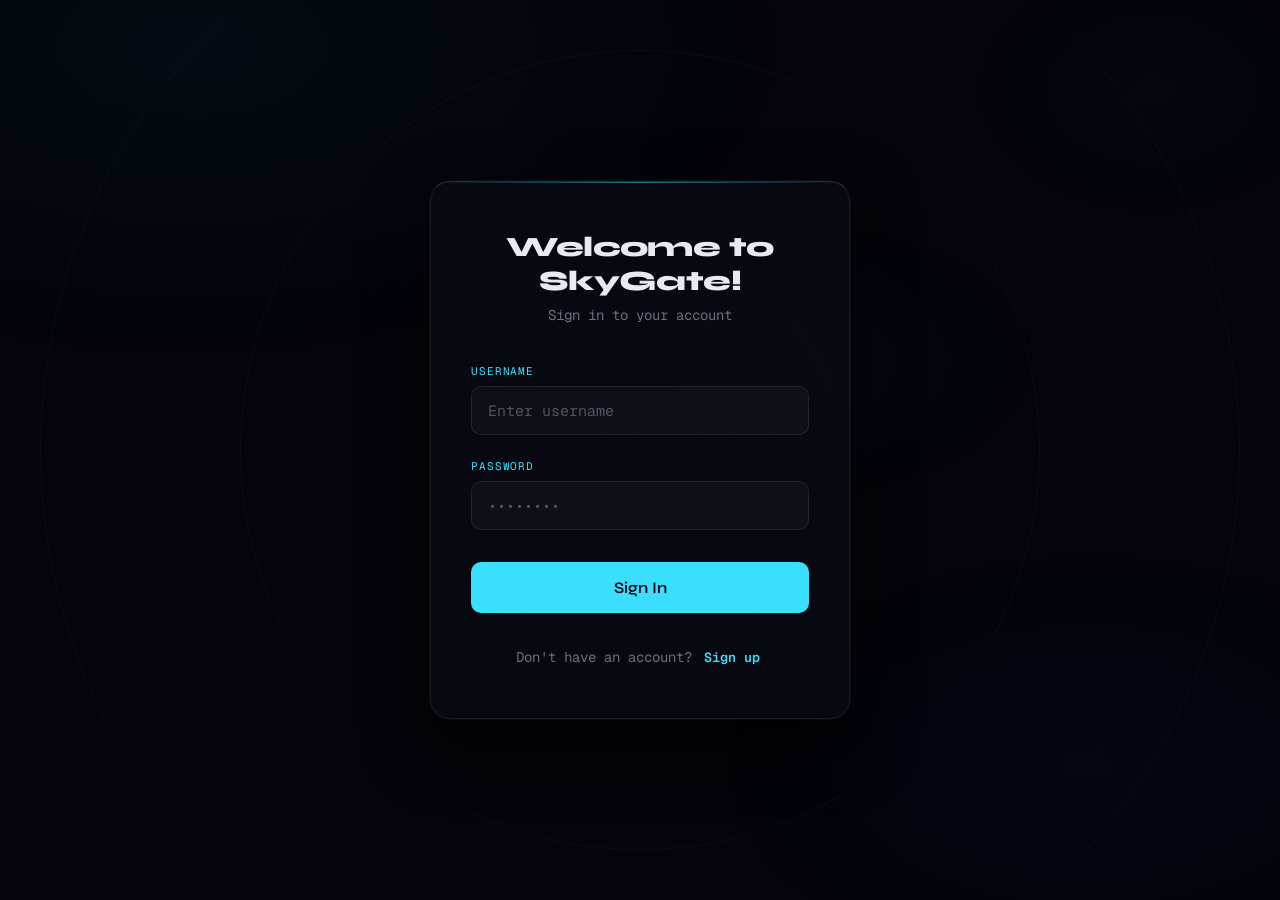
==== commit 3500a6af: "Created an authentication page, made some UI/UX changes" ====
--- a/src/frontend/index.html
+++ b/src/frontend/index.html
@@ -9,6 +9,7 @@
   <link rel="preconnect" href="https://fonts.gstatic.com" crossorigin/>
   <link href="https://fonts.googleapis.com/css2?family=Geist+Mono:wght@300;400;500;600&family=Instrument+Serif:ital@0;1&family=Syne:wght@400;600;700;800&display=swap" rel="stylesheet"/>
   <link rel="stylesheet" href="styles.css"/>
+  <script src="auth-guard.js"></script>
   <style>
     /* ── Hero specific ── */
     .hero { min-height:100vh; display:flex; flex-direction:column; align-items:center; justify-content:center; text-align:center; padding:120px 24px 80px; position:relative; overflow:hidden; z-index:1; }
--- a/src/frontend/styles.css
+++ b/src/frontend/styles.css
@@ -77,7 +77,24 @@
 /* ── RESET ── */
 *, *::before, *::after { margin:0; padding:0; box-sizing:border-box; }
 html { scroll-behavior:smooth; }
-body { background:var(--bg); color:var(--text); font-family:'Syne',sans-serif; overflow-x:hidden; }
+/* Override the styles.css opacity: 0 for the auth page specifically */
+body {
+    opacity: 1 !important;
+    display: block !important;
+}
+
+/* Ensure the card isn't stuck at opacity 0 from the fadeUp animation */
+.auth-card {
+    opacity: 1;
+    animation: fadeUp 0.8s cubic-bezier(0.22, 1, 0.36, 1) forwards;
+}
+
+/* Bring the container to the front of the radar rings */
+.auth-container {
+    position: relative;
+    z-index: 100;
+}
+
 
 /* PERF: body::after scan lines REMOVED — fixed repeating-gradient triggers full repaint on every scroll */
 
@@ -154,6 +171,14 @@
 .status-pill.offline .status-dot { background:var(--red); animation:pulseRed 2.4s infinite; }
 @keyframes pulseGreen { 0%,100% { box-shadow:0 0 0 0 rgba(48,255,170,.45); } 50% { box-shadow:0 0 0 5px rgba(48,255,170,0); } }
 @keyframes pulseRed   { 0%,100% { box-shadow:0 0 0 0 rgba(255,80,80,.45); }  50% { box-shadow:0 0 0 5px rgba(255,80,80,0); } }
+
+/* Nav user info */
+.nav-user { display:flex; align-items:center; gap:12px; padding:4px 4px 4px 12px; border-radius:30px; background:rgba(255,255,255,0.04); border:1px solid var(--glass-border); margin-right:8px; }
+.user-greeting { font-size:11px; color:var(--text-muted); font-weight:500; font-family:'Geist Mono',monospace; letter-spacing:.02em; }
+.user-name { color:var(--text); font-weight:700; }
+.signout-btn { width:28px; height:28px; border-radius:50%; border:none; background:rgba(255,255,255,0.06); color:var(--text-dim); cursor:pointer; display:flex; align-items:center; justify-content:center; transition:background .2s, color .2s, transform .2s; }
+.signout-btn:hover { background:var(--red-dim); color:var(--red); transform:scale(1.1); }
+.signout-btn:active { transform:scale(0.95); }
 
 /* Buttons — transitions on transform+opacity only (composited) */
 .btn { padding:7px 16px; border-radius:var(--r); font-family:'Syne',sans-serif; font-size:13px; font-weight:600; cursor:pointer; transition:transform .2s var(--ease-out), opacity .2s; text-decoration:none; letter-spacing:.01em; display:inline-flex; align-items:center; }
